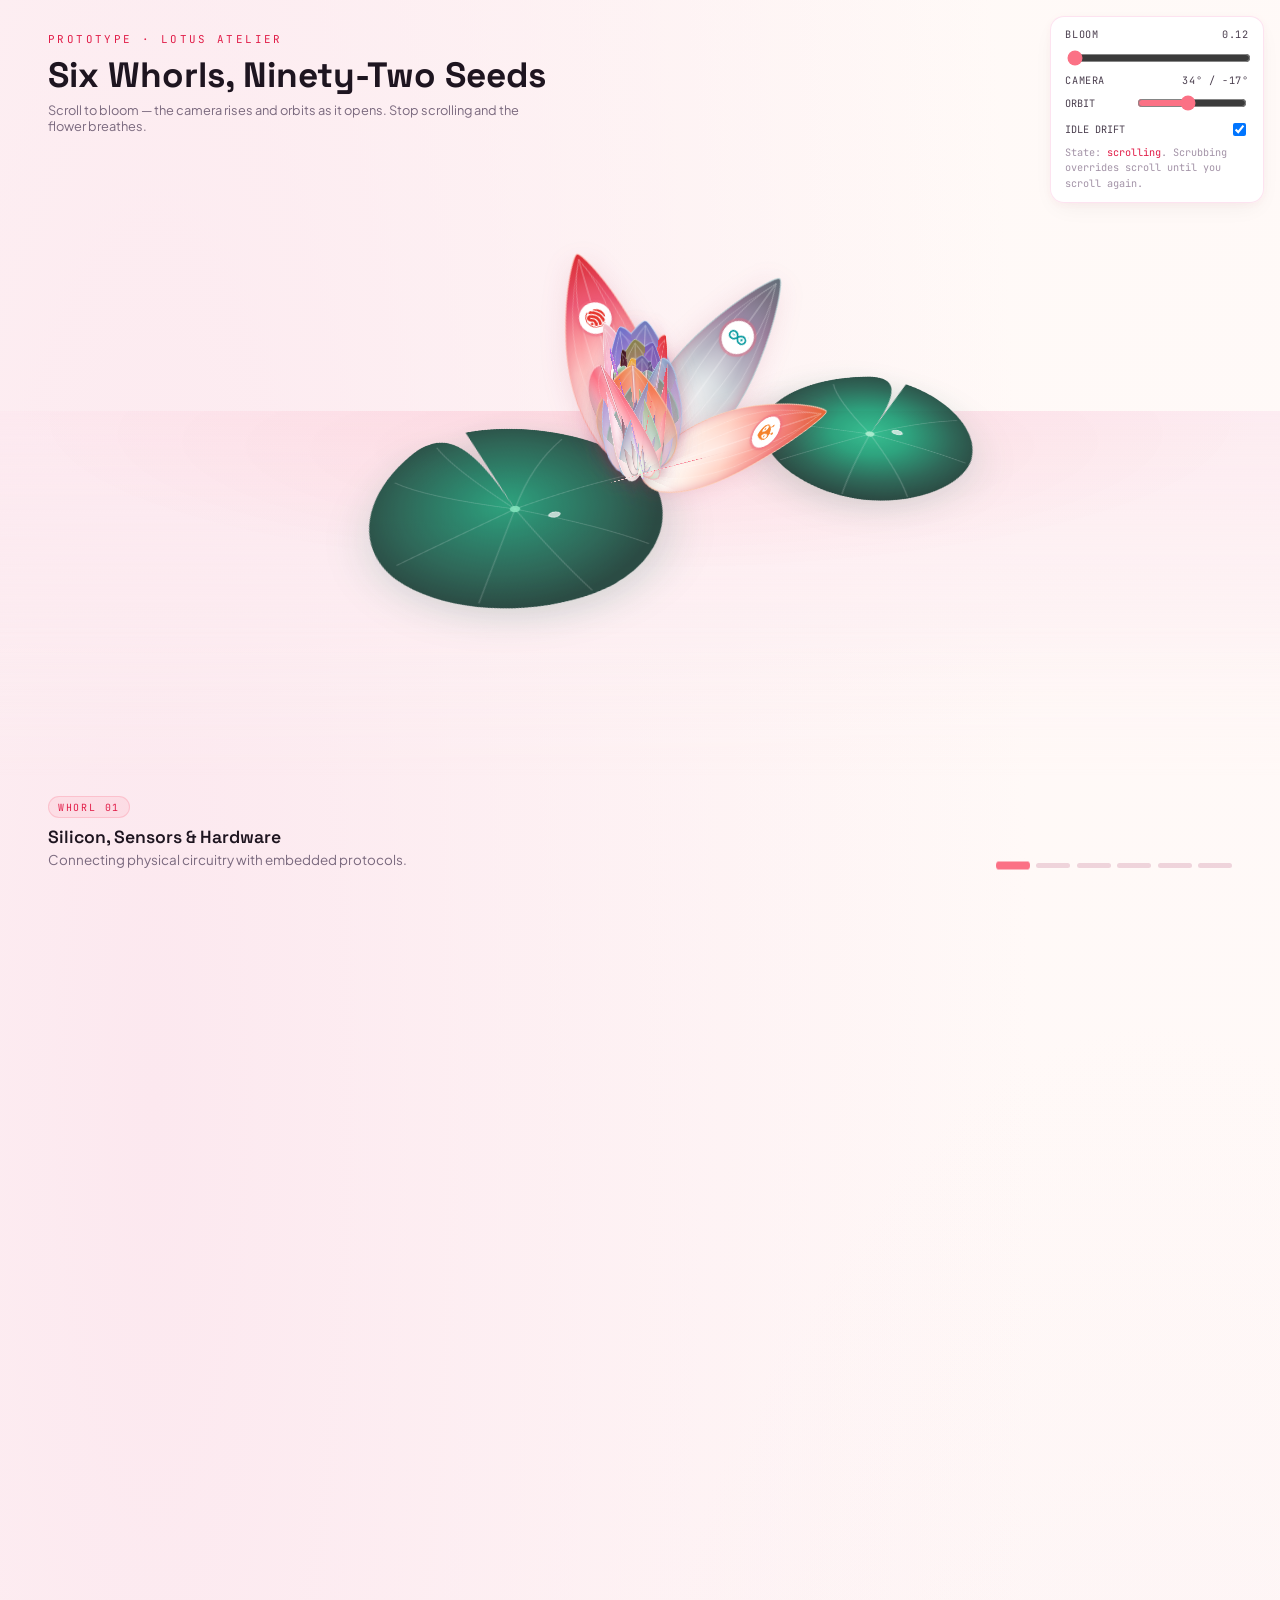
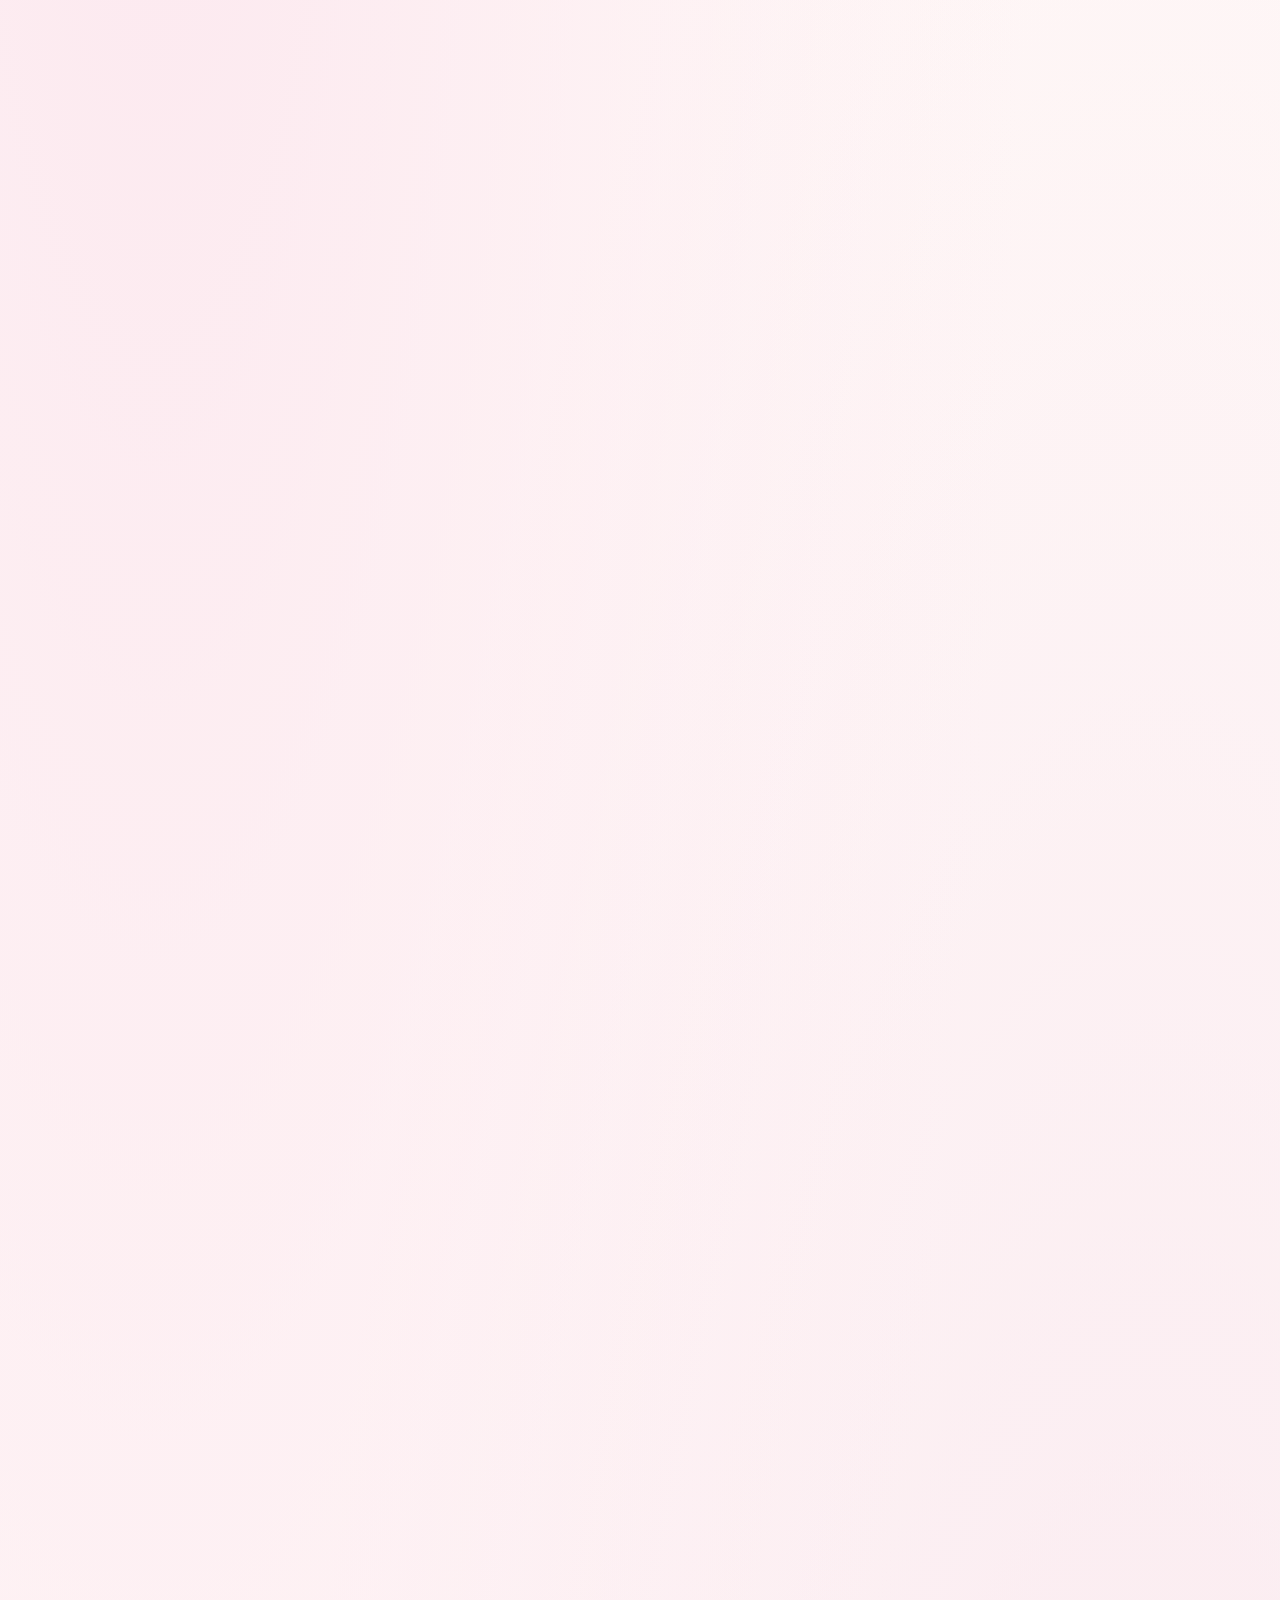
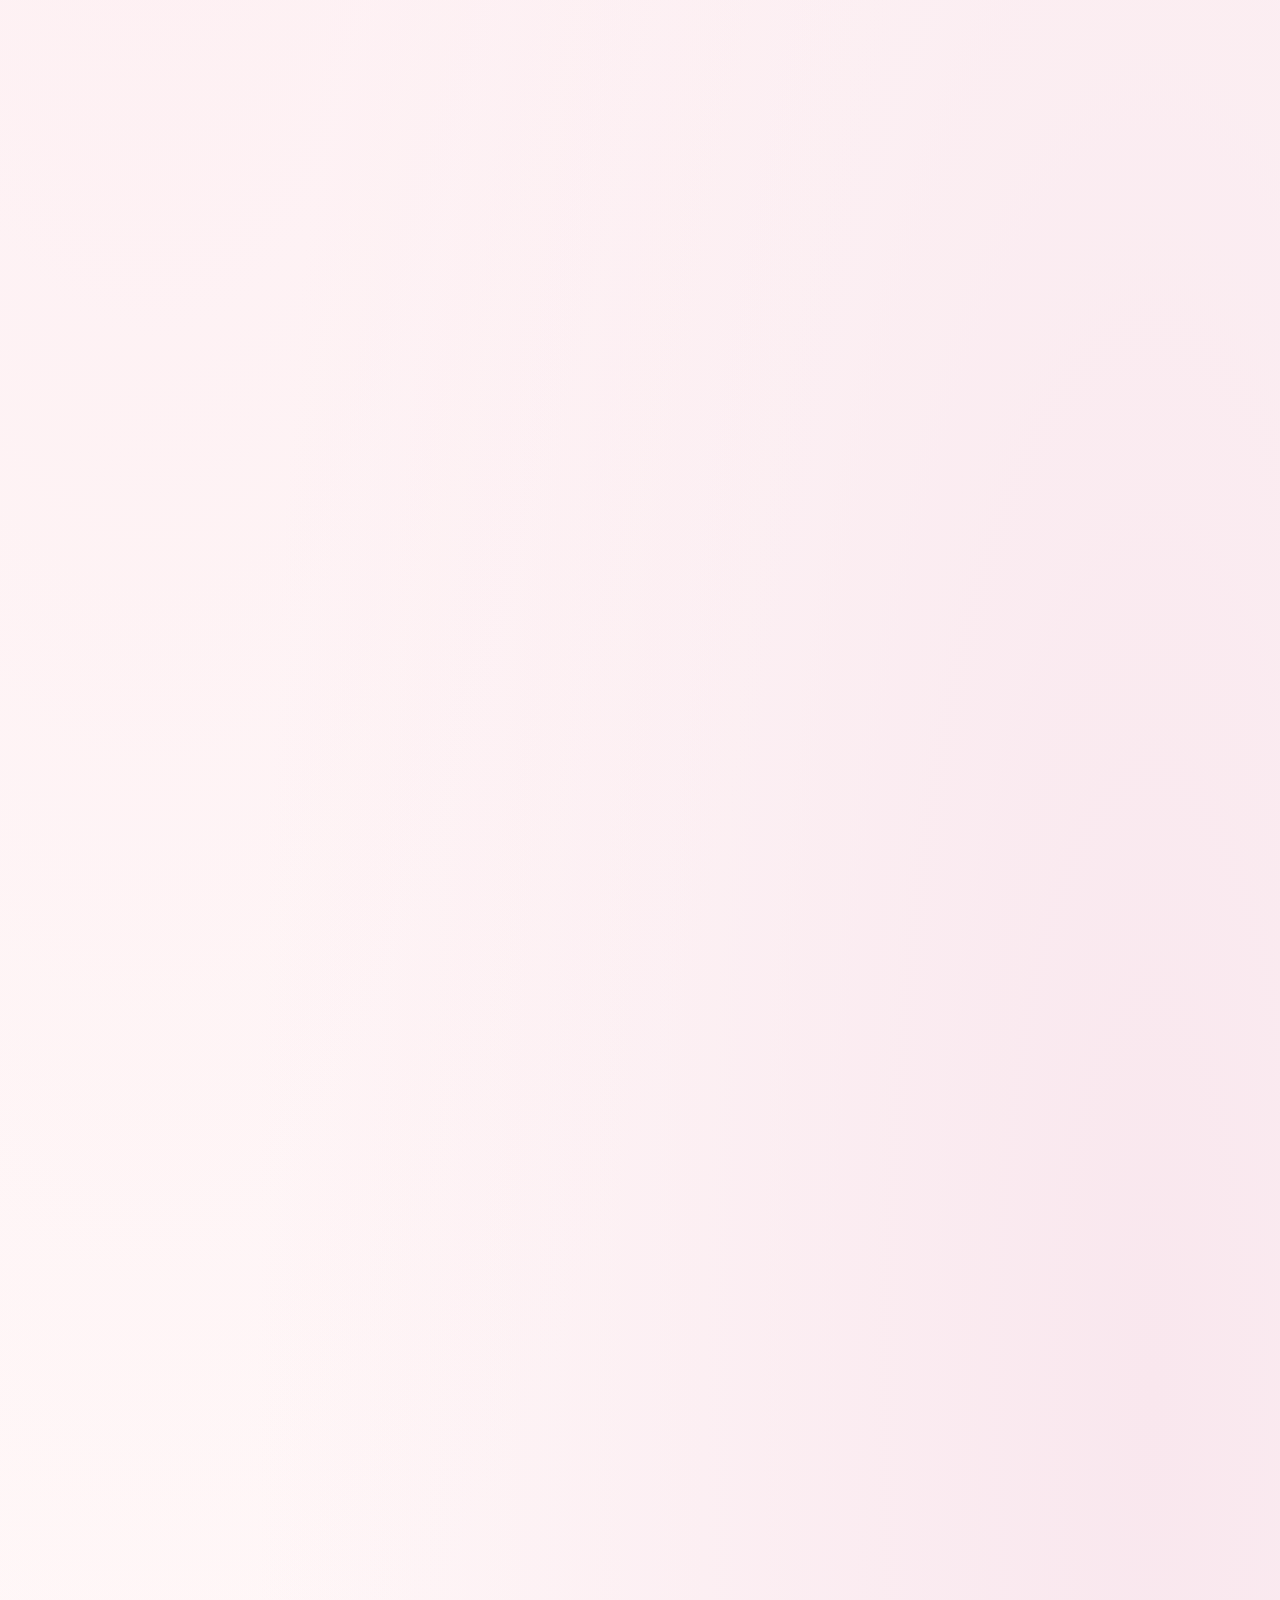
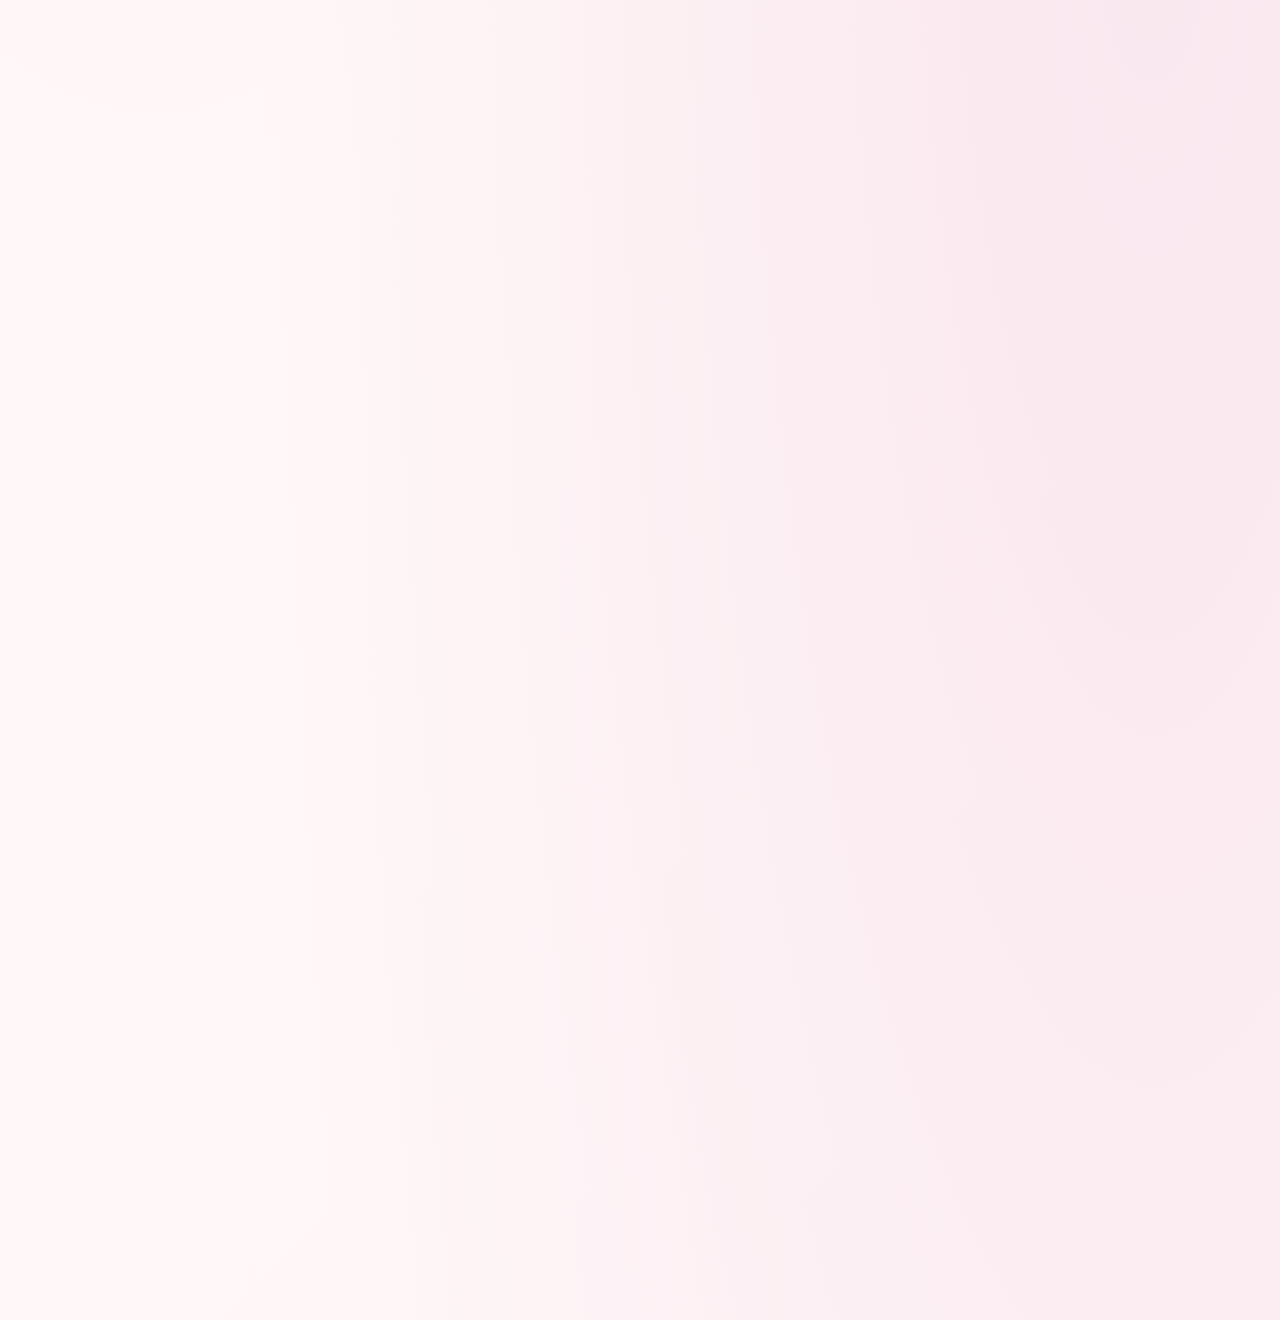
==== prototypes/lotus-atelier.html @ d5cfd7ea "feat(atelier-proto): implement two-sided adaxial/abaxial petals, botanical Nelumbo fidelity, and bac" ====
<!doctype html>
<html lang="en">
<head>
<meta charset="utf-8">
<meta name="viewport" content="width=device-width, initial-scale=1">
<title>Lotus Atelier — bloom mechanic prototype</title>
<link rel="stylesheet" href="../css/tokens.css">
<link rel="preconnect" href="https://fonts.googleapis.com">
<link rel="preconnect" href="https://fonts.gstatic.com" crossorigin>
<link href="https://fonts.googleapis.com/css2?family=Space+Grotesk:wght@400;600;700&family=Plus+Jakarta+Sans:wght@400;500;600&family=JetBrains+Mono:wght@400;500&display=swap" rel="stylesheet">
<style>
  *, *::before, *::after { box-sizing: border-box; }
  body {
    margin: 0;
    background: var(--bg-main);
    background-image: var(--bg-gradient);
    font-family: var(--font-body);
    color: var(--text-body);
  }

  /* ---- scroll track / sticky stage ---- */
  .proto-track { height: 680vh; position: relative; }
  .proto-stage {
    position: sticky; top: 0; height: 100vh;
    display: grid; grid-template-rows: auto 1fr auto;
    overflow: hidden;
  }

  .proto-head { padding: 2rem clamp(1rem, 4vw, 3rem) 0; }
  .proto-eyebrow {
    margin: 0; font-family: var(--font-mono); font-size: 0.68rem;
    letter-spacing: 0.22em; color: var(--rose-ink); text-transform: uppercase;
  }
  .proto-title {
    margin: 0.35rem 0 0; font-family: var(--font-display);
    font-size: clamp(1.5rem, 3.2vw, 2.2rem); color: var(--text-headline); font-weight: 700;
  }
  .proto-note { margin: 0.35rem 0 0; font-size: 0.8rem; color: var(--text-muted); max-width: 54ch; }

  /* ---- the pond ---- */
  .pond {
    position: relative;
    perspective: 1500px;
    perspective-origin: 50% 42%;
    display: grid; place-items: center;
  }
  .water {
    position: absolute; inset: auto 0 0 0; height: 58%;
    background:
      radial-gradient(ellipse 70% 60% at 50% 0%, rgba(251,113,133,0.16), transparent 70%),
      linear-gradient(180deg, rgba(252,232,239,0.8), rgba(255,250,247,0.2));
    -webkit-mask-image: linear-gradient(180deg, #000 0%, #000 55%, transparent 100%);
            mask-image: linear-gradient(180deg, #000 0%, #000 55%, transparent 100%);
    pointer-events: none;
  }
  #ripples { position: absolute; inset: 0; width: 100%; height: 100%; pointer-events: none; }

  /* ---- floating peltate lotus pads (lily pads) ---- */
  .lotus-pads {
    position: absolute; inset: 0; width: 100%; height: 100%;
    pointer-events: none;
    overflow: hidden;
    perspective: 1500px;
    perspective-origin: 50% 42%;
  }
  .lotus-pad {
    position: absolute;
    filter: drop-shadow(0 14px 22px rgba(6, 78, 59, 0.20));
    opacity: 0.84;
    transform-style: preserve-3d;
  }
  .lotus-pad.pad-1 {
    width: min(44vmin, 310px); height: min(44vmin, 310px);
    left: calc(50% - min(38vmin, 280px));
    top: calc(50% - min(15vmin, 110px));
    transform: rotateX(56deg) rotateZ(-22deg);
  }
  .lotus-pad.pad-2 {
    width: min(32vmin, 220px); height: min(32vmin, 220px);
    left: calc(50% + min(16vmin, 120px));
    top: calc(50% - min(20vmin, 140px));
    transform: rotateX(56deg) rotateZ(32deg);
  }

  /* camera rig: dolly + pan live here, rotation lives on .lotus-world */
  .lotus-rig {
    position: relative;
    width: min(70vmin, 560px); height: min(70vmin, 560px);
    transform-style: preserve-3d;
    will-change: transform;
  }
  .lotus-world {
    position: absolute; inset: 0;
    transform-style: preserve-3d;
    will-change: transform;
  }

  .petal {
    position: absolute; left: 50%; top: 50%;
    width: var(--w); height: var(--h);
    margin-left: calc(var(--w) / -2);
    margin-top: calc(var(--h) * -1);
    transform-origin: 50% 100%;
    transform-style: preserve-3d;
    transform: translateZ(var(--lift)) rotateZ(var(--a)) rotateX(var(--unfurl));
    will-change: transform;
    cursor: pointer;
  }
  /* Two-sided 3D petal anatomy: front (inner) and back (outer) faces */
  .petal-face {
    position: absolute;
    inset: 0;
    width: 100%;
    height: 100%;
    backface-visibility: hidden;
    -webkit-backface-visibility: hidden;
    pointer-events: none;
  }
  .petal-face svg {
    width: 100%;
    height: 100%;
    display: block;
    overflow: visible;
  }
  .petal-front {
    transform: translateZ(1px);
  }
  .petal-back {
    transform: rotateY(180deg) translateZ(1px);
  }

  .petal-shape {
    filter: drop-shadow(0 6px 14px rgba(157, 23, 77, 0.12));
    transition: filter 220ms ease;
  }
  .petal.is-hot .petal-shape {
    filter: drop-shadow(0 0 16px rgba(251,113,133,0.65)) drop-shadow(0 6px 14px rgba(157,23,77,0.22));
  }
  .petal-veins {
    pointer-events: none;
  }

  /* Sticker adhered flat to petal FRONT surface: shares petal's 3D orientation, no floating billboard */
  .petal-badge {
    position: absolute; left: 50%; top: var(--badge-t, 26%);
    width: var(--badge-s, 36px); height: var(--badge-s, 36px);
    display: grid; place-items: center;
    border-radius: 999px;
    background: #FFFFFF;
    border: 1px solid rgba(255, 255, 255, 0.85);
    box-shadow: 0 1px 4px rgba(157, 23, 77, 0.12), inset 0 0 0 1px rgba(0, 0, 0, 0.04);
    transform: translate(-50%, -50%);
    backface-visibility: hidden;
    -webkit-backface-visibility: hidden;
    pointer-events: none;
    transition: opacity 320ms ease, box-shadow 320ms ease;
  }
  /* Every mark stays legible and in full colour. The whorl currently opening
     is emphasised by a brighter halo, not by dimming everything else. */
  .petal:not(.is-live):not(.is-hot) .petal-badge { opacity: 0.92; }
  .petal.is-live .petal-badge {
    box-shadow: 0 1px 6px rgba(157, 23, 77, 0.20), 0 0 0 3px rgba(251, 113, 133, 0.40);
  }
  .petal-badge img { width: 62%; height: 62%; object-fit: contain; }
  .petal-badge .initials {
    font-family: var(--font-mono); font-size: 0.58rem; font-weight: 600; color: var(--text-body);
  }

  /* ---- golden stamen crown (androecium) ---- */
  .stamen-crown {
    position: absolute; left: 50%; top: 50%;
    width: 0; height: 0;
    transform-style: preserve-3d;
    transform: translateZ(var(--stamen-lift, 22px));
    pointer-events: none;
  }
  .stamen {
    position: absolute; left: 0; top: 0;
    width: 2px; height: var(--slen, 28px);
    margin-left: -1px; margin-top: calc(-1 * var(--slen, 28px));
    transform-origin: 50% 100%;
    transform-style: preserve-3d;
    transform:
      rotateZ(var(--sa))
      translateY(calc(-1 * var(--srad, 56px)))
      rotateX(var(--stilt, 22deg));
    will-change: transform;
  }
  .stamen-filament {
    display: block; width: 1.6px; height: 100%;
    background: linear-gradient(180deg, #FEF08A 0%, #FACC15 40%, #EAB308 100%);
    border-radius: 1px;
    box-shadow: 0 0 3px rgba(250, 204, 21, 0.35);
  }
  .stamen-anther {
    position: absolute; top: -6px; left: 50%;
    width: 3.6px; height: 7.5px; margin-left: -1.8px;
    background: linear-gradient(180deg, #FFFDF5 0%, #FEF9C3 60%, #FDE047 100%);
    border: 0.5px solid rgba(250, 204, 21, 0.7);
    border-radius: 2px;
    box-shadow: 0 0 4px rgba(254, 240, 138, 0.7), 0 1px 2px rgba(161, 98, 7, 0.2);
  }
  .stamen-anther::after {
    content: ''; position: absolute; top: -2.5px; left: 50%;
    width: 1.4px; height: 3.5px; margin-left: -0.7px;
    background: #FFFFFF; border-radius: 1px;
    transform: rotate(25deg);
    box-shadow: 0 0 2px rgba(255, 255, 255, 0.8);
  }

  /* ---- botanical seed torus (the archive) ---- */
  .pod {
    position: absolute; left: 50%; top: 50%;
    width: 96px; height: 96px; margin: -48px 0 0 -48px;
    border-radius: 50%;
    transform-style: preserve-3d;
    transform: translateZ(var(--pod-lift, 26px)) scale(var(--pod-scale, 1));
    /* Warm golden chartreuse disk with fresh green outer rim */
    background:
      radial-gradient(circle at 46% 40%, #FEF08A 0%, #FACC15 24%, #A3E635 64%, #4D7C0F 92%, #365314 100%);
    box-shadow:
      inset 0 0 0 2px rgba(254, 240, 138, 0.65),
      inset 0 4px 10px rgba(255, 255, 255, 0.45),
      inset 0 -6px 14px rgba(20, 83, 45, 0.5),
      0 10px 24px rgba(20, 83, 45, 0.25),
      0 0 16px rgba(250, 204, 21, 0.3);
    border: 1.5px solid rgba(250, 204, 21, 0.75);
    padding: 0; cursor: pointer;
    will-change: transform;
    transition: filter 260ms ease, box-shadow 260ms ease;
  }
  .pod:hover, .pod:focus-visible {
    filter: brightness(1.12);
    box-shadow:
      inset 0 0 0 2px rgba(254, 240, 138, 0.9),
      inset 0 4px 14px rgba(255, 255, 255, 0.6),
      inset 0 -6px 16px rgba(20, 83, 45, 0.4),
      0 12px 30px rgba(20, 83, 45, 0.35),
      0 0 24px rgba(250, 204, 21, 0.55);
  }
  /* Locules: raised circular rim with sunken dark seed and ivory stigma dot */
  .seed-locule {
    position: absolute;
    width: 7px; height: 7px;
    border-radius: 50%;
    transform: translate(-50%, -50%);
    background: radial-gradient(circle at 35% 35%, #65A30D 0%, #1E3A1E 65%, #0F200F 100%);
    border: 1px solid rgba(254, 240, 138, 0.85);
    box-shadow:
      inset 0 1px 2.5px rgba(0, 0, 0, 0.7),
      0 1px 2px rgba(0, 0, 0, 0.2);
  }
  .seed-locule::after {
    /* central stigma papilla */
    content: ''; position: absolute; left: 50%; top: 50%;
    width: 2.2px; height: 2.2px; margin: -1.1px 0 0 -1.1px;
    border-radius: 50%;
    background: #FEF08A;
    box-shadow: 0 0 2px rgba(254, 240, 138, 0.9);
  }
  .pod-label {
    position: absolute; left: 50%; top: 50%;
    transform:
      translate(-50%, -50%)
      rotateZ(var(--yaw-undo, 0deg))
      rotateX(var(--tilt-undo, -58deg))
      translateZ(40px);
    font-family: var(--font-mono); font-size: 0.64rem; letter-spacing: 0.12em;
    color: var(--rose-ink); background: rgba(255,255,255,0.92);
    padding: 0.28rem 0.6rem; border-radius: 999px; white-space: nowrap;
    border: 1px solid var(--rose-tag-border); pointer-events: none;
    opacity: 0; transition: opacity 200ms ease;
  }
  .pod:hover + .pod-label, .pod:focus-visible + .pod-label { opacity: 1; }

  /* ---- caption on the water ---- */
  .proto-foot {
    padding: 0 clamp(1rem, 4vw, 3rem) 2rem;
    display: flex; flex-wrap: wrap; gap: 1rem 2rem;
    align-items: flex-end; justify-content: space-between;
  }
  .whorl-caption { max-width: 52ch; }
  .whorl-caption .tag {
    display: inline-block; font-family: var(--font-mono); font-size: 0.62rem;
    letter-spacing: 0.18em; text-transform: uppercase; color: var(--rose-ink);
    background: var(--rose-tag-bg); border: 1px solid var(--rose-tag-border);
    padding: 0.2rem 0.55rem; border-radius: 999px;
  }
  .whorl-caption h3 {
    margin: 0.5rem 0 0.2rem; font-family: var(--font-display);
    font-size: 1.1rem; color: var(--text-headline); font-weight: 600;
  }
  .whorl-caption p { margin: 0; font-size: 0.84rem; color: var(--text-muted); }

  .stops { display: flex; gap: 0.4rem; }
  .stop {
    width: 34px; height: 5px; border-radius: 999px; border: none;
    background: rgba(157,23,77,0.16); cursor: pointer; padding: 0;
    transition: background 220ms ease, transform 220ms ease;
  }
  .stop.on { background: var(--rose-primary); transform: scaleY(1.6); }

  /* idle whisper on the water */
  .idle-hint {
    position: absolute; left: 50%; bottom: 10%;
    transform: translateX(-50%);
    font-family: var(--font-mono); font-size: 0.6rem; letter-spacing: 0.2em;
    text-transform: uppercase; color: var(--text-subtle);
    opacity: 0; transition: opacity 700ms ease; pointer-events: none;
  }
  .idle-hint.on { opacity: 1; }

  /* ---- scrub panel (prototype only) ---- */
  .scrub {
    position: fixed; right: 1rem; top: 1rem; z-index: 20;
    background: rgba(255,255,255,0.93); border: 1px solid var(--border-glass);
    border-radius: 14px; padding: 0.7rem 0.9rem; box-shadow: var(--shadow-md);
    font-family: var(--font-mono); font-size: 0.64rem; color: var(--text-body);
    display: grid; gap: 0.4rem; width: 214px;
  }
  .scrub label { display: flex; justify-content: space-between; letter-spacing: 0.06em; }
  .scrub input[type=range] { width: 100%; accent-color: var(--rose-primary); }
  .scrub .row { display: flex; gap: 0.4rem; align-items: center; justify-content: space-between; }
  .scrub .hint { color: var(--text-subtle); line-height: 1.5; margin: 0; }
  .scrub .state { color: var(--rose-ink); }

  @media (prefers-reduced-motion: reduce) {
    .petal, .petal-badge { transition: none !important; }
  }
</style>
</head>
<body>

<div class="proto-track" id="track">
  <div class="proto-stage">

    <header class="proto-head">
      <p class="proto-eyebrow">Prototype · Lotus Atelier</p>
      <h1 class="proto-title">Six Whorls, Ninety-Two Seeds</h1>
      <p class="proto-note">Scroll to bloom — the camera rises and orbits as it opens. Stop scrolling and the flower breathes.</p>
    </header>

    <div class="pond" id="pond">
      <div class="water" aria-hidden="true"></div>
      <div class="lotus-pads" id="lotusPads" aria-hidden="true">
        <!-- Botanical Pad 1 (broad background left) -->
        <svg class="lotus-pad pad-1" viewBox="0 0 240 240">
          <defs>
            <radialGradient id="padGrad1" cx="48%" cy="46%" r="52%">
              <stop offset="0%" stop-color="#059669"/>
              <stop offset="28%" stop-color="#047857"/>
              <stop offset="70%" stop-color="#064E3B"/>
              <stop offset="100%" stop-color="#022C22"/>
            </radialGradient>
          </defs>
          <path d="M 120 120 L 114 6 C 160 8, 215 48, 230 102 C 242 152, 212 214, 158 232 C 102 248, 38 220, 14 168 C -8 118, 18 52, 70 16 C 92 4, 114 6, 120 120 Z" fill="url(#padGrad1)"/>
          <g stroke="rgba(255,255,255,0.18)" stroke-width="1.1" fill="none">
            <path d="M 120 120 Q 150 70 185 45"/>
            <path d="M 120 120 Q 180 110 228 112"/>
            <path d="M 120 120 Q 175 165 200 198"/>
            <path d="M 120 120 Q 130 185 142 232"/>
            <path d="M 120 120 Q 80 185 62 215"/>
            <path d="M 120 120 Q 55 140 18 152"/>
            <path d="M 120 120 Q 60 80 42 52"/>
            <path d="M 120 120 Q 90 50 86 18"/>
          </g>
          <circle cx="120" cy="120" r="4" fill="#6EE7B7" opacity="0.85"/>
          <ellipse cx="146" cy="138" rx="4.5" ry="3.2" fill="rgba(255,255,255,0.7)" stroke="rgba(255,255,255,0.9)" stroke-width="0.7"/>
        </svg>
        <!-- Botanical Pad 2 (background right) -->
        <svg class="lotus-pad pad-2" viewBox="0 0 170 170">
          <defs>
            <radialGradient id="padGrad2" cx="50%" cy="48%" r="52%">
              <stop offset="0%" stop-color="#10B981"/>
              <stop offset="35%" stop-color="#059669"/>
              <stop offset="75%" stop-color="#064E3B"/>
              <stop offset="100%" stop-color="#022C22"/>
            </radialGradient>
          </defs>
          <path d="M 85 85 L 80 5 C 115 6, 155 35, 164 75 C 172 112, 148 155, 110 166 C 70 177, 24 154, 8 116 C -6 80, 12 34, 50 10 C 65 3, 80 5, 85 85 Z" fill="url(#padGrad2)"/>
          <g stroke="rgba(255,255,255,0.2)" stroke-width="1" fill="none">
            <path d="M 85 85 Q 110 50 135 32"/>
            <path d="M 85 85 Q 130 80 162 82"/>
            <path d="M 85 85 Q 125 120 142 144"/>
            <path d="M 85 85 Q 92 135 100 166"/>
            <path d="M 85 85 Q 55 130 42 152"/>
            <path d="M 85 85 Q 40 100 12 110"/>
            <path d="M 85 85 Q 42 55 30 36"/>
          </g>
          <circle cx="85" cy="85" r="3.5" fill="#A7F3D0" opacity="0.85"/>
          <ellipse cx="102" cy="72" rx="4" ry="2.8" fill="rgba(255,255,255,0.7)" stroke="rgba(255,255,255,0.9)" stroke-width="0.8"/>
        </svg>
      </div>
      <canvas id="ripples" aria-hidden="true"></canvas>
      <div class="lotus-rig" id="rig">
        <div class="lotus-world" id="world"></div>
      </div>
      <p class="idle-hint" id="idleHint">keep scrolling to open further</p>
    </div>

    <footer class="proto-foot">
      <div class="whorl-caption" id="caption">
        <span class="tag">Whorl 01</span>
        <h3>—</h3>
        <p>—</p>
      </div>
      <nav class="stops" id="stops" aria-label="Whorls"></nav>
    </footer>

  </div>
</div>

<div class="scrub">
  <label><span>BLOOM</span><span id="bloomOut">0.35</span></label>
  <input type="range" id="bloomRange" min="0" max="1" step="0.001" value="0.35">
  <label><span>CAMERA</span><span id="camOut">—</span></label>
  <div class="row">
    <span>ORBIT</span>
    <input type="range" id="orbitRange" min="0" max="60" step="1" value="28" style="width:110px">
  </div>
  <div class="row">
    <span>IDLE DRIFT</span>
    <input type="checkbox" id="idleToggle" checked>
  </div>
  <p class="hint">State: <span class="state" id="stateOut">idle</span>. Scrubbing overrides scroll until you scroll again.</p>
</div>

<script src="../js/tech-brands.js"></script>
<script>
(function () {
  'use strict';

  // Open order: outermost whorl blooms first (substrate -> refinement).
  var WHORLS = [
    { seq:'01', title:'Silicon, Sensors & Hardware', philosophy:'Connecting physical circuitry with embedded protocols.',
      staples:[['ESP32 (ESP-NOW)','espressif'],['Arduino','arduino'],['PlatformIO','platformio'],['INA219 Power Sensors',null],['RC522 RFID',null],['Unity 3D','unity']] },
    { seq:'02', title:'Craft Environment & Workflow', philosophy:'Frictionless developer ergonomics, containers, and deployment.',
      staples:[['Docker & Compose','docker'],['Git / GitHub','git'],['VS Code','visualstudiocode'],['Cloudflare Workers','cloudflareworkers'],['Vite','vite'],['GitHub Actions','githubactions']] },
    { seq:'03', title:'Resilient Backends & Data', philosophy:'High-throughput APIs, persistent storage, and real-time state.',
      staples:[['Node.js','nodedotjs'],['PostgreSQL','postgresql'],['Redis / Upstash','redis'],['FastAPI','fastapi'],['Supabase','supabase'],['Express.js','express']] },
    { seq:'04', title:'Languages of Thought', philosophy:'Expressive syntax, memory safety, and systems programming.',
      staples:[['TypeScript','typescript'],['C++','cplusplus'],['Python','python'],['Dart','dart'],['C#','csharp'],['JavaScript','javascript']] },
    { seq:'05', title:'Tactile Interfaces & Web', philosophy:'Soft, accessible, and reactive user experiences.',
      staples:[['React 19','react'],['Next.js (15/16)','nextdotjs'],['Tailwind CSS v4','tailwindcss'],['Three.js','threedotjs'],['GSAP','greensock'],['Radix UI','radixui']] },
    { seq:'06', title:'Intelligent Agents & Vision', philosophy:'Applied agent architectures and computer vision pipelines.',
      staples:[['Google Gemini','googlegemini'],['Claude Code CLI','claude'],['MCP Protocol','modelcontextprotocol'],['OpenCV','opencv'],['YOLOv8','ultralytics'],['Google Antigravity',null]] }
  ];

  var N = WHORLS.length;
  var brands = window.TECH_BRANDS || {};
  var rig = document.getElementById('rig');
  var world = document.getElementById('world');
  var stops = document.getElementById('stops');
  var cap = document.getElementById('caption');
  var track = document.getElementById('track');
  var pond = document.getElementById('pond');
  var idleHint = document.getElementById('idleHint');
  var reduced = window.matchMedia('(prefers-reduced-motion: reduce)').matches;

  var PETAL_PATH = 'M 50 8 C 46 8, 28 42, 16 92 C 5 136, 4 182, 18 222 C 28 245, 42 258, 50 262 C 58 258, 72 245, 82 222 C 96 182, 95 136, 84 92 C 72 42, 54 8, 50 8 Z';

  function clamp(v, a, b) { return Math.min(b, Math.max(a, v)); }
  function lerp(a, b, t) { return a + (b - a) * t; }
  function smoothstep(t) { return t * t * (3 - 2 * t); }
  // gentle overshoot so a petal settles instead of stopping dead
  function easeOutBack(t) {
    var c1 = 0.9, c3 = c1 + 1;
    return 1 + c3 * Math.pow(t - 1, 3) + c1 * Math.pow(t - 1, 2);
  }

  // ------------------------------------------------------------------
  // CAMERA RIG — keyframed against bloom, interpolated with smoothstep
  //   tilt: how far we look down into the flower
  //   yaw:  orbit around the vertical axis
  //   dist: dolly (scale)
  //   lift: vertical pan, as a share of the rig height
  // ------------------------------------------------------------------
  var CAM = [
    { at: 0.00, tilt: 26, yaw: -26, dist: 0.88, lift:  4 },
    { at: 0.18, tilt: 37, yaw: -14, dist: 0.95, lift:  1 },
    { at: 0.42, tilt: 50, yaw:  -2, dist: 1.02, lift: -2 },
    { at: 0.68, tilt: 60, yaw:  12, dist: 1.00, lift: -5 },
    { at: 0.88, tilt: 63, yaw:  22, dist: 0.94, lift: -5 },
    { at: 1.00, tilt: 58, yaw:  30, dist: 0.90, lift: -4 }
  ];

  function camAt(b) {
    var i = 0;
    while (i < CAM.length - 2 && b > CAM[i + 1].at) i++;
    var a = CAM[i], c = CAM[i + 1];
    var t = smoothstep(clamp((b - a.at) / (c.at - a.at), 0, 1));
    return {
      tilt: lerp(a.tilt, c.tilt, t),
      yaw:  lerp(a.yaw,  c.yaw,  t),
      dist: lerp(a.dist, c.dist, t),
      lift: lerp(a.lift, c.lift, t)
    };
  }

  // geometry per whorl (0 = outermost calyx/corolla)
  function geom(i) {
    var t = i / (N - 1);
    return {
      w: lerp(106, 62, t),
      h: lerp(264, 142, t),
      open: lerp(-2, -34, t),   // outer lays flat (-2deg), inner stays cupped (-34deg)
      closed: lerp(-82, -89, t), // elegant tapered bud silhouette with concentric nesting
      lift: lerp(0, 26, t),
      badgeT: lerp(32, 18, t) + '%',
      badgeS: lerp(36, 26, t) + 'px',
      offset: (i % 2) * 30      // half-slot stagger for packing
    };
  }

  function brandOf(name, mark) {
    return brands[name] || (mark ? brands[mark] : null) || null;
  }
  function initials(name) {
    return name.replace(/[^A-Za-z0-9 ]/g, ' ').trim().split(/\s+/).slice(0, 2)
      .map(function (s) { return s[0]; }).join('').toUpperCase();
  }

  var petals = [];

  WHORLS.forEach(function (whorl, wi) {
    var g = geom(wi);
    whorl.staples.forEach(function (pair, pi) {
      var name = pair[0], mark = pair[1];
      var brand = brandOf(name, mark);
      var color = (brand && brand.color) || '#FB7185';
      var angle = g.offset + pi * (360 / whorl.staples.length);

      var petal = document.createElement('div');
      petal.className = 'petal';
      petal.title = name + ' — ' + whorl.title;
      petal.style.setProperty('--w', g.w + 'px');
      petal.style.setProperty('--h', g.h + 'px');
      petal.style.setProperty('--a', angle + 'deg');
      petal.style.setProperty('--lift', g.lift + 'px');
      petal.style.setProperty('--unfurl', g.closed + 'deg');
      petal.style.setProperty('--badge-t', g.badgeT);
      petal.style.setProperty('--badge-s', g.badgeS);

      var gid = 'pg-' + wi + '-' + pi;
      var shid = 'psh-' + wi + '-' + pi;
      var bgid = 'pbg-' + wi + '-' + pi;
      var bsh = 'pbsh-' + wi + '-' + pi;

      var isOuter = wi <= 1;
      var calyxColor = isOuter ? '#EAF6E8' : '#F7FDF4';
      var outerCalyxBase = isOuter ? '#C2E8C0' : '#E8F5E4';
      var outerMid = isOuter ? 'color-mix(in oklab, ' + color + ' 28%, #FED7E2)' : 'color-mix(in oklab, ' + color + ' 35%, #FCE7F3)';

      // 1. FRONT FACE (Inner velvety surface, fine veins, delicate blush, and sticker)
      var front = document.createElement('div');
      front.className = 'petal-face petal-front';
      front.innerHTML =
        '<svg viewBox="0 0 100 264" preserveAspectRatio="none" aria-hidden="true">' +
          '<defs>' +
            '<linearGradient id="' + gid + '" x1="0" y1="1" x2="0" y2="0">' +
              '<stop offset="0%" stop-color="' + calyxColor + '"/>' +
              '<stop offset="18%" stop-color="#FFFDF7"/>' +
              '<stop offset="48%" stop-color="color-mix(in oklab, ' + color + ' 24%, #FFEBF0)"/>' +
              '<stop offset="78%" stop-color="color-mix(in oklab, ' + color + ' 55%, #F472B6)"/>' +
              '<stop offset="100%" stop-color="color-mix(in oklab, ' + color + ' 82%, #BE123C)"/>' +
            '</linearGradient>' +
            '<radialGradient id="' + shid + '" cx="50%" cy="58%" r="48%">' +
              '<stop offset="0%" stop-color="rgba(255,255,255,0.42)"/>' +
              '<stop offset="65%" stop-color="rgba(255,255,255,0.0)"/>' +
              '<stop offset="100%" stop-color="rgba(190,18,60,0.12)"/>' +
            '</radialGradient>' +
          '</defs>' +
          '<path class="petal-shape" d="' + PETAL_PATH + '" fill="url(#' + gid + ')" ' +
            'stroke="color-mix(in oklab, ' + color + ' 35%, rgba(255,255,255,0.92))" stroke-width="1.1"/>' +
          '<path d="' + PETAL_PATH + '" fill="url(#' + shid + ')"/>' +
          '<g class="petal-veins" opacity="0.36">' +
            '<path d="M 50 14 Q 50 135 50 258" stroke="#FFFFFF" stroke-width="1.1" fill="none"/>' +
            '<path d="M 50 258 Q 32 180 34 85 Q 36 45 50 14" stroke="#FFFFFF" stroke-width="0.75" fill="none"/>' +
            '<path d="M 50 258 Q 68 180 66 85 Q 64 45 50 14" stroke="#FFFFFF" stroke-width="0.75" fill="none"/>' +
            '<path d="M 50 258 Q 18 200 20 120 Q 24 70 48 20" stroke="#FFFFFF" stroke-width="0.55" fill="none"/>' +
            '<path d="M 50 258 Q 82 200 80 120 Q 76 70 52 20" stroke="#FFFFFF" stroke-width="0.55" fill="none"/>' +
          '</g>' +
        '</svg>';

      var badge = document.createElement('span');
      badge.className = 'petal-badge';
      if (brand && brand.asset) {
        var img = document.createElement('img');
        img.src = '../' + brand.asset;
        img.alt = '';
        img.onerror = function () {
          badge.innerHTML = '<span class="initials">' + initials(name) + '</span>';
        };
        badge.appendChild(img);
      } else {
        badge.innerHTML = '<span class="initials">' + initials(name) + '</span>';
      }
      front.appendChild(badge);

      // 2. BACK FACE (Outer convex surface with central keel spine, cylindrical lighting, NO sticker)
      var back = document.createElement('div');
      back.className = 'petal-face petal-back';
      back.innerHTML =
        '<svg viewBox="0 0 100 264" preserveAspectRatio="none" aria-hidden="true">' +
          '<defs>' +
            '<linearGradient id="' + bgid + '" x1="0" y1="1" x2="0" y2="0">' +
              '<stop offset="0%" stop-color="' + outerCalyxBase + '"/>' +
              '<stop offset="22%" stop-color="#F2FBF0"/>' +
              '<stop offset="52%" stop-color="' + outerMid + '"/>' +
              '<stop offset="82%" stop-color="color-mix(in oklab, ' + color + ' 60%, #FB7185)"/>' +
              '<stop offset="100%" stop-color="color-mix(in oklab, ' + color + ' 85%, #9F1239)"/>' +
            '</linearGradient>' +
            '<linearGradient id="' + bsh + '" x1="0" y1="0" x2="1" y2="0">' +
              '<stop offset="0%" stop-color="rgba(0,0,0,0.14)"/>' +
              '<stop offset="30%" stop-color="rgba(255,255,255,0.0)"/>' +
              '<stop offset="50%" stop-color="rgba(255,255,255,0.36)"/>' +
              '<stop offset="70%" stop-color="rgba(255,255,255,0.0)"/>' +
              '<stop offset="100%" stop-color="rgba(0,0,0,0.14)"/>' +
            '</linearGradient>' +
          '</defs>' +
          '<path class="petal-shape" d="' + PETAL_PATH + '" fill="url(#' + bgid + ')" ' +
            'stroke="color-mix(in oklab, ' + color + ' 45%, #FFFFFF)" stroke-width="1.2"/>' +
          '<path d="' + PETAL_PATH + '" fill="url(#' + bsh + ')"/>' +
          '<path d="M 50 8 Q 50 135 50 260" stroke="rgba(159,18,57,0.32)" stroke-width="3.2" stroke-linecap="round" fill="none"/>' +
          '<path d="M 50 8 Q 50 135 50 260" stroke="#FFFFFF" stroke-width="1.8" stroke-linecap="round" fill="none" opacity="0.75"/>' +
          '<g opacity="0.25">' +
            '<path d="M 50 258 Q 30 185 30 95 Q 35 48 50 14" stroke="#FFFFFF" stroke-width="0.8" fill="none"/>' +
            '<path d="M 50 258 Q 70 185 70 95 Q 65 48 50 14" stroke="#FFFFFF" stroke-width="0.8" fill="none"/>' +
          '</g>' +
        '</svg>';

      petal.appendChild(front);
      petal.appendChild(back);

      petal.addEventListener('pointerenter', function () {
        petal.classList.add('is-hot');
        splash(petal);
      });
      petal.addEventListener('pointerleave', function () {
        petal.classList.remove('is-hot');
      });

      world.appendChild(petal);
      petals.push({
        el: petal,
        wi: wi,
        g: g,
        baseAngle: angle,
        delay: pi * 0.028,                    // petals in a whorl open in sequence
        phase: (wi * 1.7 + pi * 0.9) % 6.283  // per-petal idle flutter offset
      });
    });
  });

  // golden stamen crown: 54 filaments with pale anthers and hooked tips
  var stamenCrown = document.createElement('div');
  stamenCrown.className = 'stamen-crown';
  var stamens = [];
  var STAMEN_COUNT = 56;
  for (var si = 0; si < STAMEN_COUNT; si++) {
    var sa = si * (360 / STAMEN_COUNT);
    var slen = 28 + (si % 3) * 3;
    var srad = 48 + (si % 2) * 3;

    var stamenEl = document.createElement('div');
    stamenEl.className = 'stamen';
    stamenEl.style.setProperty('--sa', sa.toFixed(1) + 'deg');
    stamenEl.style.setProperty('--slen', slen + 'px');
    stamenEl.style.setProperty('--srad', srad + 'px');
    stamenEl.style.setProperty('--stilt', '16deg');

    var fil = document.createElement('span');
    fil.className = 'stamen-filament';
    var ant = document.createElement('span');
    ant.className = 'stamen-anther';

    stamenEl.appendChild(fil);
    stamenEl.appendChild(ant);
    stamenCrown.appendChild(stamenEl);

    stamens.push({
      el: stamenEl,
      baseAngle: sa,
      phase: (si * 1.3) % 6.28
    });
  }
  world.appendChild(stamenCrown);

  // botanical seed torus (receptacle): 35 locules with golden apertures & stigma papillae
  var pod = document.createElement('button');
  pod.className = 'pod';
  pod.type = 'button';
  pod.setAttribute('aria-label', 'Open the full archive — 92 instruments');

  var LOCULE_RINGS = [
    { count: 1, radius: 0 },
    { count: 6, radius: 11 },
    { count: 12, radius: 23 },
    { count: 16, radius: 35 }
  ];

  LOCULE_RINGS.forEach(function (ring, ringIdx) {
    for (var li = 0; li < ring.count; li++) {
      var la = (li / ring.count) * Math.PI * 2 + (ringIdx * 0.4);
      var lx = 48 + ring.radius * Math.cos(la);
      var ly = 48 + ring.radius * Math.sin(la);

      var locule = document.createElement('span');
      locule.className = 'seed-locule';
      locule.style.left = lx.toFixed(1) + 'px';
      locule.style.top = ly.toFixed(1) + 'px';
      pod.appendChild(locule);
    }
  });

  pod.addEventListener('click', function () {
    pod.animate([{ filter: 'brightness(1)' }, { filter: 'brightness(1.35) drop-shadow(0 0 16px rgba(250,204,21,0.6))' }, { filter: 'brightness(1)' }], 420);
  });
  var podLabel = document.createElement('span');
  podLabel.className = 'pod-label';
  podLabel.textContent = '92 INSTRUMENTS · OPEN ARCHIVE';
  world.appendChild(pod);
  world.appendChild(podLabel);

  // stops
  WHORLS.forEach(function (w, i) {
    var b = document.createElement('button');
    b.className = 'stop';
    b.type = 'button';
    b.title = w.title;
    b.addEventListener('click', function () {
      window.scrollTo({ top: clamp(i * 0.13 + 0.2, 0, 1) * maxScroll(), behavior: 'smooth' });
    });
    stops.appendChild(b);
  });

  // ------------------------------------------------------------------
  // STATE
  // ------------------------------------------------------------------
  var urlParams = new URLSearchParams(window.location.search);
  var initialBloom = urlParams.has('bloom') ? clamp(parseFloat(urlParams.get('bloom')), 0, 1) : 0.35;
  var bloomTarget = initialBloom;   // where scroll (or the scrubber) wants us
  var bloom = initialBloom;         // where we actually are — eased, never snapped
  var idle = 0;             // 0 = actively scrolling, 1 = fully settled
  var lastInput = performance.now();
  var orbitAmount = 28;     // scales the yaw keyframes
  var idleEnabled = true;
  var pointerYaw = 0, pointerTilt = 0;   // mouse parallax targets
  var pYaw = 0, pTilt = 0;               // ...eased
  var activeWhorl = -1;

  var camOut = document.getElementById('camOut');
  var stateOut = document.getElementById('stateOut');
  var bloomOut = document.getElementById('bloomOut');
  var bloomRange = document.getElementById('bloomRange');
  if (bloomRange) bloomRange.value = String(initialBloom);
  if (bloomOut) bloomOut.textContent = initialBloom.toFixed(2);

  function maxScroll() {
    return Math.max(1, track.offsetHeight - window.innerHeight);
  }

  function whorlProgress(p, b) {
    return clamp((b - (p.wi * 0.13 + p.delay)) / 0.42, 0, 1);
  }

  window.addEventListener('scroll', function () {
    bloomTarget = clamp(window.scrollY / maxScroll(), 0, 1);
    bloomRange.value = String(bloomTarget);
    lastInput = performance.now();
  }, { passive: true });

  bloomRange.addEventListener('input', function (e) {
    bloomTarget = parseFloat(e.target.value);
    lastInput = performance.now();
  });
  document.getElementById('orbitRange').addEventListener('input', function (e) {
    orbitAmount = parseInt(e.target.value, 10);
  });
  document.getElementById('idleToggle').addEventListener('change', function (e) {
    idleEnabled = e.target.checked;
  });

  pond.addEventListener('pointermove', function (e) {
    var r = pond.getBoundingClientRect();
    pointerYaw = ((e.clientX - r.left) / r.width - 0.5) * 7;    // +/- 3.5deg
    pointerTilt = ((e.clientY - r.top) / r.height - 0.5) * -5;  // +/- 2.5deg
    lastInput = performance.now();
    if (Math.random() < 0.08) {
      rings.push({ x: e.clientX - r.left, y: e.clientY - r.top, r: 4, life: 1 });
      if (rings.length > 16) rings.shift();
    }
  });
  pond.addEventListener('pointerleave', function () {
    pointerYaw = 0; pointerTilt = 0;
  });

  // ------------------------------------------------------------------
  // RENDER LOOP — one rAF drives easing, camera, bloom and idle drift
  // ------------------------------------------------------------------
  var prevNow = performance.now();

  // Per-frame lerp factors are written for 60fps, then corrected for the real
  // frame time -- otherwise the whole piece runs at a different speed on a
  // 120Hz display than it does on a throttled tab.
  function damp(rate, dt) { return 1 - Math.pow(1 - rate, dt * 60); }

  function frame(now) {
    var t = now / 1000;
    var dt = Math.min((now - prevNow) / 1000, 0.1);   // clamp after a tab-switch stall
    prevNow = now;

    // scroll -> bloom is eased, so flicks and trackpad jitter never show
    bloom += (bloomTarget - bloom) * (reduced ? 1 : damp(0.085, dt));

    // idle ramps in over ~1.5s after the last input, and out fast when it resumes
    var wantIdle = (idleEnabled && !reduced && now - lastInput > 700) ? 1 : 0;
    idle += (wantIdle - idle) * damp(wantIdle ? 0.018 : 0.12, dt);

    // idle breathing nudges the bloom itself, so the petals keep living
    var b = clamp(bloom + Math.sin(t * 0.55) * 0.014 * idle, 0, 1);

    // ---- camera ----
    var cam = camAt(b);
    pYaw  += (pointerYaw  - pYaw)  * damp(0.05, dt);
    pTilt += (pointerTilt - pTilt) * damp(0.05, dt);

    var tilt = cam.tilt + Math.sin(t * 0.23 + 1.1) * 1.4 * idle + pTilt;
    var yaw  = cam.yaw * (orbitAmount / 28) + Math.sin(t * 0.31) * 3.4 * idle + pYaw;
    var dist = cam.dist * (1 + 0.006 * Math.sin(t * 0.27) * idle);
    var lift = cam.lift + Math.sin(t * 0.19 + 2.2) * 0.9 * idle;

    rig.style.transform = 'translateY(' + lift.toFixed(2) + '%) scale(' + dist.toFixed(4) + ')';
    world.style.transform = 'rotateX(' + tilt.toFixed(2) + 'deg) rotateZ(' + yaw.toFixed(2) + 'deg)';
    world.style.setProperty('--tilt-undo', (-tilt).toFixed(2) + 'deg');
    world.style.setProperty('--yaw-undo', (-yaw).toFixed(2) + 'deg');

    // ---- petals ----
    var active = 0;
    for (var i = 0; i < petals.length; i++) {
      var p = petals[i];
      var raw = whorlProgress(p, b);
      var prog = easeOutBack(raw);

      // idle flutter: a petal that has opened sways a little on its own
      var flut = Math.sin(t * 0.85 + p.phase) * 1.7 * idle * raw;
      var twist = Math.sin(t * 0.61 + p.phase * 1.3) * 1.2 * idle * raw;

      p.el.style.setProperty('--unfurl', (lerp(p.g.closed, p.g.open, prog) + flut).toFixed(2) + 'deg');
      p.el.style.setProperty('--a', (p.baseAngle + twist).toFixed(2) + 'deg');
      if (raw > 0.25) active = p.wi;
    }

    if (active !== activeWhorl) {
      activeWhorl = active;
      for (var j = 0; j < petals.length; j++) {
        petals[j].el.classList.toggle('is-live', petals[j].wi === active);
      }
      var w = WHORLS[active];
      cap.querySelector('.tag').textContent = 'Whorl ' + w.seq;
      cap.querySelector('h3').textContent = w.title;
      cap.querySelector('p').textContent = w.philosophy;
      Array.prototype.forEach.call(stops.children, function (btn, k) {
        btn.classList.toggle('on', k === active);
      });
    }

    // ---- stamens & seed torus ----
    var lastProg = whorlProgress(petals[petals.length - 1], b);
    var podReveal = clamp((b - 0.24) / 0.32, 0, 1);
    var stamenProg = clamp((b - 0.18) / 0.44, 0, 1);

    var sTilt = lerp(12, 52, easeOutBack(stamenProg));
    var sLift = lerp(12, 24 + 42 * lastProg, stamenProg);
    stamenCrown.style.setProperty('--stamen-lift', sLift.toFixed(1) + 'px');
    stamenCrown.style.opacity = clamp((b - 0.12) / 0.22, 0, 1).toFixed(3);

    for (var si = 0; si < stamens.length; si++) {
      var s = stamens[si];
      var sWave = Math.sin(t * 1.3 + s.phase) * 2.4 * idle * stamenProg;
      s.el.style.setProperty('--stilt', (sTilt + sWave).toFixed(1) + 'deg');
    }

    pod.style.setProperty('--pod-lift', (16 + 46 * lastProg).toFixed(1) + 'px');
    pod.style.setProperty('--pod-scale',
      ((0.45 + 0.55 * podReveal) * (1 + 0.035 * Math.sin(t * 1.1) * idle)).toFixed(4));
    pod.style.opacity = podReveal.toFixed(3);
    pod.style.pointerEvents = podReveal > 0.5 ? 'auto' : 'none';

    // idle whisper, only mid-bloom where there's still something to open
    idleHint.classList.toggle('on', idle > 0.6 && b > 0.08 && b < 0.92);

    bloomOut.textContent = b.toFixed(2);
    camOut.textContent = Math.round(tilt) + '° / ' + Math.round(yaw) + '°';
    stateOut.textContent = idle > 0.5 ? 'idle drift' : 'scrolling';

    drawRipples(t);
    requestAnimationFrame(frame);
  }

  // ------------------------------------------------------------------
  // WATER
  // ------------------------------------------------------------------
  var canvas = document.getElementById('ripples');
  var ctx = canvas.getContext('2d');
  var rings = [];
  var nextAmbient = 0;

  function fitCanvas() {
    var r = canvas.getBoundingClientRect();
    var dpr = Math.min(window.devicePixelRatio || 1, 2);
    canvas.width = Math.max(1, r.width * dpr);
    canvas.height = Math.max(1, r.height * dpr);
    ctx.setTransform(dpr, 0, 0, dpr, 0, 0);
  }
  function splash(el) {
    var pr = pond.getBoundingClientRect();
    var br = el.getBoundingClientRect();
    rings.push({ x: br.left + br.width / 2 - pr.left, y: br.top + br.height / 2 - pr.top, r: 6, life: 1 });
    if (rings.length > 16) rings.shift();
  }
  function drawRipples(t) {
    // while idle, the pond rings on its own every few seconds
    if (idle > 0.5 && t > nextAmbient) {
      var pr = pond.getBoundingClientRect();
      rings.push({
        x: pr.width * (0.3 + Math.random() * 0.4),
        y: pr.height * (0.55 + Math.random() * 0.3),
        r: 3, life: 1
      });
      nextAmbient = t + 2.2 + Math.random() * 2.4;
    }
    ctx.clearRect(0, 0, canvas.width, canvas.height);
    rings = rings.filter(function (r) { return r.life > 0; });
    for (var i = 0; i < rings.length; i++) {
      var r = rings[i];
      r.r += 1.7;
      r.life -= 0.012;
      ctx.beginPath();
      ctx.ellipse(r.x, r.y, r.r, r.r * 0.34, 0, 0, Math.PI * 2);
      ctx.strokeStyle = 'rgba(251,113,133,' + (r.life * 0.32).toFixed(3) + ')';
      ctx.lineWidth = 1.4;
      ctx.stroke();
    }
  }

  window.addEventListener('resize', fitCanvas);
  fitCanvas();
  requestAnimationFrame(frame);
})();
</script>
</body>
</html>
---- css/tokens.css ----
/* ==========================================================================
   DESIGN TOKENS — ADRIAN SETH TABOTABO
   Aesthetic: Satin Minimalist & Petal Rose
   Palette: Soft pinks, frosted white surfaces, deep velvet slate typography
   ========================================================================== */

:root {
  /* ------------------------------------------------------------------------
     1. COLOR SYSTEM
     ------------------------------------------------------------------------ */
  /* Background Canvas */
  --bg-main: #FFFAF7;
  --bg-gradient: radial-gradient(ellipse at 12% 18%, #FCE8EF 0%, transparent 55%), radial-gradient(ellipse at 90% 75%, #F9E7EE 0%, transparent 55%), linear-gradient(135deg, #FFFAF7, #FFF6F8);
  --bg-ambient-1: rgba(251, 113, 133, 0.12); /* Soft rose glow */
  --bg-ambient-2: rgba(244, 114, 182, 0.08); /* Gentle orchid glow */
  --bg-ambient-3: rgba(253, 164, 175, 0.15); /* Warm peach blush */

  /* Frosted Glass & Satin Surfaces */
  --surface-glass: rgba(255, 255, 255, 0.72);
  --surface-glass-hover: rgba(255, 255, 255, 0.88);
  --surface-glass-solid: rgba(255, 255, 255, 0.95);
  --surface-elevated: rgba(255, 255, 255, 0.82);
  --surface-subtle: rgba(253, 242, 248, 0.6);
  --surface-dark-accent: #1E1520;

  /* Rose & Pink Accents */
  --rose-primary: #FB7185;       /* Warm petal rose */
  --rose-primary-hover: #F43F5E; /* Vibrant rose */
  --rose-secondary: #F472B6;     /* Blush pink */
  /* The rose deepened until it carries text. #FB7185 sits at 2.6:1 on the
     canvas and #F43F5E at 3.9:1 — neither clears AA — so anything rose that
     has to be *read* rather than merely seen uses this instead. */
  --rose-ink: #E11D48;           /* 4.8:1 on --bg-main */
  --rose-soft: #FCE7F3;          /* Delicate highlight pill */
  --rose-tag-bg: rgba(251, 113, 133, 0.1);
  --rose-tag-border: rgba(251, 113, 133, 0.25);
  --rose-glow: 0 8px 32px -4px rgba(251, 113, 133, 0.25);
  --rose-focus-ring: rgba(251, 113, 133, 0.4);

  /* Typography & High-Contrast Slates (Never harsh black) */
  --text-headline: #1E1520;      /* Deep velvet slate/black cherry */
  --text-body: #4A3E4E;          /* Rich readable charcoal plum */
  --text-muted: #7A697E;         /* Warm dusty slate for captions/dates */
  --text-subtle: #A393A7;        /* Gentle hint text */
  --text-on-accent: #FFFFFF;

  /* Borders & Glass Dividers */
  --border-glass: rgba(244, 114, 182, 0.2);
  --border-glass-light: rgba(255, 255, 255, 0.8);
  --border-glass-hover: rgba(251, 113, 133, 0.45);
  --border-subtle: rgba(226, 208, 220, 0.45);

  /* Shadows (Satin & Soft) */
  --shadow-sm: 0 2px 8px rgba(30, 21, 32, 0.04);
  --shadow-md: 0 8px 24px -6px rgba(30, 21, 32, 0.06), 0 2px 8px rgba(251, 113, 133, 0.05);
  --shadow-lg: 0 16px 40px -10px rgba(30, 21, 32, 0.08), 0 4px 16px rgba(251, 113, 133, 0.08);
  --shadow-card-hover: 0 20px 48px -12px rgba(251, 113, 133, 0.16), 0 4px 16px rgba(30, 21, 32, 0.05);
  --shadow-modal: 0 24px 64px -12px rgba(30, 21, 32, 0.2), 0 8px 24px rgba(251, 113, 133, 0.12);

  /* ------------------------------------------------------------------------
     2. TYPOGRAPHY SCALES
     ------------------------------------------------------------------------ */
  --font-display: 'Space Grotesk', -apple-system, BlinkMacSystemFont, "Segoe UI", Roboto, sans-serif;
  --font-body: 'Plus Jakarta Sans', -apple-system, BlinkMacSystemFont, "Segoe UI", Roboto, sans-serif;
  --font-mono: 'JetBrains Mono', ui-monospace, SFMono-Regular, Menlo, Monaco, Consolas, monospace;

  /* Font Sizes */
  --text-xs: 0.75rem;    /* 12px */
  --text-sm: 0.875rem;   /* 14px */
  --text-base: 1rem;     /* 16px */
  --text-lg: 1.125rem;   /* 18px */
  --text-xl: 1.25rem;    /* 20px */
  --text-2xl: 1.5rem;    /* 24px */
  --text-3xl: 1.875rem;  /* 30px */
  --text-4xl: 2.25rem;   /* 36px */
  --text-5xl: 3rem;      /* 48px */
  --text-6xl: 3.75rem;   /* 60px */
  --text-hero: clamp(2.75rem, 6vw, 4.75rem);

  /* Line Heights */
  --leading-tight: 1.15;
  --leading-snug: 1.35;
  --leading-relaxed: 1.65;

  /* ------------------------------------------------------------------------
     3. SPACING & LAYOUT
     ------------------------------------------------------------------------ */
  --space-1: 0.25rem;  /* 4px */
  --space-2: 0.5rem;   /* 8px */
  --space-3: 0.75rem;  /* 12px */
  --space-4: 1rem;     /* 16px */
  --space-5: 1.25rem;  /* 20px */
  --space-6: 1.5rem;   /* 24px */
  --space-8: 2rem;     /* 32px */
  --space-10: 2.5rem;  /* 40px */
  --space-12: 3rem;    /* 48px */
  --space-16: 4rem;    /* 64px */
  --space-20: 5rem;    /* 80px */
  --space-24: 6rem;    /* 96px */
  --space-32: 8rem;    /* 128px */

  --container-max: 1200px;
  --container-reading: 720px;
  --container-pad: clamp(1rem, 4vw, 2.5rem);

  /* Radius */
  --radius-sm: 8px;
  --radius-md: 14px;
  --radius-lg: 20px;
  --radius-xl: 28px;
  --radius-full: 9999px;

  /* ------------------------------------------------------------------------
     4. MOTION & SPRINGS
     ------------------------------------------------------------------------ */
  --transition-fast: 160ms cubic-bezier(0.16, 1, 0.3, 1);
  --transition-smooth: 280ms cubic-bezier(0.16, 1, 0.3, 1);
  --transition-spring: 420ms cubic-bezier(0.34, 1.56, 0.64, 1);
  --transition-slow: 600ms cubic-bezier(0.16, 1, 0.3, 1);
}
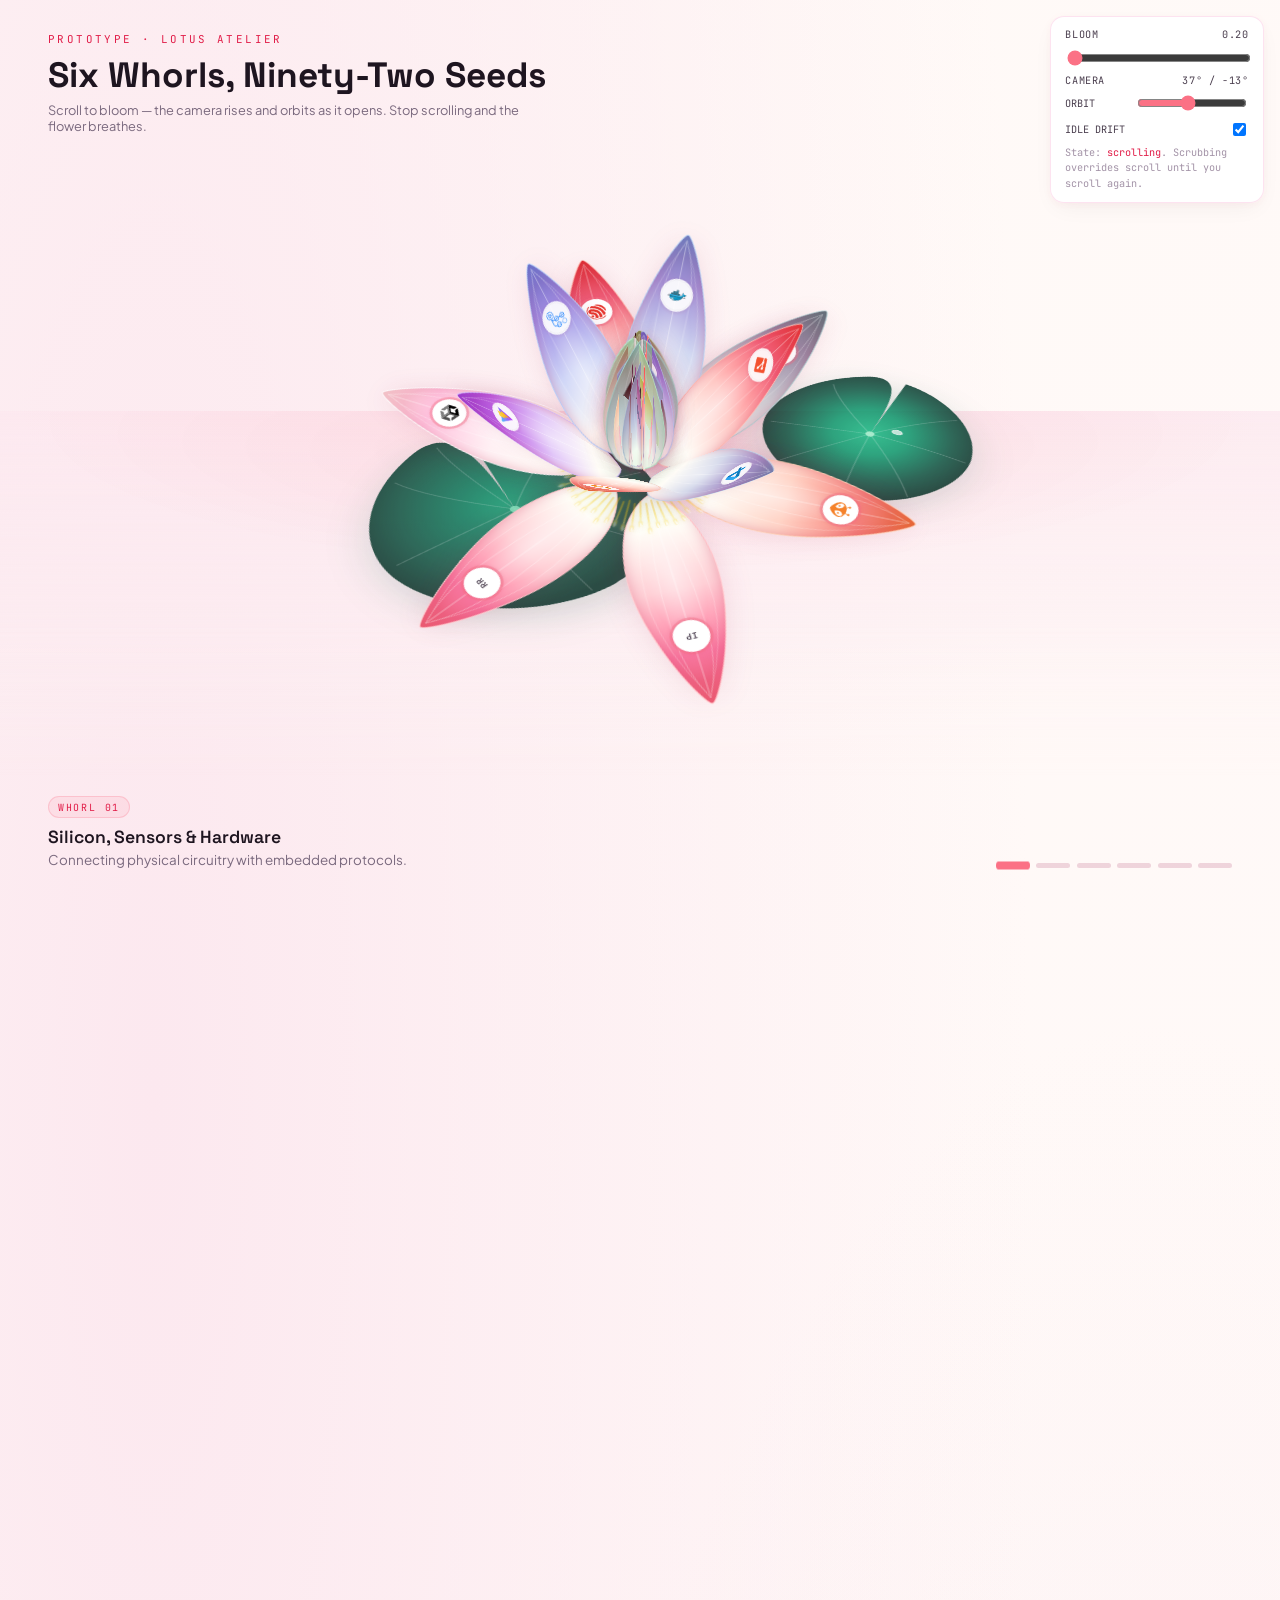
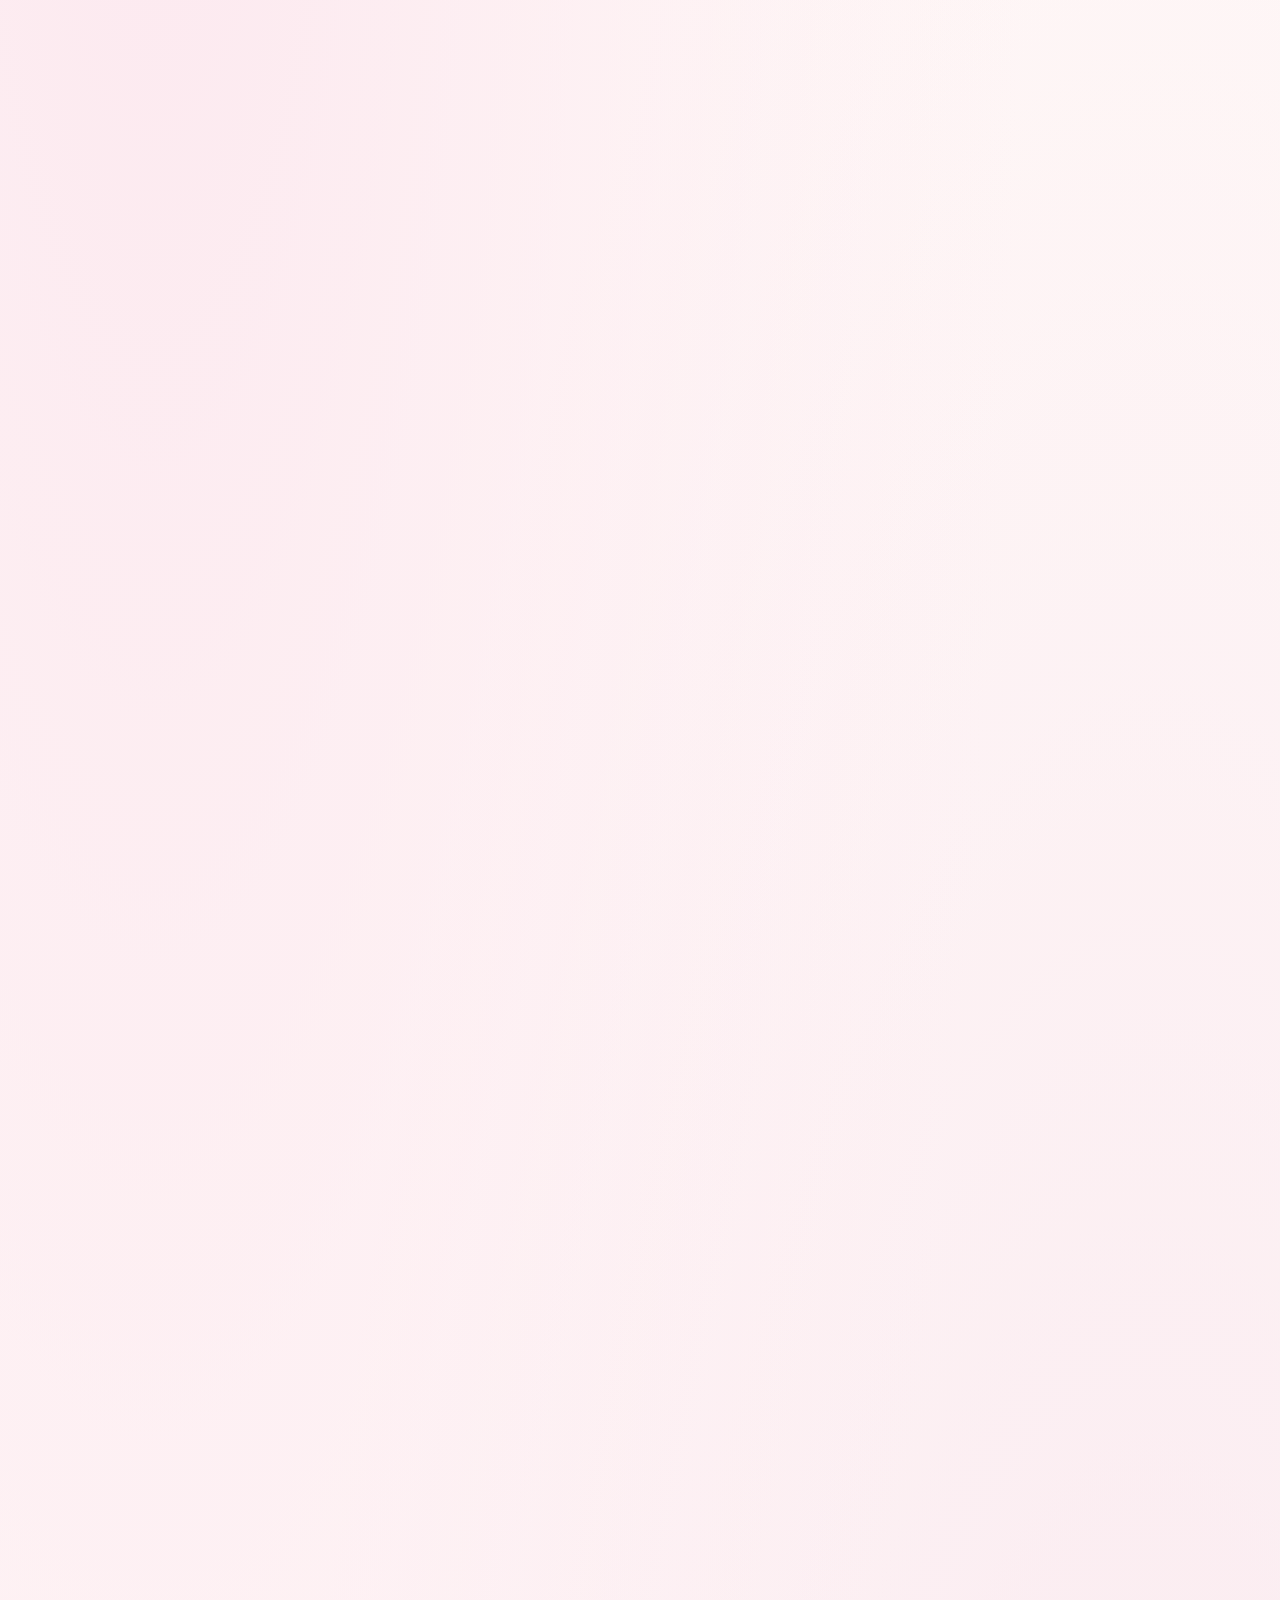
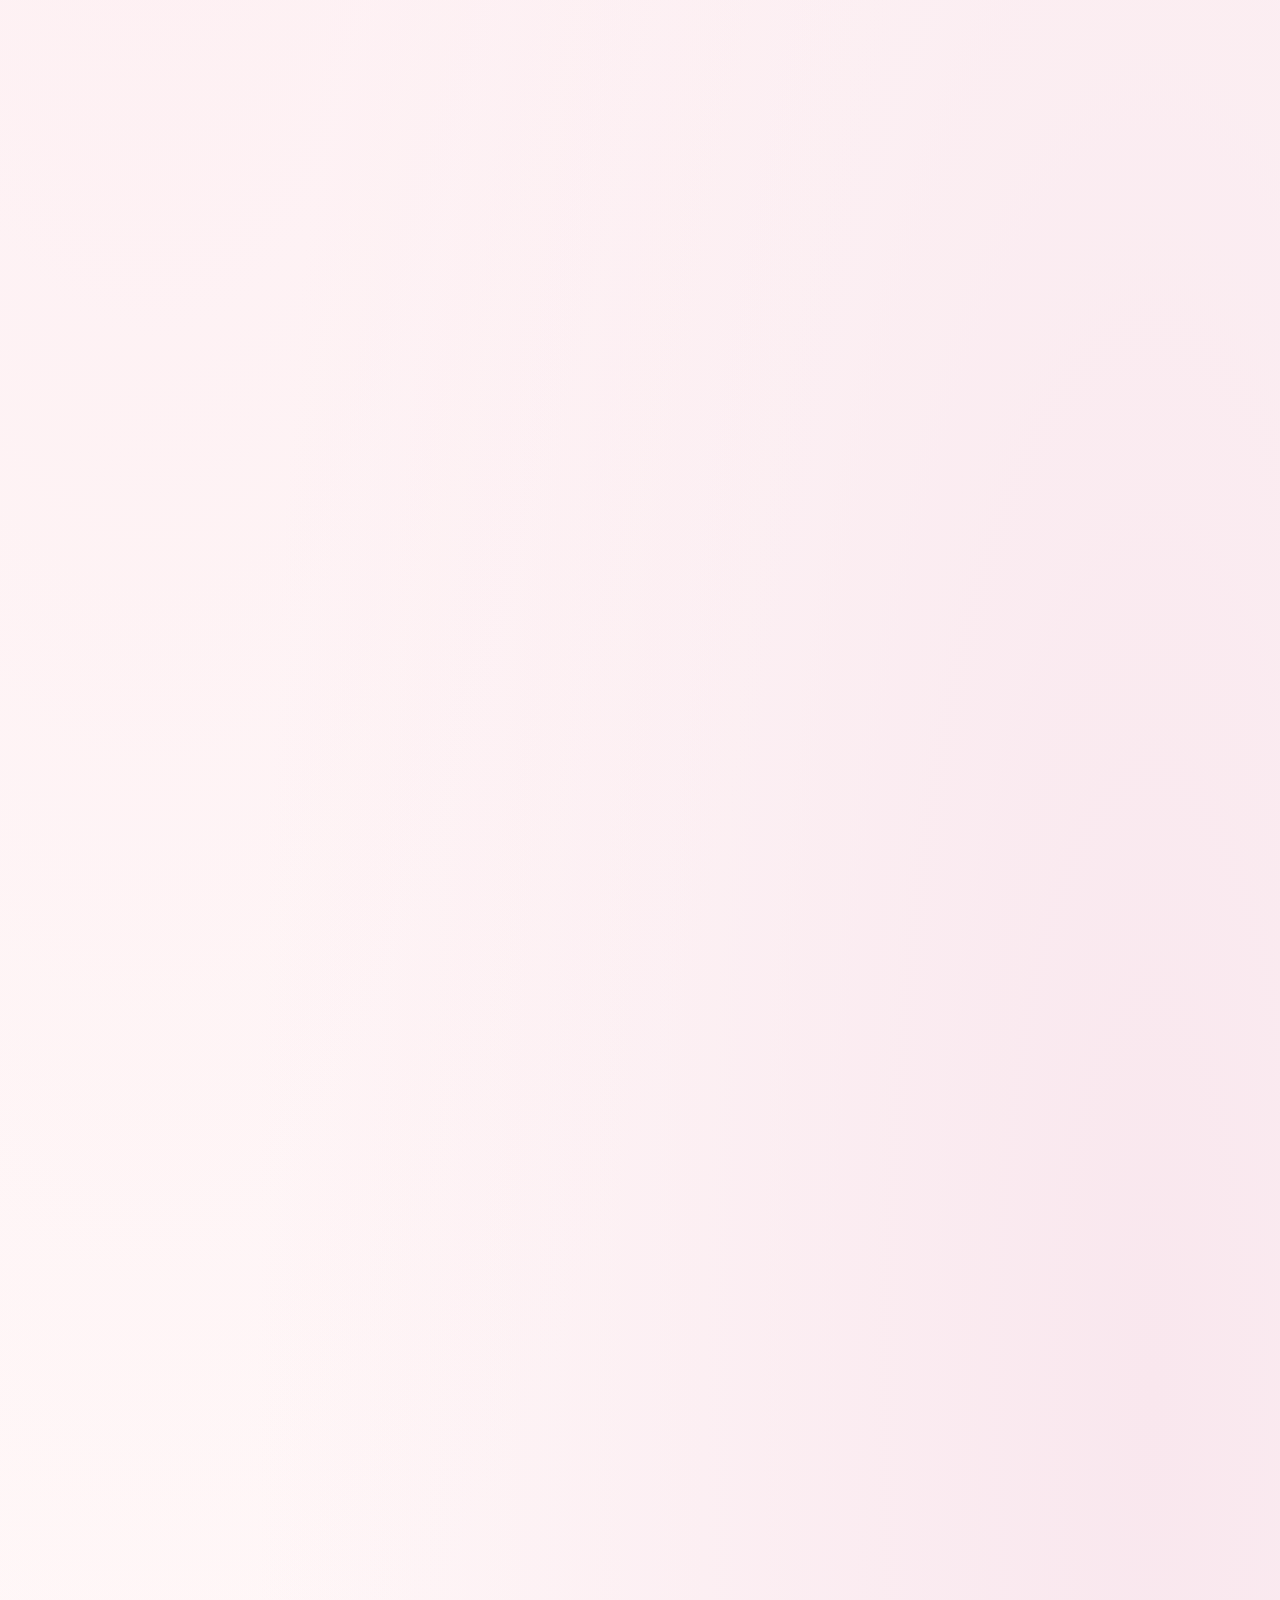
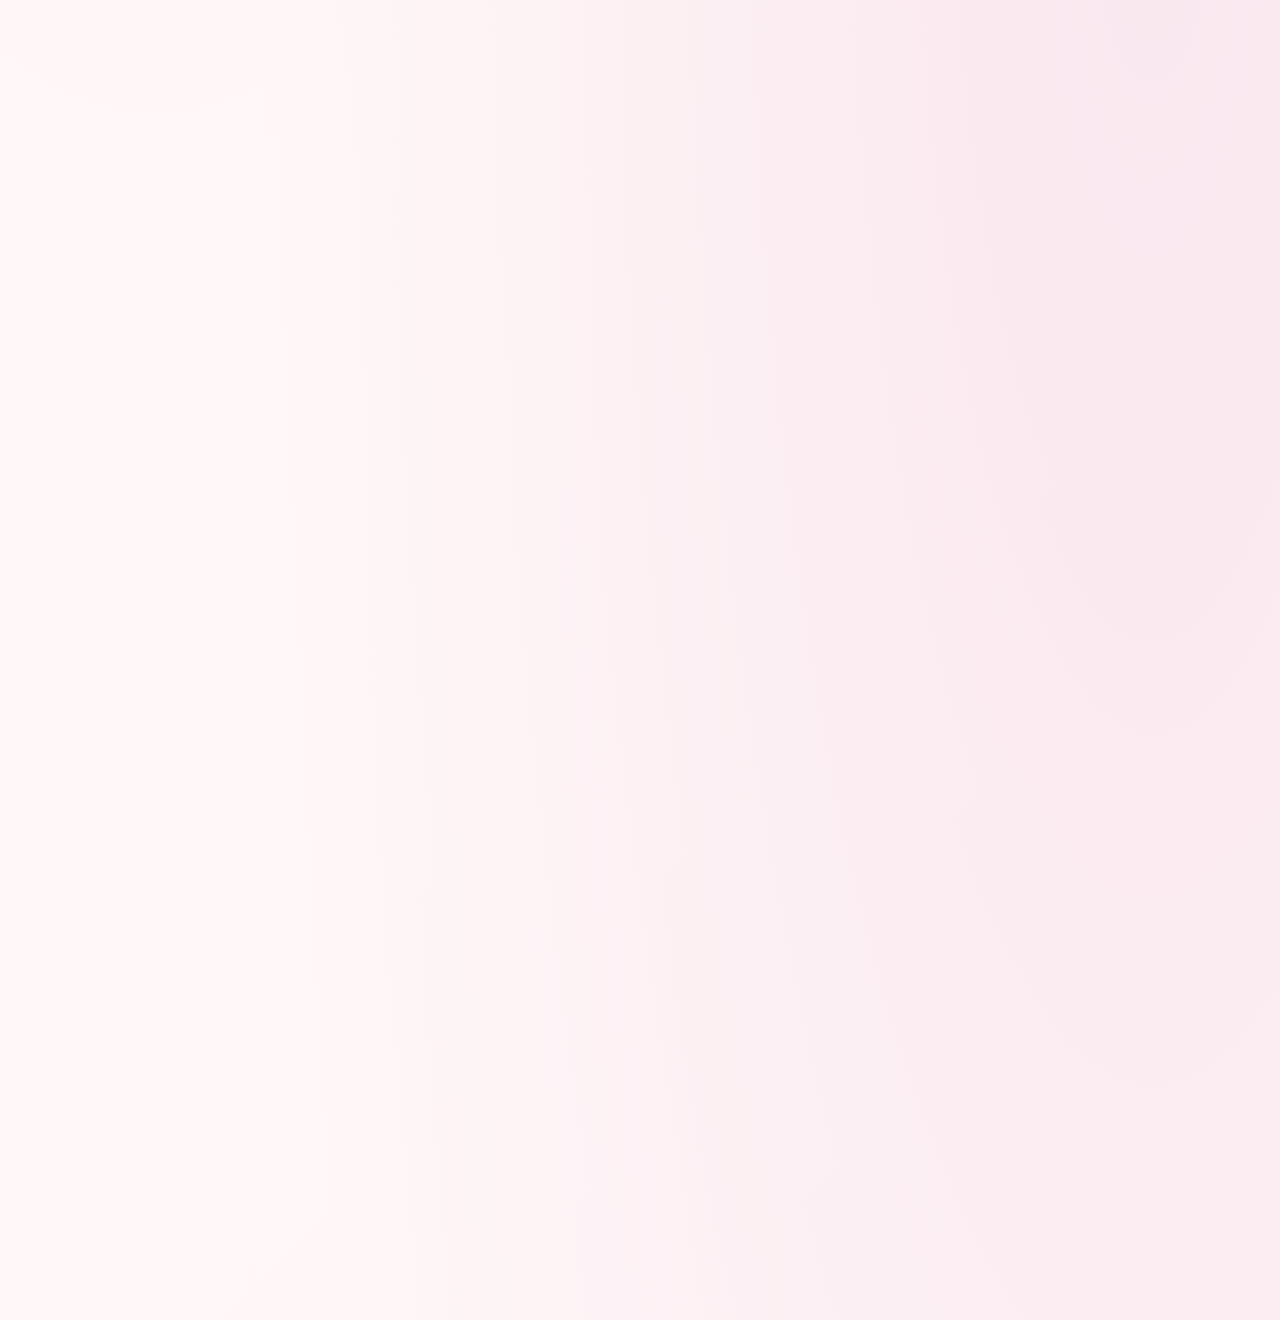
==== commit 9b21b364: "fix(atelier-proto): resolve petal intersection on closing via dynamic receptacle radius and spiral s" ====
--- a/prototypes/lotus-atelier.html
+++ b/prototypes/lotus-atelier.html
@@ -102,7 +102,12 @@
     margin-top: calc(var(--h) * -1);
     transform-origin: 50% 100%;
     transform-style: preserve-3d;
-    transform: translateZ(var(--lift)) rotateZ(var(--a)) rotateX(var(--unfurl));
+    transform:
+      translateZ(var(--lift))
+      rotateZ(var(--a))
+      translateY(calc(-1 * var(--rad, 0px)))
+      rotateX(var(--unfurl))
+      rotateY(var(--shingle, 0deg));
     will-change: transform;
     cursor: pointer;
   }
@@ -503,12 +508,15 @@
     return {
       w: lerp(106, 62, t),
       h: lerp(264, 142, t),
-      open: lerp(-2, -34, t),   // outer lays flat (-2deg), inner stays cupped (-34deg)
-      closed: lerp(-82, -89, t), // elegant tapered bud silhouette with concentric nesting
-      lift: lerp(0, 26, t),
+      open: lerp(-2, -34, t),        // outer lays flat (-2deg), inner stays cupped (-34deg)
+      closed: lerp(-91.5, -88.5, t), // converges inward to closed apex tip
+      radOpen: lerp(34, 12, t),      // expanded base when in full bloom
+      radClosed: lerp(9, 3.5, t),    // compact base when in closed bud
+      lift: lerp(0, 24, t),
+      shingle: lerp(9, 4, t),        // spiral imbrication cant: shingle wrap prevents edge collisions
       badgeT: lerp(32, 18, t) + '%',
       badgeS: lerp(36, 26, t) + 'px',
-      offset: (i % 2) * 30      // half-slot stagger for packing
+      offset: (i % 2) * 30          // half-slot stagger for packing
     };
   }
 
@@ -537,6 +545,8 @@
       petal.style.setProperty('--h', g.h + 'px');
       petal.style.setProperty('--a', angle + 'deg');
       petal.style.setProperty('--lift', g.lift + 'px');
+      petal.style.setProperty('--rad', g.radClosed + 'px');
+      petal.style.setProperty('--shingle', g.shingle + 'deg');
       petal.style.setProperty('--unfurl', g.closed + 'deg');
       petal.style.setProperty('--badge-t', g.badgeT);
       petal.style.setProperty('--badge-s', g.badgeS);
@@ -646,7 +656,7 @@
         wi: wi,
         g: g,
         baseAngle: angle,
-        delay: pi * 0.028,                    // petals in a whorl open in sequence
+        delay: (pi % 2) * 0.008,              // alternating breathing micro-offset without scissoring
         phase: (wi * 1.7 + pi * 0.9) % 6.283  // per-petal idle flutter offset
       });
     });
@@ -846,7 +856,11 @@
       var flut = Math.sin(t * 0.85 + p.phase) * 1.7 * idle * raw;
       var twist = Math.sin(t * 0.61 + p.phase * 1.3) * 1.2 * idle * raw;
 
+      var rad = lerp(p.g.radClosed, p.g.radOpen, prog);
+      var shingle = lerp(p.g.shingle, 0, prog);
       p.el.style.setProperty('--unfurl', (lerp(p.g.closed, p.g.open, prog) + flut).toFixed(2) + 'deg');
+      p.el.style.setProperty('--rad', rad.toFixed(2) + 'px');
+      p.el.style.setProperty('--shingle', shingle.toFixed(2) + 'deg');
       p.el.style.setProperty('--a', (p.baseAngle + twist).toFixed(2) + 'deg');
       if (raw > 0.25) active = p.wi;
     }
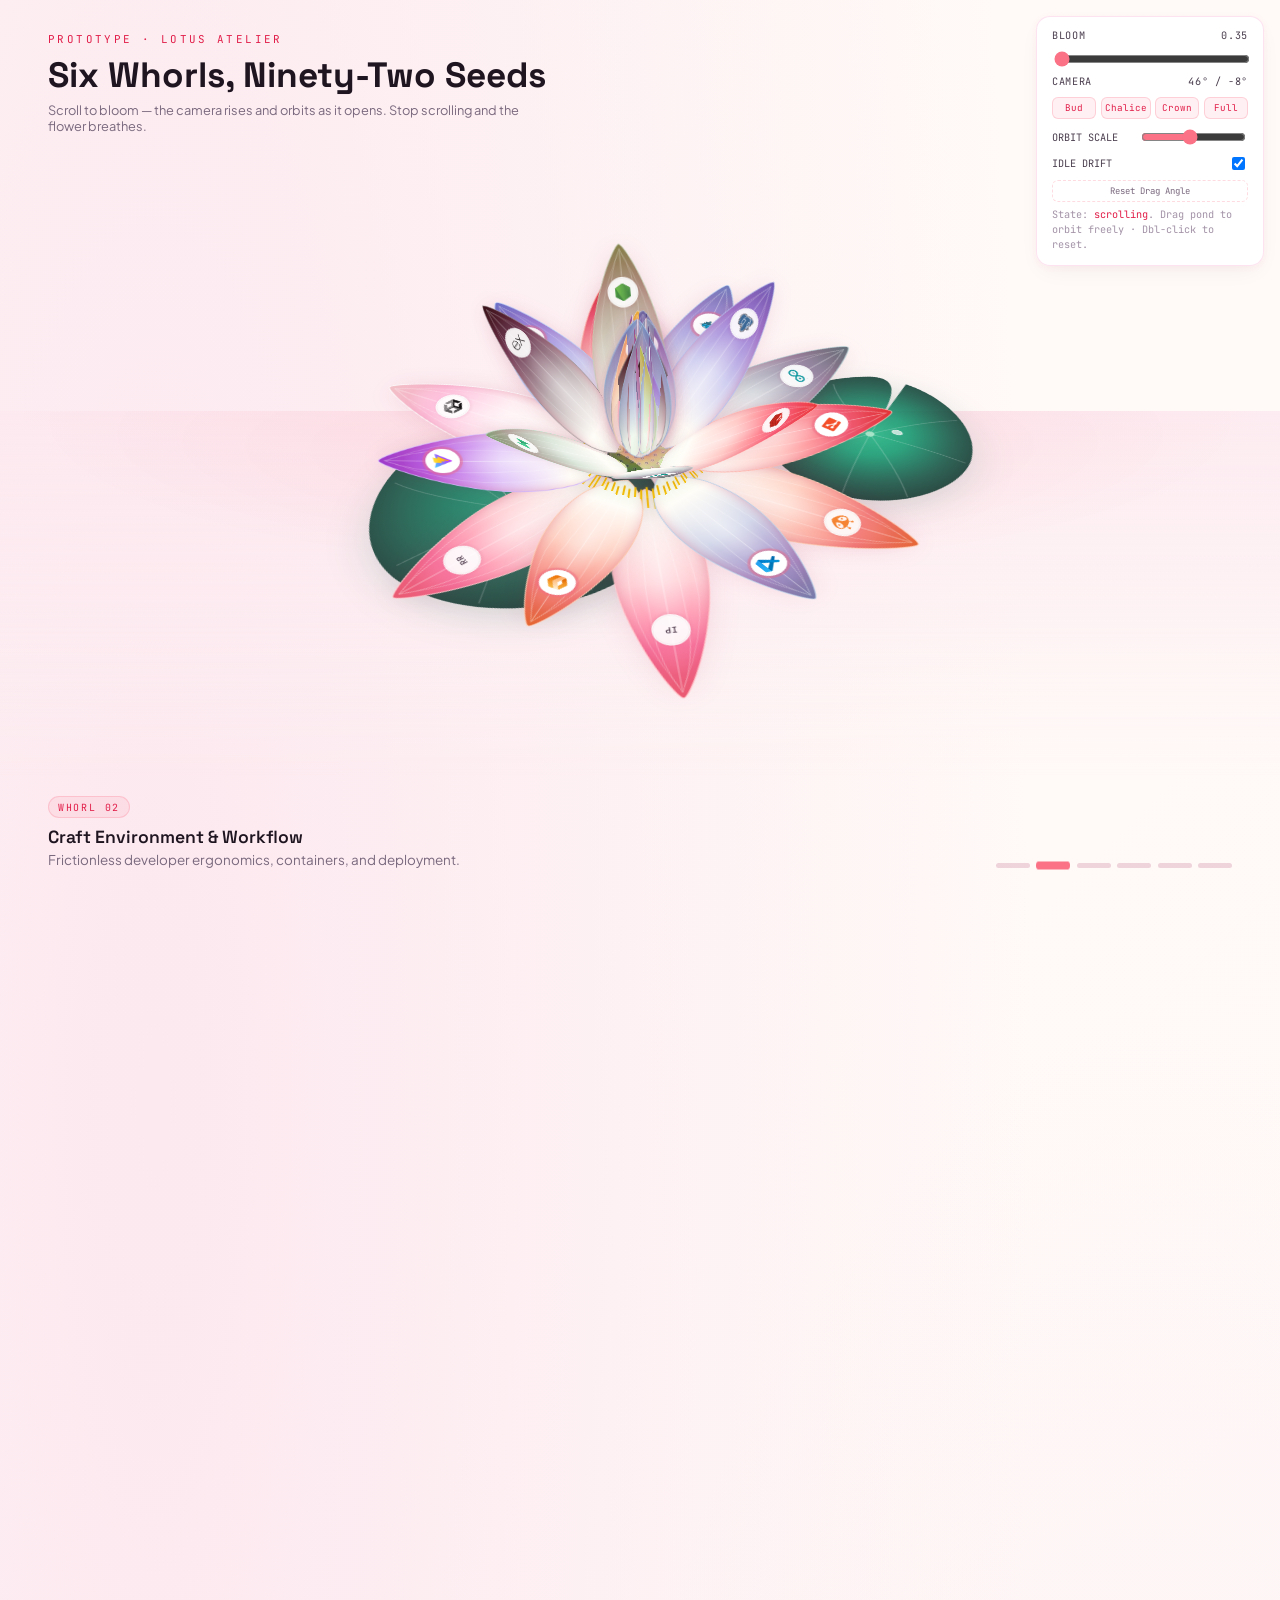
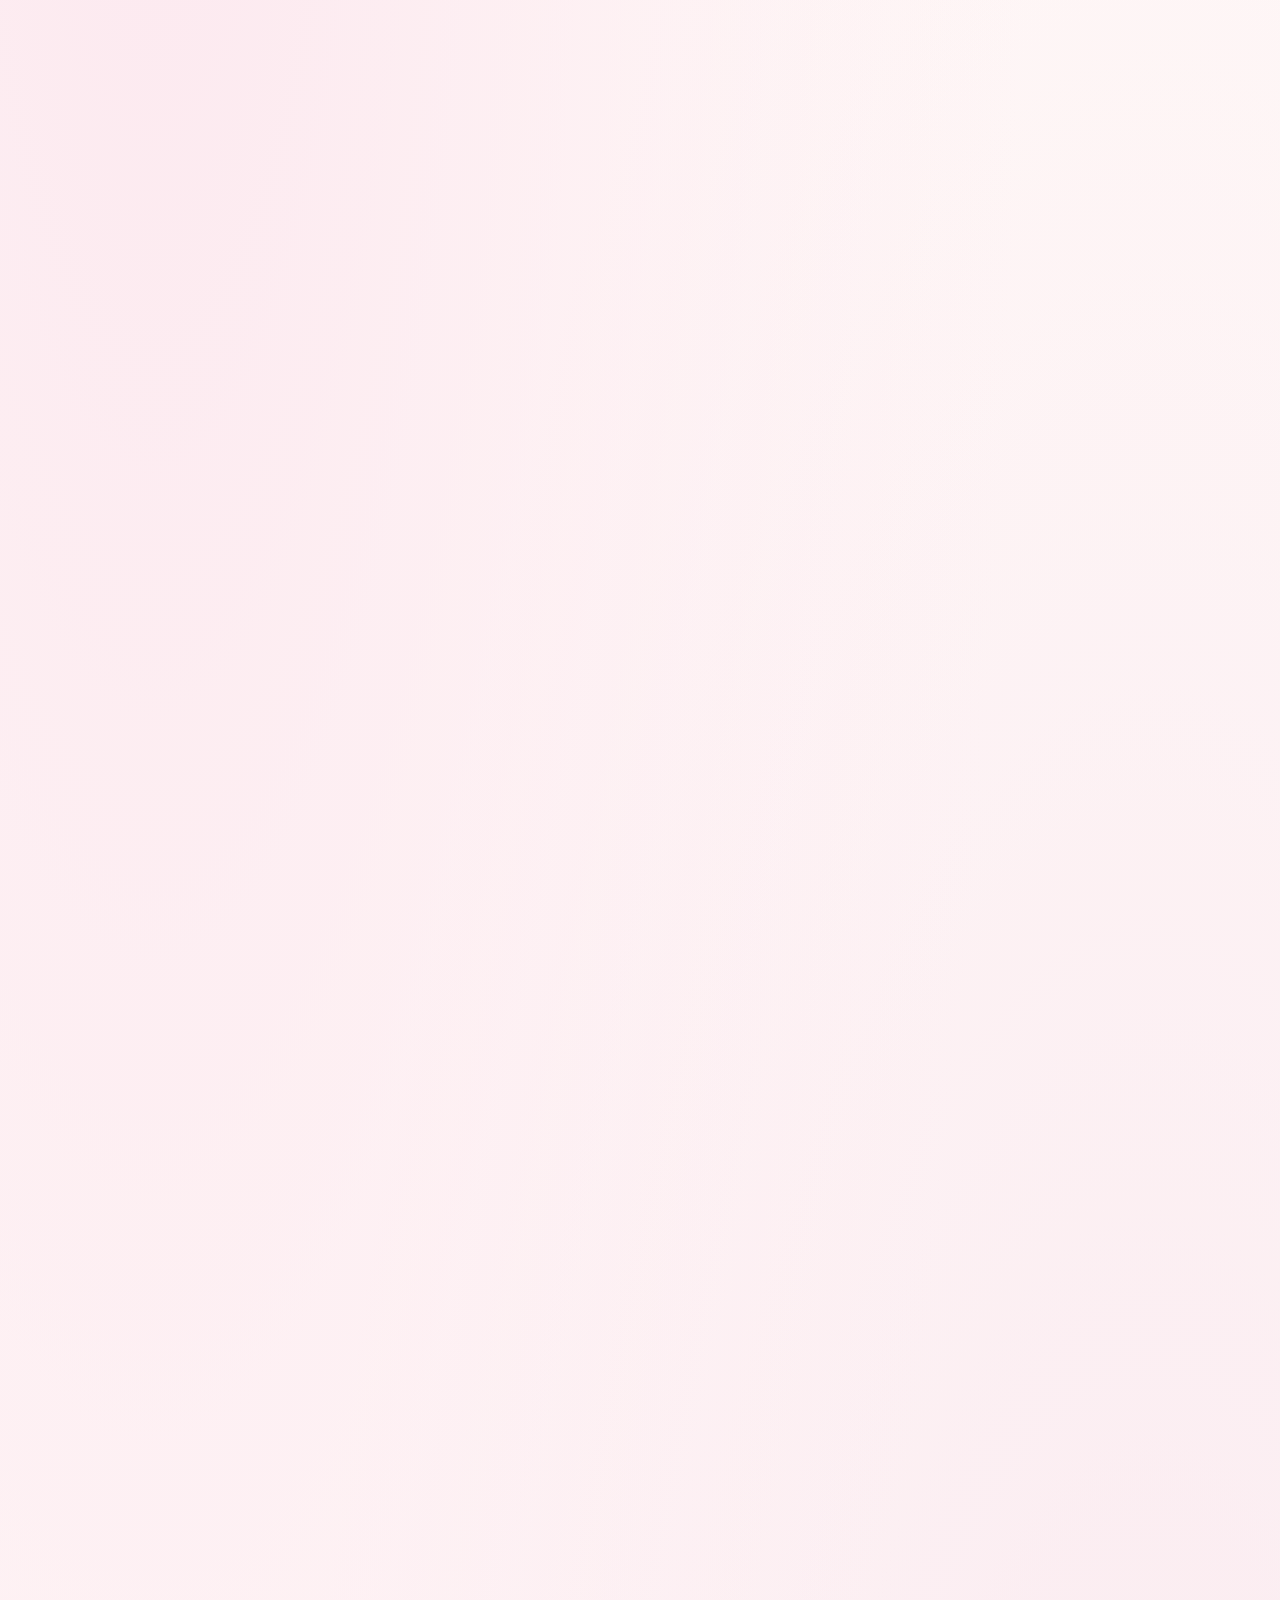
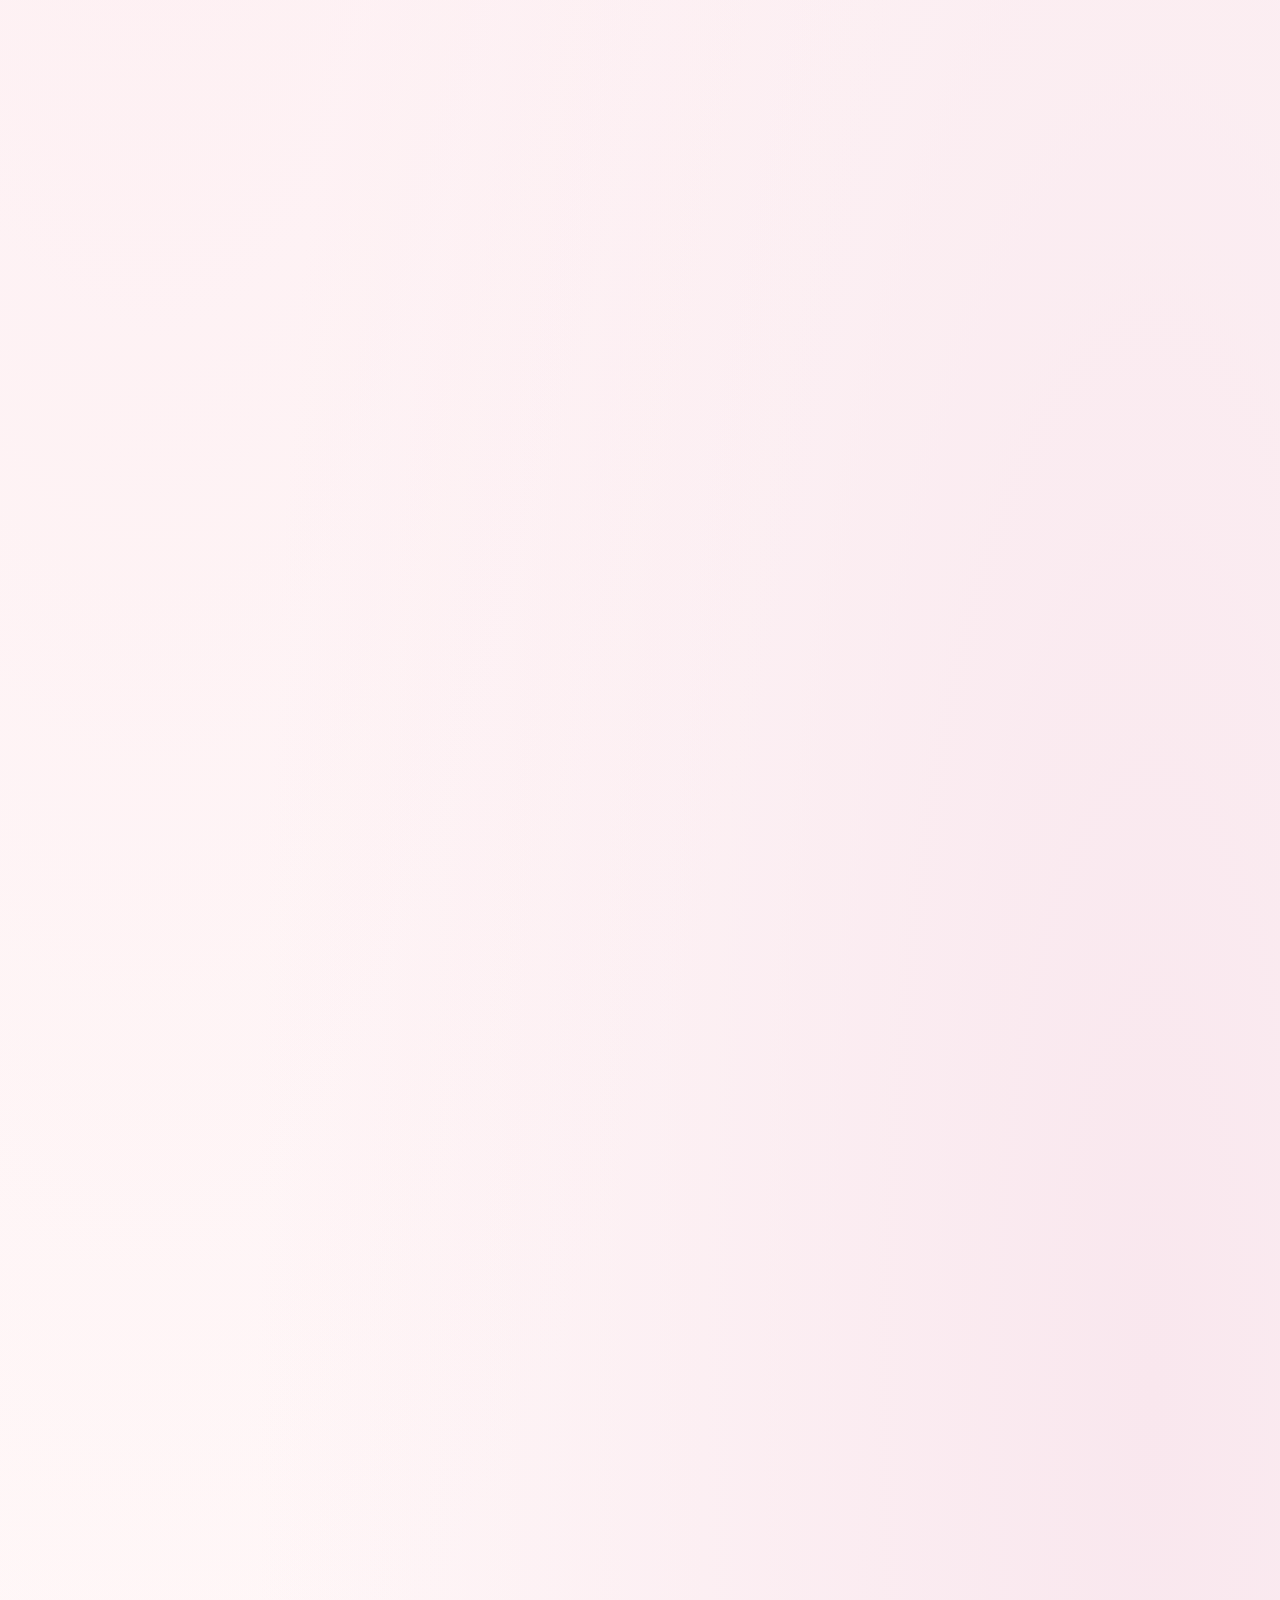
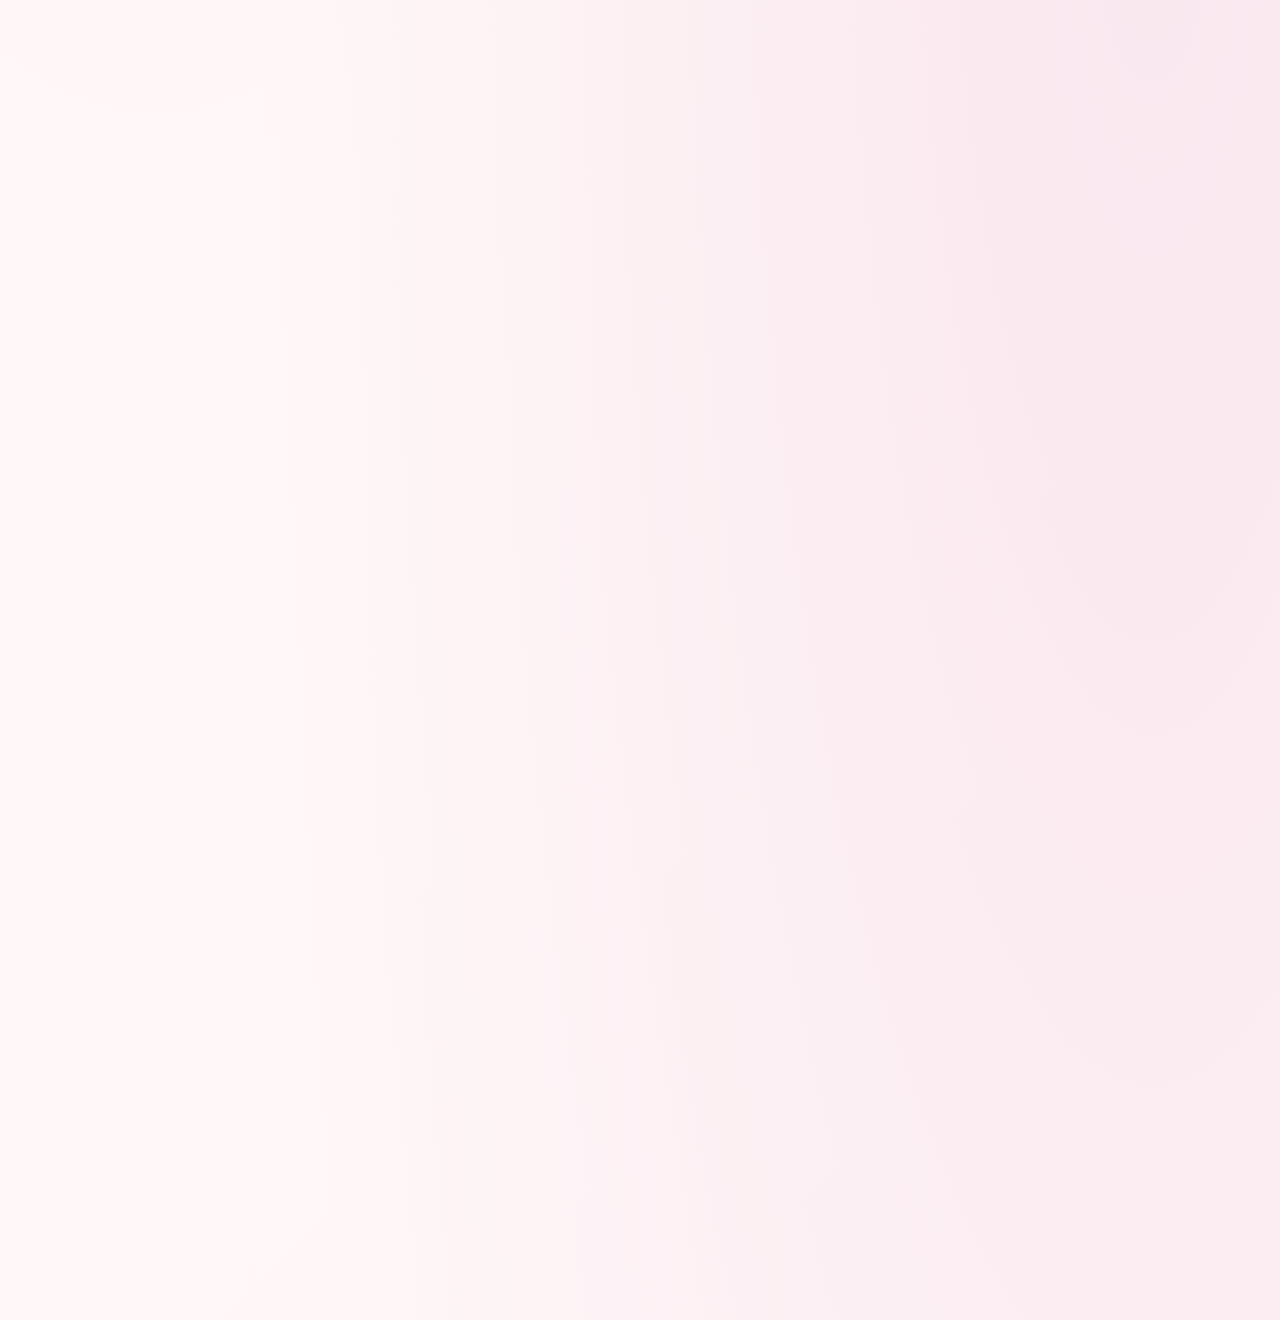
==== commit 575d484d: "feat(atelier-proto): add cinematic camera flight arc, drag orbit, and roll banking - Expand keyframe" ====
--- a/prototypes/lotus-atelier.html
+++ b/prototypes/lotus-atelier.html
@@ -43,6 +43,13 @@
     perspective: 1500px;
     perspective-origin: 50% 42%;
     display: grid; place-items: center;
+    cursor: grab;
+    user-select: none;
+    -webkit-user-select: none;
+    touch-action: none;
+  }
+  .pond.is-grabbing {
+    cursor: grabbing;
   }
   .water {
     position: absolute; inset: auto 0 0 0; height: 58%;
@@ -62,6 +69,8 @@
     overflow: hidden;
     perspective: 1500px;
     perspective-origin: 50% 42%;
+    will-change: transform;
+    transition: transform 70ms ease-out;
   }
   .lotus-pad {
     position: absolute;
@@ -319,15 +328,30 @@
   .scrub {
     position: fixed; right: 1rem; top: 1rem; z-index: 20;
     background: rgba(255,255,255,0.93); border: 1px solid var(--border-glass);
-    border-radius: 14px; padding: 0.7rem 0.9rem; box-shadow: var(--shadow-md);
+    border-radius: 14px; padding: 0.75rem 0.95rem; box-shadow: var(--shadow-md);
     font-family: var(--font-mono); font-size: 0.64rem; color: var(--text-body);
-    display: grid; gap: 0.4rem; width: 214px;
+    display: grid; gap: 0.42rem; width: 228px;
   }
   .scrub label { display: flex; justify-content: space-between; letter-spacing: 0.06em; }
   .scrub input[type=range] { width: 100%; accent-color: var(--rose-primary); }
   .scrub .row { display: flex; gap: 0.4rem; align-items: center; justify-content: space-between; }
-  .scrub .hint { color: var(--text-subtle); line-height: 1.5; margin: 0; }
+  .scrub .hint { color: var(--text-subtle); line-height: 1.45; margin: 0; }
   .scrub .state { color: var(--rose-ink); }
+  .cam-presets { display: grid; grid-template-columns: repeat(4, 1fr); gap: 0.28rem; margin: 0.1rem 0; }
+  .cam-btn {
+    background: var(--rose-tag-bg); border: 1px solid var(--rose-tag-border);
+    border-radius: 6px; font-family: var(--font-mono); font-size: 0.58rem;
+    color: var(--rose-ink); padding: 0.25rem 0.2rem; cursor: pointer; text-align: center;
+    transition: all 150ms ease;
+  }
+  .cam-btn:hover { background: rgba(251,113,133,0.18); border-color: var(--rose-primary); }
+  .cam-reset-btn {
+    background: none; border: 1px dashed var(--rose-tag-border); border-radius: 6px;
+    font-family: var(--font-mono); font-size: 0.56rem; color: var(--text-muted);
+    padding: 0.25rem 0.4rem; cursor: pointer; width: 100%; text-align: center;
+    transition: all 150ms ease;
+  }
+  .cam-reset-btn:hover { color: var(--rose-ink); border-color: var(--rose-primary); background: rgba(251,113,133,0.06); }
 
   @media (prefers-reduced-motion: reduce) {
     .petal, .petal-badge { transition: none !important; }
@@ -419,15 +443,22 @@
   <label><span>BLOOM</span><span id="bloomOut">0.35</span></label>
   <input type="range" id="bloomRange" min="0" max="1" step="0.001" value="0.35">
   <label><span>CAMERA</span><span id="camOut">—</span></label>
+  <div class="cam-presets">
+    <button type="button" class="cam-btn" data-bloom="0.00" title="Low bud macro view">Bud</button>
+    <button type="button" class="cam-btn" data-bloom="0.35" title="Opening chalice view">Chalice</button>
+    <button type="button" class="cam-btn" data-bloom="0.72" title="Stamen crown view">Crown</button>
+    <button type="button" class="cam-btn" data-bloom="1.00" title="Full botanical overview">Full</button>
+  </div>
   <div class="row">
-    <span>ORBIT</span>
-    <input type="range" id="orbitRange" min="0" max="60" step="1" value="28" style="width:110px">
+    <span>ORBIT SCALE</span>
+    <input type="range" id="orbitRange" min="0" max="60" step="1" value="28" style="width:105px">
   </div>
   <div class="row">
     <span>IDLE DRIFT</span>
     <input type="checkbox" id="idleToggle" checked>
   </div>
-  <p class="hint">State: <span class="state" id="stateOut">idle</span>. Scrubbing overrides scroll until you scroll again.</p>
+  <button type="button" class="cam-reset-btn" id="resetCamBtn" title="Reset interactive drag orbit">Reset Drag Angle</button>
+  <p class="hint">State: <span class="state" id="stateOut">idle</span>. Drag pond to orbit freely · Dbl-click to reset.</p>
 </div>
 
 <script src="../js/tech-brands.js"></script>
@@ -476,17 +507,19 @@
   // ------------------------------------------------------------------
   // CAMERA RIG — keyframed against bloom, interpolated with smoothstep
   //   tilt: how far we look down into the flower
-  //   yaw:  orbit around the vertical axis
-  //   dist: dolly (scale)
+  //   yaw:  orbit around the vertical axis (sweeps 124deg across bloom)
+  //   dist: dolly push-in and pull-back (scale)
   //   lift: vertical pan, as a share of the rig height
+  //   roll: banking along the flight trajectory curve
   // ------------------------------------------------------------------
   var CAM = [
-    { at: 0.00, tilt: 26, yaw: -26, dist: 0.88, lift:  4 },
-    { at: 0.18, tilt: 37, yaw: -14, dist: 0.95, lift:  1 },
-    { at: 0.42, tilt: 50, yaw:  -2, dist: 1.02, lift: -2 },
-    { at: 0.68, tilt: 60, yaw:  12, dist: 1.00, lift: -5 },
-    { at: 0.88, tilt: 63, yaw:  22, dist: 0.94, lift: -5 },
-    { at: 1.00, tilt: 58, yaw:  30, dist: 0.90, lift: -4 }
+    { at: 0.00, tilt: 20, yaw: -48, dist: 1.06, lift:  6, roll: -2.5 },
+    { at: 0.16, tilt: 32, yaw: -30, dist: 1.02, lift:  3, roll: -1.4 },
+    { at: 0.35, tilt: 46, yaw:  -8, dist: 0.98, lift:  0, roll:  0.4 },
+    { at: 0.55, tilt: 56, yaw:  18, dist: 1.05, lift: -3, roll:  2.2 },
+    { at: 0.72, tilt: 63, yaw:  44, dist: 1.01, lift: -5, roll:  1.6 },
+    { at: 0.88, tilt: 67, yaw:  62, dist: 0.96, lift: -6, roll:  0.8 },
+    { at: 1.00, tilt: 62, yaw:  76, dist: 0.92, lift: -4, roll:  0.0 }
   ];
 
   function camAt(b) {
@@ -498,7 +531,8 @@
       tilt: lerp(a.tilt, c.tilt, t),
       yaw:  lerp(a.yaw,  c.yaw,  t),
       dist: lerp(a.dist, c.dist, t),
-      lift: lerp(a.lift, c.lift, t)
+      lift: lerp(a.lift, c.lift, t),
+      roll: lerp(a.roll, c.roll, t)
     };
   }
 
@@ -755,9 +789,21 @@
   var lastInput = performance.now();
   var orbitAmount = 28;     // scales the yaw keyframes
   var idleEnabled = true;
-  var pointerYaw = 0, pointerTilt = 0;   // mouse parallax targets
-  var pYaw = 0, pTilt = 0;               // ...eased
+
+  // Enhanced mouse parallax & 3D drag-to-orbit
+  var pointerYaw = 0, pointerTilt = 0;         // cursor tilt targets
+  var pointerShiftX = 0, pointerShiftY = 0;     // cursor translation targets
+  var pYaw = 0, pTilt = 0;                     // ...eased
+  var pShiftX = 0, pShiftY = 0;                 // ...eased
+  var isDragging = false;
+  var dragStartX = 0, dragStartY = 0;
+  var startDragYaw = 0, startDragTilt = 0;
+  var targetDragYaw = 0, targetDragTilt = 0;
+  var curDragYaw = 0, curDragTilt = 0;
+
   var activeWhorl = -1;
+  var lotusPads = document.getElementById('lotusPads');
+  var resetCamBtn = document.getElementById('resetCamBtn');
 
   var camOut = document.getElementById('camOut');
   var stateOut = document.getElementById('stateOut');
@@ -791,18 +837,78 @@
     idleEnabled = e.target.checked;
   });
 
+  // Camera preset buttons
+  Array.prototype.forEach.call(document.querySelectorAll('.cam-btn'), function (btn) {
+    btn.addEventListener('click', function () {
+      var val = parseFloat(btn.getAttribute('data-bloom'));
+      bloomTarget = val;
+      if (bloomRange) bloomRange.value = String(val);
+      window.scrollTo({ top: val * maxScroll(), behavior: 'smooth' });
+      lastInput = performance.now();
+    });
+  });
+
+  if (resetCamBtn) {
+    resetCamBtn.addEventListener('click', function () {
+      targetDragYaw = 0;
+      targetDragTilt = 0;
+      lastInput = performance.now();
+    });
+  }
+
+  // Pointer drag to freely orbit and pitch the camera around the flower
+  pond.addEventListener('pointerdown', function (e) {
+    if (e.target.closest('.petal') || e.target.closest('.pod')) return;
+    isDragging = true;
+    dragStartX = e.clientX;
+    dragStartY = e.clientY;
+    startDragYaw = targetDragYaw;
+    startDragTilt = targetDragTilt;
+    pond.classList.add('is-grabbing');
+    try { pond.setPointerCapture(e.pointerId); } catch (err) {}
+    lastInput = performance.now();
+  });
+
   pond.addEventListener('pointermove', function (e) {
     var r = pond.getBoundingClientRect();
-    pointerYaw = ((e.clientX - r.left) / r.width - 0.5) * 7;    // +/- 3.5deg
-    pointerTilt = ((e.clientY - r.top) / r.height - 0.5) * -5;  // +/- 2.5deg
+    if (isDragging) {
+      var dx = e.clientX - dragStartX;
+      var dy = e.clientY - dragStartY;
+      targetDragYaw = startDragYaw + dx * 0.45;
+      targetDragTilt = clamp(startDragTilt - dy * 0.35, -35, 35);
+    } else {
+      pointerYaw = ((e.clientX - r.left) / r.width - 0.5) * 10;      // +/- 5deg
+      pointerTilt = ((e.clientY - r.top) / r.height - 0.5) * -7;    // +/- 3.5deg
+      pointerShiftX = ((e.clientX - r.left) / r.width - 0.5) * 16;  // +/- 8px
+      pointerShiftY = ((e.clientY - r.top) / r.height - 0.5) * 10;  // +/- 5px
+    }
     lastInput = performance.now();
     if (Math.random() < 0.08) {
       rings.push({ x: e.clientX - r.left, y: e.clientY - r.top, r: 4, life: 1 });
       if (rings.length > 16) rings.shift();
     }
   });
+
+  function stopDrag(e) {
+    if (!isDragging) return;
+    isDragging = false;
+    pond.classList.remove('is-grabbing');
+    try { if (e && e.pointerId) pond.releasePointerCapture(e.pointerId); } catch (err) {}
+  }
+  pond.addEventListener('pointerup', stopDrag);
+  pond.addEventListener('pointercancel', stopDrag);
   pond.addEventListener('pointerleave', function () {
-    pointerYaw = 0; pointerTilt = 0;
+    if (!isDragging) {
+      pointerYaw = 0; pointerTilt = 0;
+      pointerShiftX = 0; pointerShiftY = 0;
+    }
+  });
+
+  pond.addEventListener('dblclick', function (e) {
+    if (e.target.closest('.petal') || e.target.closest('.pod')) return;
+    targetDragYaw = 0;
+    targetDragTilt = 0;
+    lastInput = performance.now();
   });
 
   // ------------------------------------------------------------------
@@ -832,18 +938,43 @@
 
     // ---- camera ----
     var cam = camAt(b);
-    pYaw  += (pointerYaw  - pYaw)  * damp(0.05, dt);
-    pTilt += (pointerTilt - pTilt) * damp(0.05, dt);
-
-    var tilt = cam.tilt + Math.sin(t * 0.23 + 1.1) * 1.4 * idle + pTilt;
-    var yaw  = cam.yaw * (orbitAmount / 28) + Math.sin(t * 0.31) * 3.4 * idle + pYaw;
-    var dist = cam.dist * (1 + 0.006 * Math.sin(t * 0.27) * idle);
-    var lift = cam.lift + Math.sin(t * 0.19 + 2.2) * 0.9 * idle;
-
-    rig.style.transform = 'translateY(' + lift.toFixed(2) + '%) scale(' + dist.toFixed(4) + ')';
-    world.style.transform = 'rotateX(' + tilt.toFixed(2) + 'deg) rotateZ(' + yaw.toFixed(2) + 'deg)';
-    world.style.setProperty('--tilt-undo', (-tilt).toFixed(2) + 'deg');
-    world.style.setProperty('--yaw-undo', (-yaw).toFixed(2) + 'deg');
+    curDragYaw  += (targetDragYaw  - curDragYaw)  * damp(0.12, dt);
+    curDragTilt += (targetDragTilt - curDragTilt) * damp(0.12, dt);
+    pYaw    += (pointerYaw    - pYaw)    * damp(0.06, dt);
+    pTilt   += (pointerTilt   - pTilt)   * damp(0.06, dt);
+    pShiftX += (pointerShiftX - pShiftX) * damp(0.06, dt);
+    pShiftY += (pointerShiftY - pShiftY) * damp(0.06, dt);
+
+    // Compound aquatic wave kinematics (buoyancy heave, pitch, roll, and slow yaw drift)
+    var waveHeave = Math.sin(t * 0.72) * 1.8 * idle;
+    var wavePitch = Math.sin(t * 0.58 + 0.9) * 1.4 * idle;
+    var waveRoll  = Math.cos(t * 0.44 + 1.7) * 1.2 * idle;
+    var waveYaw   = Math.sin(t * 0.31) * 3.4 * idle;
+
+    // Flight trajectory roll banking + cursor parallax roll
+    var totalRoll = cam.roll + waveRoll + (pYaw * 0.12);
+    var totalTilt = clamp(cam.tilt + wavePitch + pTilt + curDragTilt, 10, 85);
+    var totalYaw  = cam.yaw * (orbitAmount / 28) + waveYaw + pYaw + curDragYaw;
+    var totalDist = cam.dist * (1 + 0.006 * Math.sin(t * 0.27) * idle);
+    var totalLift = cam.lift + (waveHeave * 0.4);
+    var shiftX    = pShiftX;
+    var shiftY    = pShiftY;
+
+    rig.style.transform =
+      'translate3d(' + shiftX.toFixed(2) + 'px, calc(' + totalLift.toFixed(2) + '% + ' + shiftY.toFixed(2) + 'px), 0) ' +
+      'scale(' + totalDist.toFixed(4) + ') ' +
+      'rotateZ(' + totalRoll.toFixed(2) + 'deg)';
+
+    world.style.transform =
+      'rotateX(' + totalTilt.toFixed(2) + 'deg) ' +
+      'rotateZ(' + totalYaw.toFixed(2) + 'deg)';
+
+    world.style.setProperty('--tilt-undo', (-totalTilt).toFixed(2) + 'deg');
+    world.style.setProperty('--yaw-undo', (-totalYaw).toFixed(2) + 'deg');
+
+    if (lotusPads) {
+      lotusPads.style.transform = 'translate3d(' + (-shiftX * 0.4).toFixed(2) + 'px, ' + (-shiftY * 0.4).toFixed(2) + 'px, 0)';
+    }
 
     // ---- petals ----
     var active = 0;
@@ -905,8 +1036,9 @@
     idleHint.classList.toggle('on', idle > 0.6 && b > 0.08 && b < 0.92);
 
     bloomOut.textContent = b.toFixed(2);
-    camOut.textContent = Math.round(tilt) + '° / ' + Math.round(yaw) + '°';
-    stateOut.textContent = idle > 0.5 ? 'idle drift' : 'scrolling';
+    var rollStr = Math.abs(totalRoll) >= 0.4 ? ' (' + (totalRoll > 0 ? '+' : '') + totalRoll.toFixed(1) + '°)' : '';
+    camOut.textContent = Math.round(totalTilt) + '° / ' + Math.round(totalYaw) + '°' + rollStr;
+    stateOut.textContent = isDragging ? 'drag orbit' : (idle > 0.5 ? 'idle drift' : 'scrolling');
 
     drawRipples(t);
     requestAnimationFrame(frame);
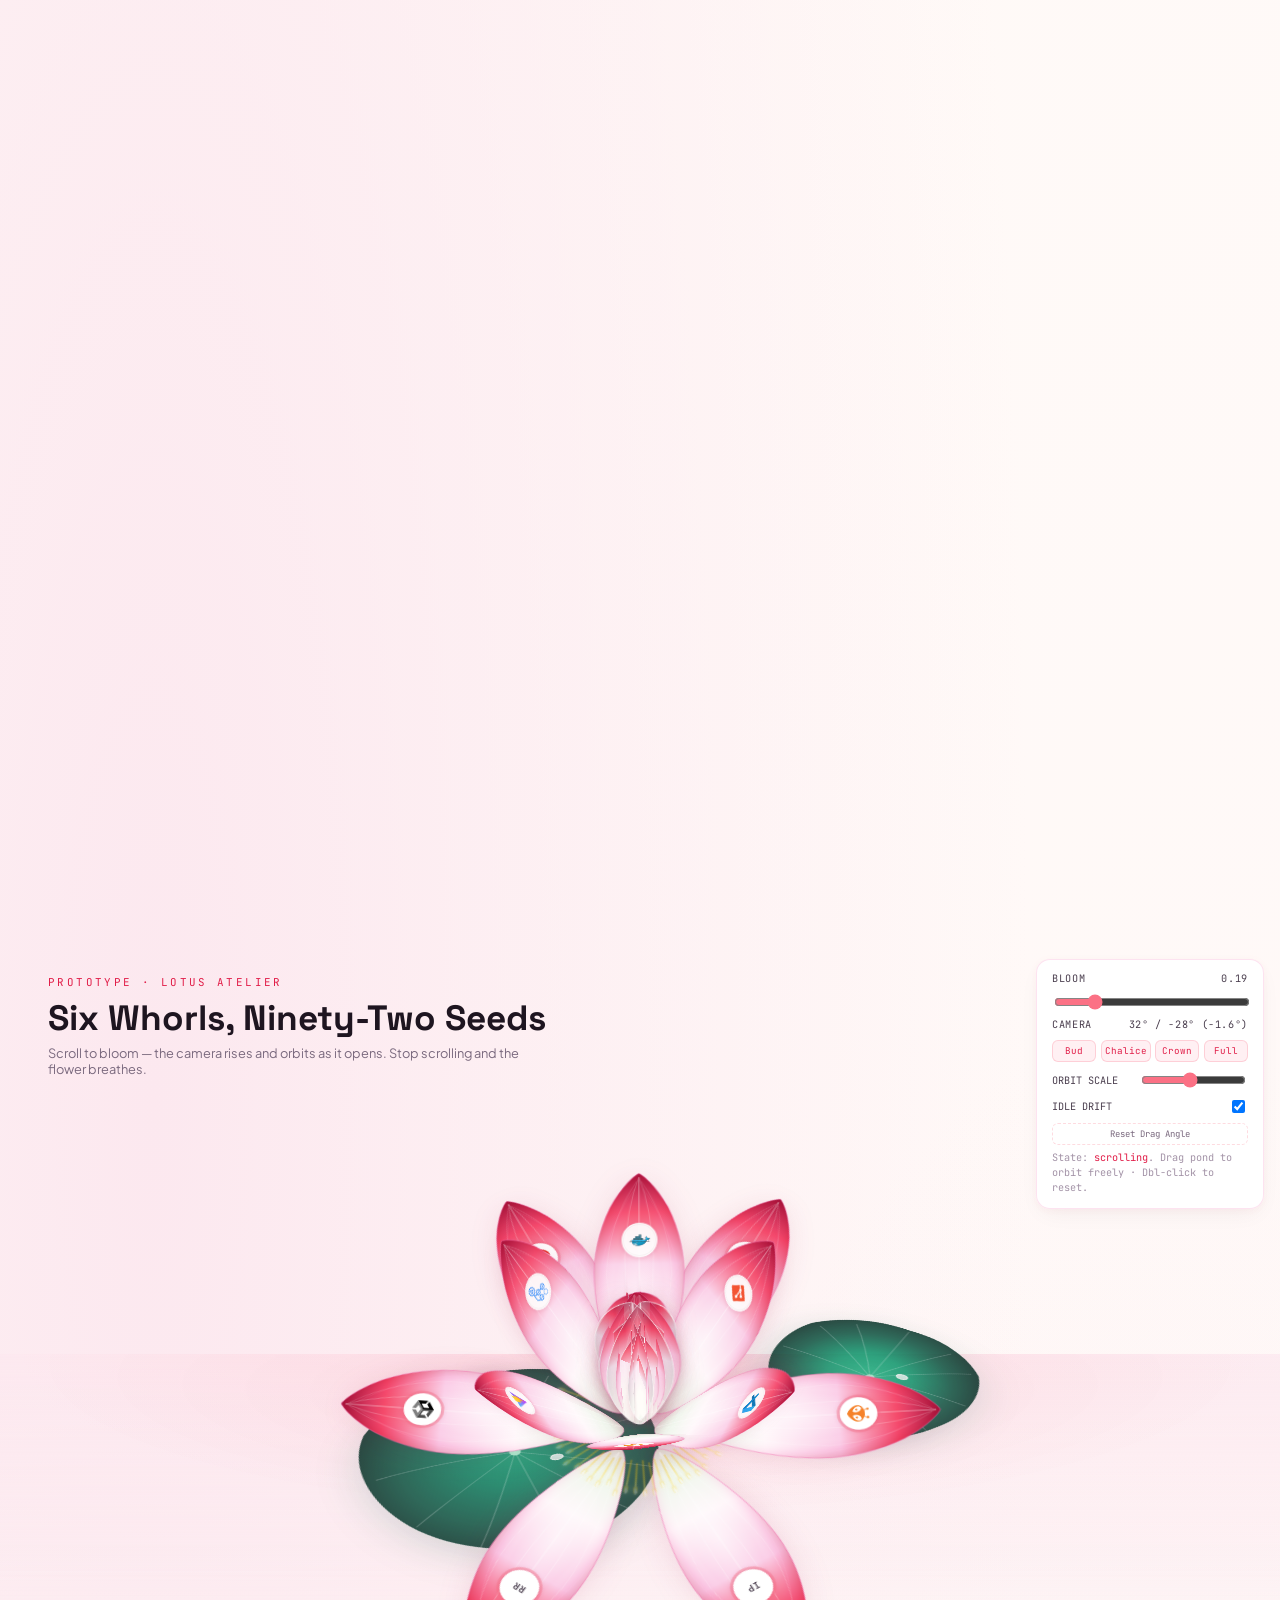
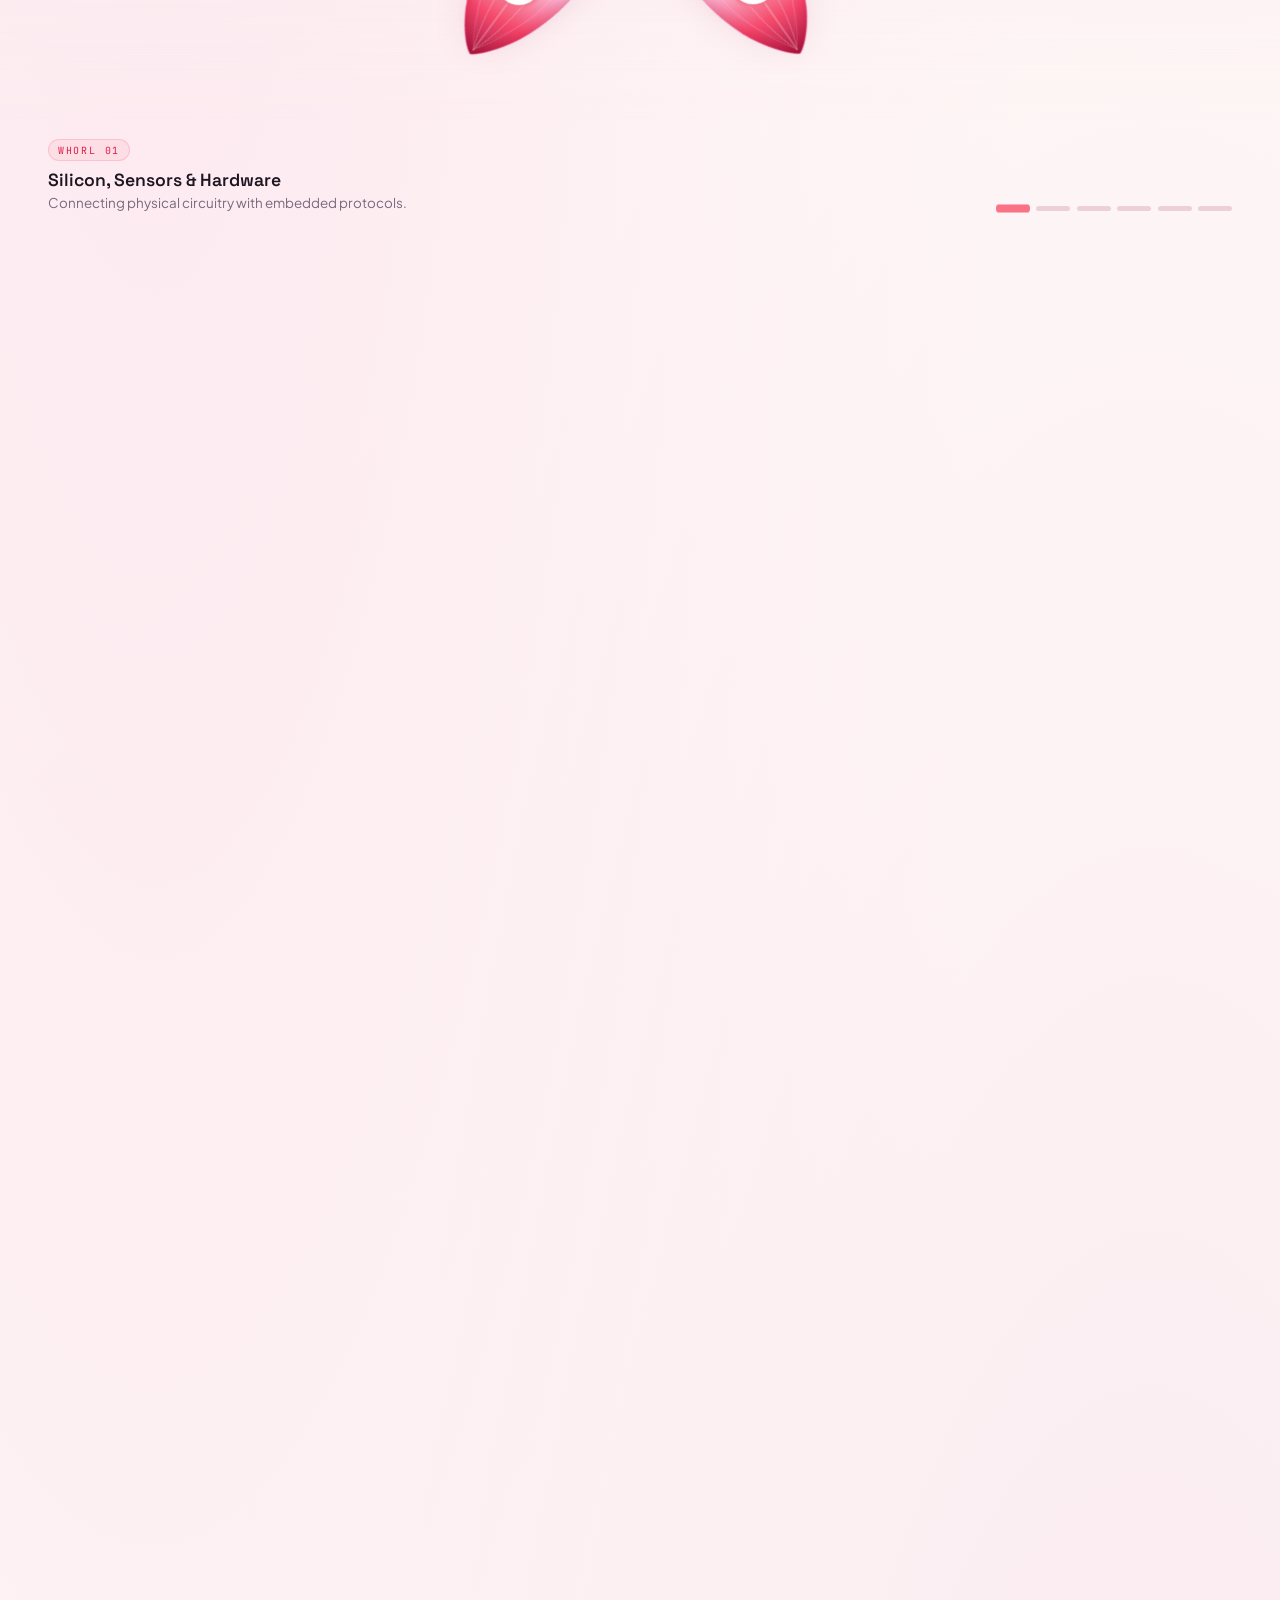
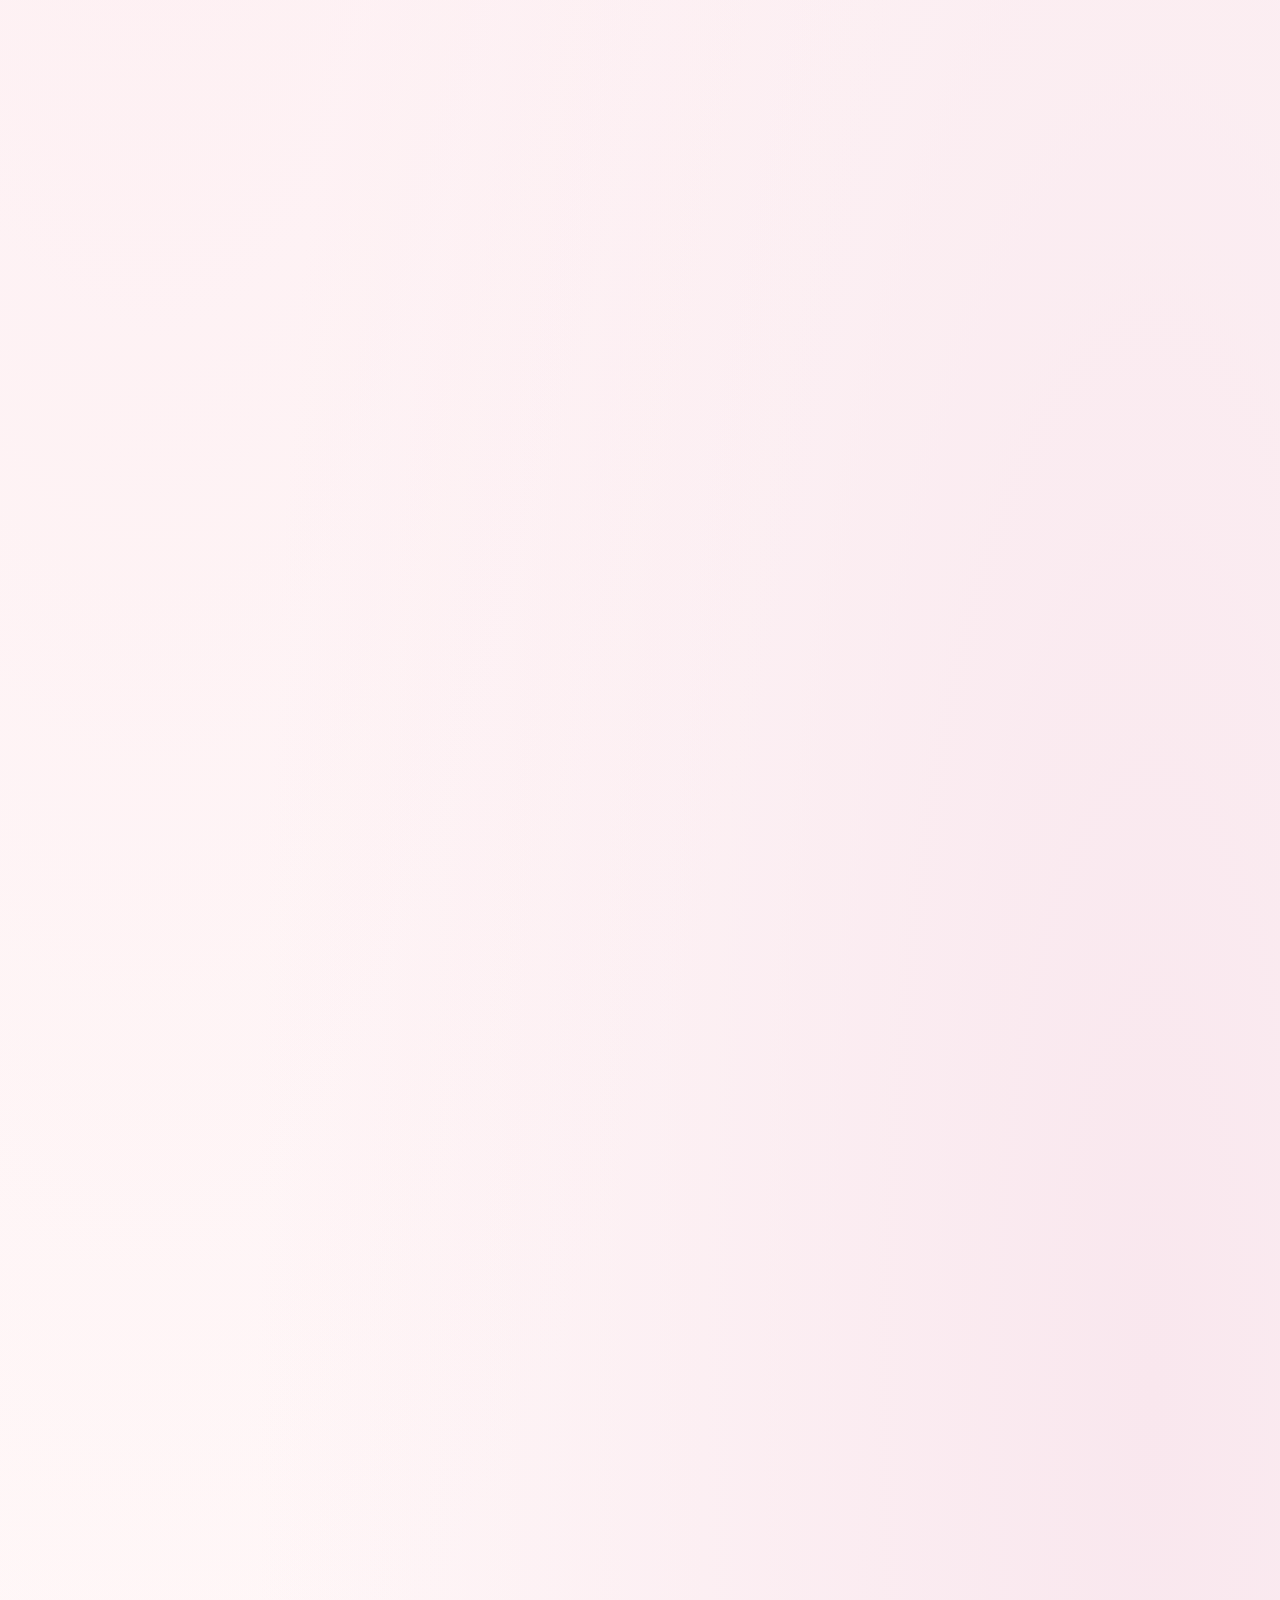
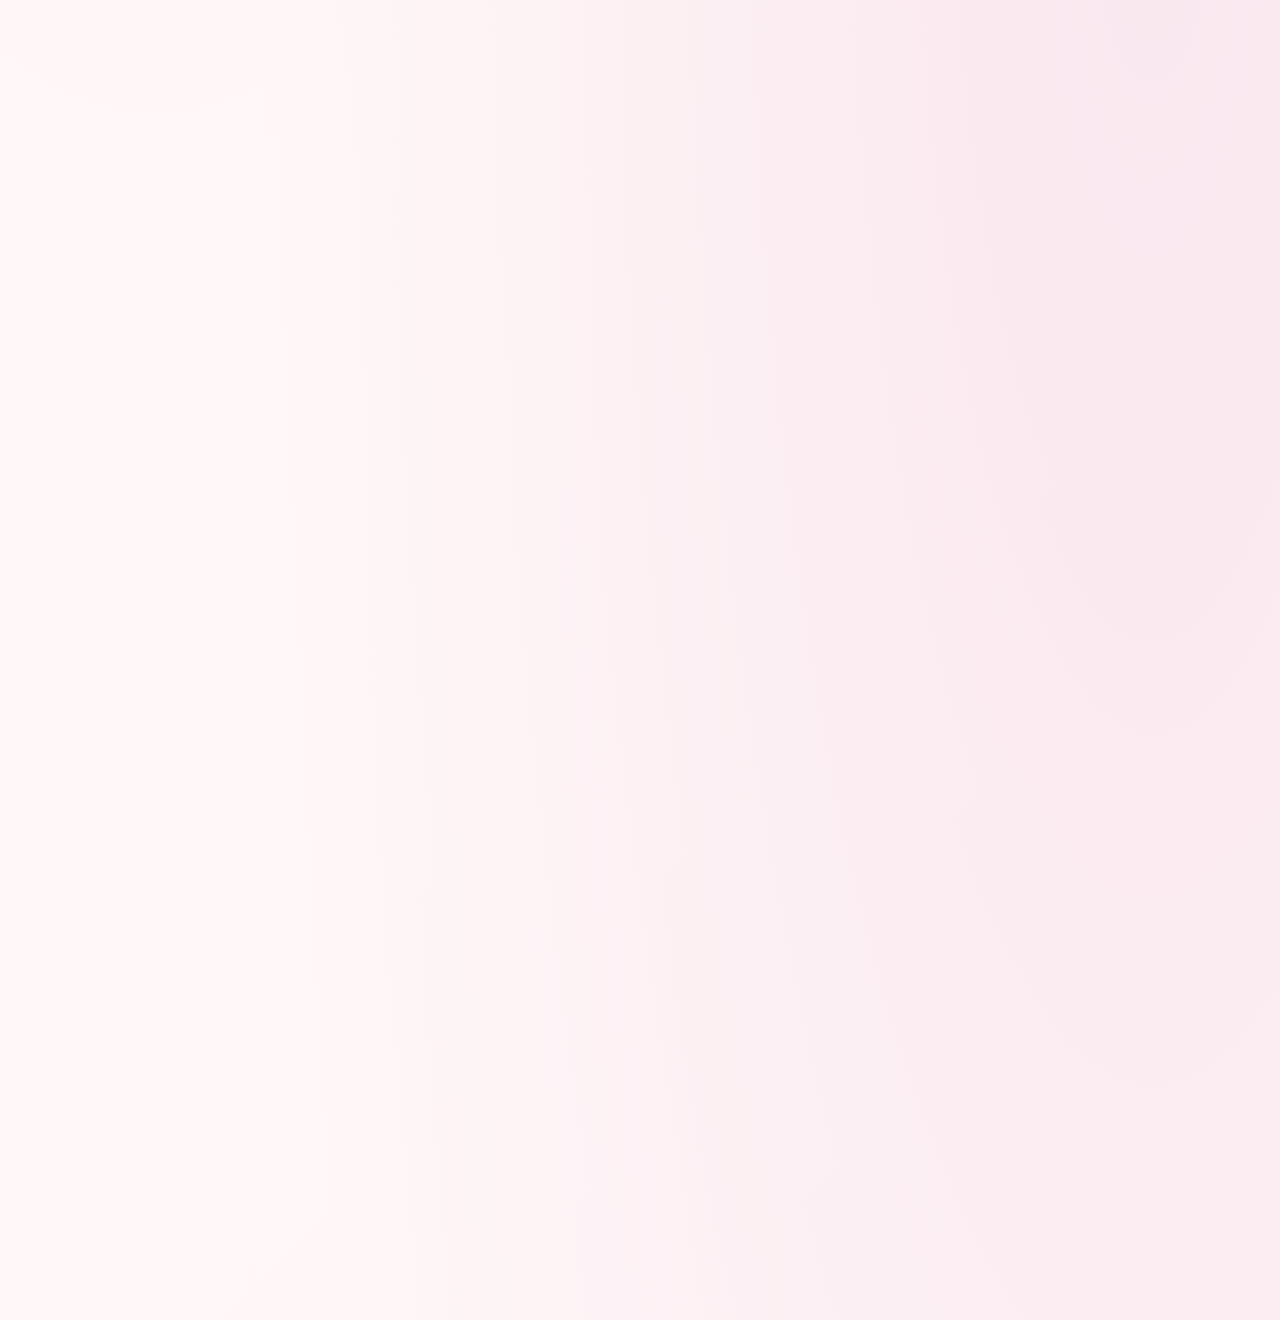
==== commit d066b45f: "feat(atelier-proto): add pink lotus botanical fidelity and virtual momentum smooth scrolling - Repla" ====
--- a/prototypes/lotus-atelier.html
+++ b/prototypes/lotus-atelier.html
@@ -10,6 +10,9 @@
 <link href="https://fonts.googleapis.com/css2?family=Space+Grotesk:wght@400;600;700&family=Plus+Jakarta+Sans:wght@400;500;600&family=JetBrains+Mono:wght@400;500&display=swap" rel="stylesheet">
 <style>
   *, *::before, *::after { box-sizing: border-box; }
+  html {
+    scroll-behavior: auto !important;
+  }
   body {
     margin: 0;
     background: var(--bg-main);
@@ -372,52 +375,63 @@
     <div class="pond" id="pond">
       <div class="water" aria-hidden="true"></div>
       <div class="lotus-pads" id="lotusPads" aria-hidden="true">
-        <!-- Botanical Pad 1 (broad background left) -->
+        <!-- Botanical Peltate Lotus Pad 1 (broad background left, orbicular with radial veins & dew drops) -->
         <svg class="lotus-pad pad-1" viewBox="0 0 240 240">
           <defs>
-            <radialGradient id="padGrad1" cx="48%" cy="46%" r="52%">
+            <radialGradient id="padGrad1" cx="50%" cy="50%" r="52%">
               <stop offset="0%" stop-color="#059669"/>
-              <stop offset="28%" stop-color="#047857"/>
-              <stop offset="70%" stop-color="#064E3B"/>
+              <stop offset="35%" stop-color="#047857"/>
+              <stop offset="74%" stop-color="#064E3B"/>
               <stop offset="100%" stop-color="#022C22"/>
             </radialGradient>
           </defs>
-          <path d="M 120 120 L 114 6 C 160 8, 215 48, 230 102 C 242 152, 212 214, 158 232 C 102 248, 38 220, 14 168 C -8 118, 18 52, 70 16 C 92 4, 114 6, 120 120 Z" fill="url(#padGrad1)"/>
-          <g stroke="rgba(255,255,255,0.18)" stroke-width="1.1" fill="none">
-            <path d="M 120 120 Q 150 70 185 45"/>
-            <path d="M 120 120 Q 180 110 228 112"/>
-            <path d="M 120 120 Q 175 165 200 198"/>
-            <path d="M 120 120 Q 130 185 142 232"/>
-            <path d="M 120 120 Q 80 185 62 215"/>
-            <path d="M 120 120 Q 55 140 18 152"/>
-            <path d="M 120 120 Q 60 80 42 52"/>
-            <path d="M 120 120 Q 90 50 86 18"/>
+          <path d="M 120 10 C 158 8, 196 24, 222 56 C 240 88, 238 132, 220 168 C 198 208, 158 232, 120 234 C 78 232, 38 208, 18 168 C 0 132, -2 88, 16 56 C 42 24, 80 8, 120 10 Z" fill="url(#padGrad1)"/>
+          <g stroke="rgba(255,255,255,0.22)" stroke-width="1.0" fill="none">
+            <path d="M 120 120 Q 148 68 178 32"/>
+            <path d="M 120 120 Q 175 75 212 55"/>
+            <path d="M 120 120 Q 185 110 228 114"/>
+            <path d="M 120 120 Q 180 155 214 178"/>
+            <path d="M 120 120 Q 155 185 178 218"/>
+            <path d="M 120 120 Q 120 185 120 232"/>
+            <path d="M 120 120 Q 85 185 62 218"/>
+            <path d="M 120 120 Q 60 155 26 178"/>
+            <path d="M 120 120 Q 55 110 12 114"/>
+            <path d="M 120 120 Q 65 75 28 55"/>
+            <path d="M 120 120 Q 92 68 62 32"/>
+            <path d="M 120 120 Q 120 60 120 12"/>
           </g>
-          <circle cx="120" cy="120" r="4" fill="#6EE7B7" opacity="0.85"/>
-          <ellipse cx="146" cy="138" rx="4.5" ry="3.2" fill="rgba(255,255,255,0.7)" stroke="rgba(255,255,255,0.9)" stroke-width="0.7"/>
+          <circle cx="120" cy="120" r="4.5" fill="#A7F3D0" opacity="0.9"/>
+          <ellipse cx="148" cy="138" rx="5" ry="3.5" fill="rgba(255,255,255,0.75)" stroke="rgba(255,255,255,0.9)" stroke-width="0.8"/>
+          <ellipse cx="94" cy="98" rx="3.5" ry="2.5" fill="rgba(255,255,255,0.7)" stroke="rgba(255,255,255,0.85)" stroke-width="0.7"/>
         </svg>
-        <!-- Botanical Pad 2 (background right) -->
+        <!-- Botanical Peltate Lotus Pad 2 (background right) -->
         <svg class="lotus-pad pad-2" viewBox="0 0 170 170">
           <defs>
-            <radialGradient id="padGrad2" cx="50%" cy="48%" r="52%">
+            <radialGradient id="padGrad2" cx="50%" cy="50%" r="52%">
               <stop offset="0%" stop-color="#10B981"/>
-              <stop offset="35%" stop-color="#059669"/>
-              <stop offset="75%" stop-color="#064E3B"/>
+              <stop offset="38%" stop-color="#059669"/>
+              <stop offset="76%" stop-color="#064E3B"/>
               <stop offset="100%" stop-color="#022C22"/>
             </radialGradient>
           </defs>
-          <path d="M 85 85 L 80 5 C 115 6, 155 35, 164 75 C 172 112, 148 155, 110 166 C 70 177, 24 154, 8 116 C -6 80, 12 34, 50 10 C 65 3, 80 5, 85 85 Z" fill="url(#padGrad2)"/>
-          <g stroke="rgba(255,255,255,0.2)" stroke-width="1" fill="none">
-            <path d="M 85 85 Q 110 50 135 32"/>
-            <path d="M 85 85 Q 130 80 162 82"/>
-            <path d="M 85 85 Q 125 120 142 144"/>
-            <path d="M 85 85 Q 92 135 100 166"/>
-            <path d="M 85 85 Q 55 130 42 152"/>
-            <path d="M 85 85 Q 40 100 12 110"/>
-            <path d="M 85 85 Q 42 55 30 36"/>
+          <path d="M 85 8 C 112 6, 138 18, 156 40 C 168 62, 168 94, 154 118 C 140 148, 112 164, 85 166 C 56 164, 28 148, 14 118 C 0 94, 0 62, 12 40 C 30 18, 56 6, 85 8 Z" fill="url(#padGrad2)"/>
+          <g stroke="rgba(255,255,255,0.22)" stroke-width="0.9" fill="none">
+            <path d="M 85 85 Q 105 48 126 22"/>
+            <path d="M 85 85 Q 124 54 150 40"/>
+            <path d="M 85 85 Q 132 80 162 82"/>
+            <path d="M 85 85 Q 128 112 152 128"/>
+            <path d="M 85 85 Q 110 132 126 154"/>
+            <path d="M 85 85 Q 85 132 85 164"/>
+            <path d="M 85 85 Q 60 132 44 154"/>
+            <path d="M 85 85 Q 42 112 18 128"/>
+            <path d="M 85 85 Q 38 80 8 82"/>
+            <path d="M 85 85 Q 46 54 20 40"/>
+            <path d="M 85 85 Q 65 48 44 22"/>
+            <path d="M 85 85 Q 85 45 85 10"/>
           </g>
-          <circle cx="85" cy="85" r="3.5" fill="#A7F3D0" opacity="0.85"/>
-          <ellipse cx="102" cy="72" rx="4" ry="2.8" fill="rgba(255,255,255,0.7)" stroke="rgba(255,255,255,0.9)" stroke-width="0.8"/>
+          <circle cx="85" cy="85" r="3.5" fill="#A7F3D0" opacity="0.9"/>
+          <ellipse cx="106" cy="72" rx="4.5" ry="3.2" fill="rgba(255,255,255,0.75)" stroke="rgba(255,255,255,0.9)" stroke-width="0.8"/>
+          <ellipse cx="68" cy="102" rx="3.2" ry="2.2" fill="rgba(255,255,255,0.7)" stroke="rgba(255,255,255,0.85)" stroke-width="0.7"/>
         </svg>
       </div>
       <canvas id="ripples" aria-hidden="true"></canvas>
@@ -493,7 +507,9 @@
   var idleHint = document.getElementById('idleHint');
   var reduced = window.matchMedia('(prefers-reduced-motion: reduce)').matches;
 
-  var PETAL_PATH = 'M 50 8 C 46 8, 28 42, 16 92 C 5 136, 4 182, 18 222 C 28 245, 42 258, 50 262 C 58 258, 72 245, 82 222 C 96 182, 95 136, 84 92 C 72 42, 54 8, 50 8 Z';
+  // Botanical Pink Lotus (Nelumbo nucifera): obovate-cymbiform contour
+  // Widest in the upper-mid third (38-42% from apex), with an elegant claw base and pointed apex cusp
+  var PETAL_PATH = 'M 50 6 C 47 7, 34 18, 22 42 C 11 66, 5 95, 6 122 C 7 156, 17 195, 29 228 C 37 248, 44 260, 50 262 C 56 260, 63 248, 71 228 C 83 195, 93 156, 94 122 C 95 95, 89 66, 78 42 C 66 18, 53 7, 50 6 Z';
 
   function clamp(v, a, b) { return Math.min(b, Math.max(a, v)); }
   function lerp(a, b, t) { return a + (b - a) * t; }
@@ -562,14 +578,58 @@
       .map(function (s) { return s[0]; }).join('').toUpperCase();
   }
 
+  function hexToRgb(hex) {
+    var num = parseInt(hex.replace('#', ''), 16);
+    return [(num >> 16) & 255, (num >> 8) & 255, num & 255];
+  }
+  function rgbToHex(rgb) {
+    return '#' + rgb.map(function (x) {
+      var s = Math.round(clamp(x, 0, 255)).toString(16);
+      return s.length === 1 ? '0' + s : s;
+    }).join('');
+  }
+  function lerpColor(c1, c2, t) {
+    var a = hexToRgb(c1), b = hexToRgb(c2);
+    return rgbToHex([
+      lerp(a[0], b[0], t),
+      lerp(a[1], b[1], t),
+      lerp(a[2], b[2], t)
+    ]);
+  }
+
+  // Botanical Pink Lotus (Nelumbo nucifera) coloration progression across whorls:
+  // wi: 0 (outermost calyx sepals) to 5 (innermost tender core)
+  function lotusPalette(wi) {
+    var t = wi / (N - 1);
+    var isOuter = wi <= 1;
+    return {
+      // Front (Adaxial) inner velvety face
+      claw:     isOuter ? '#D8EED5' : lerpColor('#E5F5E2', '#FFFDF8', t), // pale jade celadon claw base
+      clawMid:  isOuter ? '#EEF8EC' : '#FFFDF9',                          // creamy ivory transition
+      body:     '#FFF7FA',                                                // luminous white belly
+      blush:    lerpColor('#FBCFE8', '#FCE7F3', t),                       // soft tender rose blush
+      rose:     lerpColor('#F43F5E', '#FB7185', t),                       // glowing lotus petal rose
+      apex:     lerpColor('#9F1239', '#BE123C', t),                       // deep carmine apex tip kiss
+      stroke:   'rgba(244, 114, 182, 0.42)',                              // delicate petal edge stroke
+
+      // Back (Abaxial) outer face
+      backCalyx: isOuter ? '#C0E2BD' : lerpColor('#D2EBD0', '#F2FAF0', t), // outer calyx base
+      backMid:   isOuter ? '#EDF8EA' : '#FFFDF9',
+      backBlush: '#FCE7F3',
+      backRose:  lerpColor('#E11D48', '#FB7185', t),
+      backApex:  lerpColor('#881337', '#9F1239', t),
+      backKeel:  'rgba(190, 18, 60, 0.32)'
+    };
+  }
+
   var petals = [];
 
   WHORLS.forEach(function (whorl, wi) {
     var g = geom(wi);
+    var pal = lotusPalette(wi);
     whorl.staples.forEach(function (pair, pi) {
       var name = pair[0], mark = pair[1];
       var brand = brandOf(name, mark);
-      var color = (brand && brand.color) || '#FB7185';
       var angle = g.offset + pi * (360 / whorl.staples.length);
 
       var petal = document.createElement('div');
@@ -590,11 +650,6 @@
       var bgid = 'pbg-' + wi + '-' + pi;
       var bsh = 'pbsh-' + wi + '-' + pi;
 
-      var isOuter = wi <= 1;
-      var calyxColor = isOuter ? '#EAF6E8' : '#F7FDF4';
-      var outerCalyxBase = isOuter ? '#C2E8C0' : '#E8F5E4';
-      var outerMid = isOuter ? 'color-mix(in oklab, ' + color + ' 28%, #FED7E2)' : 'color-mix(in oklab, ' + color + ' 35%, #FCE7F3)';
-
       // 1. FRONT FACE (Inner velvety surface, fine veins, delicate blush, and sticker)
       var front = document.createElement('div');
       front.className = 'petal-face petal-front';
@@ -602,27 +657,31 @@
         '<svg viewBox="0 0 100 264" preserveAspectRatio="none" aria-hidden="true">' +
           '<defs>' +
             '<linearGradient id="' + gid + '" x1="0" y1="1" x2="0" y2="0">' +
-              '<stop offset="0%" stop-color="' + calyxColor + '"/>' +
-              '<stop offset="18%" stop-color="#FFFDF7"/>' +
-              '<stop offset="48%" stop-color="color-mix(in oklab, ' + color + ' 24%, #FFEBF0)"/>' +
-              '<stop offset="78%" stop-color="color-mix(in oklab, ' + color + ' 55%, #F472B6)"/>' +
-              '<stop offset="100%" stop-color="color-mix(in oklab, ' + color + ' 82%, #BE123C)"/>' +
+              '<stop offset="0%" stop-color="' + pal.claw + '"/>' +
+              '<stop offset="12%" stop-color="' + pal.clawMid + '"/>' +
+              '<stop offset="34%" stop-color="' + pal.body + '"/>' +
+              '<stop offset="62%" stop-color="' + pal.blush + '"/>' +
+              '<stop offset="84%" stop-color="' + pal.rose + '"/>' +
+              '<stop offset="100%" stop-color="' + pal.apex + '"/>' +
             '</linearGradient>' +
-            '<radialGradient id="' + shid + '" cx="50%" cy="58%" r="48%">' +
-              '<stop offset="0%" stop-color="rgba(255,255,255,0.42)"/>' +
-              '<stop offset="65%" stop-color="rgba(255,255,255,0.0)"/>' +
-              '<stop offset="100%" stop-color="rgba(190,18,60,0.12)"/>' +
+            '<radialGradient id="' + shid + '" cx="50%" cy="54%" r="52%">' +
+              '<stop offset="0%" stop-color="rgba(255,255,255,0.48)"/>' +
+              '<stop offset="55%" stop-color="rgba(255,255,255,0.0)"/>' +
+              '<stop offset="82%" stop-color="rgba(244,114,182,0.16)"/>' +
+              '<stop offset="100%" stop-color="rgba(190,18,60,0.22)"/>' +
             '</radialGradient>' +
           '</defs>' +
           '<path class="petal-shape" d="' + PETAL_PATH + '" fill="url(#' + gid + ')" ' +
-            'stroke="color-mix(in oklab, ' + color + ' 35%, rgba(255,255,255,0.92))" stroke-width="1.1"/>' +
+            'stroke="' + pal.stroke + '" stroke-width="1.1"/>' +
           '<path d="' + PETAL_PATH + '" fill="url(#' + shid + ')"/>' +
-          '<g class="petal-veins" opacity="0.36">' +
-            '<path d="M 50 14 Q 50 135 50 258" stroke="#FFFFFF" stroke-width="1.1" fill="none"/>' +
-            '<path d="M 50 258 Q 32 180 34 85 Q 36 45 50 14" stroke="#FFFFFF" stroke-width="0.75" fill="none"/>' +
-            '<path d="M 50 258 Q 68 180 66 85 Q 64 45 50 14" stroke="#FFFFFF" stroke-width="0.75" fill="none"/>' +
-            '<path d="M 50 258 Q 18 200 20 120 Q 24 70 48 20" stroke="#FFFFFF" stroke-width="0.55" fill="none"/>' +
-            '<path d="M 50 258 Q 82 200 80 120 Q 76 70 52 20" stroke="#FFFFFF" stroke-width="0.55" fill="none"/>' +
+          '<g class="petal-veins" opacity="0.44">' +
+            '<path d="M 50 10 Q 50 135 50 258" stroke="rgba(255,255,255,0.85)" stroke-width="1.1" fill="none"/>' +
+            '<path d="M 50 258 Q 36 175 36 95 Q 38 42 50 10" stroke="rgba(255,255,255,0.65)" stroke-width="0.75" fill="none"/>' +
+            '<path d="M 50 258 Q 64 175 64 95 Q 62 42 50 10" stroke="rgba(255,255,255,0.65)" stroke-width="0.75" fill="none"/>' +
+            '<path d="M 50 258 Q 22 185 18 115 Q 20 58 48 14" stroke="rgba(255,255,255,0.5)" stroke-width="0.6" fill="none"/>' +
+            '<path d="M 50 258 Q 78 185 82 115 Q 80 58 52 14" stroke="rgba(255,255,255,0.5)" stroke-width="0.6" fill="none"/>' +
+            '<path d="M 50 258 Q 12 195 10 135 Q 12 75 46 22" stroke="rgba(255,230,240,0.38)" stroke-width="0.45" fill="none"/>' +
+            '<path d="M 50 258 Q 88 195 90 135 Q 88 75 54 22" stroke="rgba(255,230,240,0.38)" stroke-width="0.45" fill="none"/>' +
           '</g>' +
         '</svg>';
 
@@ -648,28 +707,29 @@
         '<svg viewBox="0 0 100 264" preserveAspectRatio="none" aria-hidden="true">' +
           '<defs>' +
             '<linearGradient id="' + bgid + '" x1="0" y1="1" x2="0" y2="0">' +
-              '<stop offset="0%" stop-color="' + outerCalyxBase + '"/>' +
-              '<stop offset="22%" stop-color="#F2FBF0"/>' +
-              '<stop offset="52%" stop-color="' + outerMid + '"/>' +
-              '<stop offset="82%" stop-color="color-mix(in oklab, ' + color + ' 60%, #FB7185)"/>' +
-              '<stop offset="100%" stop-color="color-mix(in oklab, ' + color + ' 85%, #9F1239)"/>' +
+              '<stop offset="0%" stop-color="' + pal.backCalyx + '"/>' +
+              '<stop offset="15%" stop-color="' + pal.backMid + '"/>' +
+              '<stop offset="38%" stop-color="#FFFDF9"/>' +
+              '<stop offset="65%" stop-color="' + pal.backBlush + '"/>' +
+              '<stop offset="86%" stop-color="' + pal.backRose + '"/>' +
+              '<stop offset="100%" stop-color="' + pal.backApex + '"/>' +
             '</linearGradient>' +
             '<linearGradient id="' + bsh + '" x1="0" y1="0" x2="1" y2="0">' +
-              '<stop offset="0%" stop-color="rgba(0,0,0,0.14)"/>' +
-              '<stop offset="30%" stop-color="rgba(255,255,255,0.0)"/>' +
-              '<stop offset="50%" stop-color="rgba(255,255,255,0.36)"/>' +
-              '<stop offset="70%" stop-color="rgba(255,255,255,0.0)"/>' +
-              '<stop offset="100%" stop-color="rgba(0,0,0,0.14)"/>' +
+              '<stop offset="0%" stop-color="rgba(0,0,0,0.12)"/>' +
+              '<stop offset="28%" stop-color="rgba(255,255,255,0.0)"/>' +
+              '<stop offset="50%" stop-color="rgba(255,255,255,0.40)"/>' +
+              '<stop offset="72%" stop-color="rgba(255,255,255,0.0)"/>' +
+              '<stop offset="100%" stop-color="rgba(0,0,0,0.12)"/>' +
             '</linearGradient>' +
           '</defs>' +
           '<path class="petal-shape" d="' + PETAL_PATH + '" fill="url(#' + bgid + ')" ' +
-            'stroke="color-mix(in oklab, ' + color + ' 45%, #FFFFFF)" stroke-width="1.2"/>' +
+            'stroke="rgba(255,255,255,0.9)" stroke-width="1.1"/>' +
           '<path d="' + PETAL_PATH + '" fill="url(#' + bsh + ')"/>' +
-          '<path d="M 50 8 Q 50 135 50 260" stroke="rgba(159,18,57,0.32)" stroke-width="3.2" stroke-linecap="round" fill="none"/>' +
-          '<path d="M 50 8 Q 50 135 50 260" stroke="#FFFFFF" stroke-width="1.8" stroke-linecap="round" fill="none" opacity="0.75"/>' +
-          '<g opacity="0.25">' +
-            '<path d="M 50 258 Q 30 185 30 95 Q 35 48 50 14" stroke="#FFFFFF" stroke-width="0.8" fill="none"/>' +
-            '<path d="M 50 258 Q 70 185 70 95 Q 65 48 50 14" stroke="#FFFFFF" stroke-width="0.8" fill="none"/>' +
+          '<path d="M 50 8 Q 50 135 50 260" stroke="' + pal.backKeel + '" stroke-width="3.2" stroke-linecap="round" fill="none"/>' +
+          '<path d="M 50 8 Q 50 135 50 260" stroke="#FFFFFF" stroke-width="1.8" stroke-linecap="round" fill="none" opacity="0.80"/>' +
+          '<g opacity="0.28">' +
+            '<path d="M 50 258 Q 30 185 28 105 Q 32 50 50 12" stroke="#FFFFFF" stroke-width="0.8" fill="none"/>' +
+            '<path d="M 50 258 Q 70 185 72 105 Q 68 50 50 12" stroke="#FFFFFF" stroke-width="0.8" fill="none"/>' +
           '</g>' +
         '</svg>';
 
@@ -766,6 +826,39 @@
   world.appendChild(pod);
   world.appendChild(podLabel);
 
+  // ------------------------------------------------------------------
+  // STATE & SMOOTH MOMENTUM SCROLL ENGINE
+  // ------------------------------------------------------------------
+  var urlParams = new URLSearchParams(window.location.search);
+  var initialBloom = urlParams.has('bloom') ? clamp(parseFloat(urlParams.get('bloom')), 0, 1) : 0.35;
+  var bloom = initialBloom;         // where we actually are — eased, never snapped
+  var idle = 0;             // 0 = actively scrolling, 1 = fully settled
+  var lastInput = performance.now();
+  var orbitAmount = 28;     // scales the yaw keyframes
+  var idleEnabled = true;
+
+  function maxScroll() {
+    return Math.max(1, track.offsetHeight - window.innerHeight);
+  }
+
+  function whorlProgress(p, b) {
+    return clamp((b - (p.wi * 0.13 + p.delay)) / 0.42, 0, 1);
+  }
+
+  // Momentum virtual scroll controller
+  var currentScroll = window.scrollY || (initialBloom * maxScroll());
+  var targetScroll = currentScroll;
+  var scrollVelocity = 0;
+  var isProgrammaticScroll = false;
+  var hasUserScrolled = window.scrollY > 0;
+  var isTouch = false;
+
+  function smoothScrollTo(y) {
+    targetScroll = clamp(y, 0, maxScroll());
+    hasUserScrolled = true;
+    lastInput = performance.now();
+  }
+
   // stops
   WHORLS.forEach(function (w, i) {
     var b = document.createElement('button');
@@ -773,22 +866,10 @@
     b.type = 'button';
     b.title = w.title;
     b.addEventListener('click', function () {
-      window.scrollTo({ top: clamp(i * 0.13 + 0.2, 0, 1) * maxScroll(), behavior: 'smooth' });
+      smoothScrollTo(clamp(i * 0.13 + 0.2, 0, 1) * maxScroll());
     });
     stops.appendChild(b);
   });
-
-  // ------------------------------------------------------------------
-  // STATE
-  // ------------------------------------------------------------------
-  var urlParams = new URLSearchParams(window.location.search);
-  var initialBloom = urlParams.has('bloom') ? clamp(parseFloat(urlParams.get('bloom')), 0, 1) : 0.35;
-  var bloomTarget = initialBloom;   // where scroll (or the scrubber) wants us
-  var bloom = initialBloom;         // where we actually are — eased, never snapped
-  var idle = 0;             // 0 = actively scrolling, 1 = fully settled
-  var lastInput = performance.now();
-  var orbitAmount = 28;     // scales the yaw keyframes
-  var idleEnabled = true;
 
   // Enhanced mouse parallax & 3D drag-to-orbit
   var pointerYaw = 0, pointerTilt = 0;         // cursor tilt targets
@@ -812,24 +893,74 @@
   if (bloomRange) bloomRange.value = String(initialBloom);
   if (bloomOut) bloomOut.textContent = initialBloom.toFixed(2);
 
-  function maxScroll() {
-    return Math.max(1, track.offsetHeight - window.innerHeight);
-  }
-
-  function whorlProgress(p, b) {
-    return clamp((b - (p.wi * 0.13 + p.delay)) / 0.42, 0, 1);
-  }
+  window.addEventListener('touchstart', function () { isTouch = true; }, { passive: true });
+  window.addEventListener('touchend', function () { isTouch = false; }, { passive: true });
+
+  window.addEventListener('wheel', function (e) {
+    if (reduced) return;
+
+    var dy = e.deltaY;
+    if (e.deltaMode === 1) dy *= 36;        // Firefox line mode
+    else if (e.deltaMode === 2) dy *= 600;   // Page mode
+
+    targetScroll = clamp(targetScroll + dy, 0, maxScroll());
+    hasUserScrolled = true;
+    lastInput = performance.now();
+
+    e.preventDefault();
+  }, { passive: false });
 
   window.addEventListener('scroll', function () {
-    bloomTarget = clamp(window.scrollY / maxScroll(), 0, 1);
-    bloomRange.value = String(bloomTarget);
+    if (isProgrammaticScroll) {
+      isProgrammaticScroll = false;
+      return;
+    }
+    // External scroll (scrollbar drag, mobile touch, etc.)
+    if (Math.abs(window.scrollY - targetScroll) > 1) {
+      targetScroll = clamp(window.scrollY, 0, maxScroll());
+      hasUserScrolled = true;
+      if (isTouch) {
+        currentScroll = targetScroll;
+      }
+    }
     lastInput = performance.now();
   }, { passive: true });
 
+  window.addEventListener('keydown', function (e) {
+    if (e.target.tagName === 'INPUT' || e.target.tagName === 'TEXTAREA') return;
+    var step = window.innerHeight * 0.24;
+    if (e.key === 'ArrowDown') {
+      smoothScrollTo(targetScroll + step);
+      e.preventDefault();
+    } else if (e.key === 'ArrowUp') {
+      smoothScrollTo(targetScroll - step);
+      e.preventDefault();
+    } else if (e.key === 'PageDown' || (e.key === ' ' && !e.shiftKey)) {
+      smoothScrollTo(targetScroll + window.innerHeight * 0.78);
+      e.preventDefault();
+    } else if (e.key === 'PageUp' || (e.key === ' ' && e.shiftKey)) {
+      smoothScrollTo(targetScroll - window.innerHeight * 0.78);
+      e.preventDefault();
+    } else if (e.key === 'Home') {
+      smoothScrollTo(0);
+      e.preventDefault();
+    } else if (e.key === 'End') {
+      smoothScrollTo(maxScroll());
+      e.preventDefault();
+    }
+  });
+
   bloomRange.addEventListener('input', function (e) {
-    bloomTarget = parseFloat(e.target.value);
+    var val = parseFloat(e.target.value);
+    targetScroll = val * maxScroll();
+    currentScroll = targetScroll;
+    bloom = val;
+    hasUserScrolled = true;
+    isProgrammaticScroll = true;
+    window.scrollTo(0, Math.round(targetScroll));
     lastInput = performance.now();
   });
+
   document.getElementById('orbitRange').addEventListener('input', function (e) {
     orbitAmount = parseInt(e.target.value, 10);
   });
@@ -841,9 +972,7 @@
   Array.prototype.forEach.call(document.querySelectorAll('.cam-btn'), function (btn) {
     btn.addEventListener('click', function () {
       var val = parseFloat(btn.getAttribute('data-bloom'));
-      bloomTarget = val;
-      if (bloomRange) bloomRange.value = String(val);
-      window.scrollTo({ top: val * maxScroll(), behavior: 'smooth' });
+      smoothScrollTo(val * maxScroll());
       lastInput = performance.now();
     });
   });
@@ -926,8 +1055,27 @@
     var dt = Math.min((now - prevNow) / 1000, 0.1);   // clamp after a tab-switch stall
     prevNow = now;
 
-    // scroll -> bloom is eased, so flicks and trackpad jitter never show
-    bloom += (bloomTarget - bloom) * (reduced ? 1 : damp(0.085, dt));
+    // ---- SMOOTH MOMENTUM SCROLL & BLOOM INTEGRATION ----
+    if (reduced) {
+      currentScroll = targetScroll;
+      bloom = clamp(currentScroll / maxScroll(), 0, 1);
+    } else {
+      var prevScroll = currentScroll;
+      // Critically damped momentum scroll smoothing (Lenis-quality physical easing)
+      currentScroll += (targetScroll - currentScroll) * damp(0.082, dt);
+      scrollVelocity = (currentScroll - prevScroll) / Math.max(0.001, dt);
+
+      // Synchronize native window scrollbar when user interacts
+      if (hasUserScrolled && Math.abs(window.scrollY - currentScroll) >= 0.5) {
+        isProgrammaticScroll = true;
+        window.scrollTo(0, Math.round(currentScroll));
+      }
+
+      var targetB = clamp(currentScroll / maxScroll(), 0, 1);
+      bloom += (targetB - bloom) * damp(0.16, dt);
+    }
+
+    bloomRange.value = bloom.toFixed(3);
 
     // idle ramps in over ~1.5s after the last input, and out fast when it resumes
     var wantIdle = (idleEnabled && !reduced && now - lastInput > 700) ? 1 : 0;
@@ -951,9 +1099,12 @@
     var waveRoll  = Math.cos(t * 0.44 + 1.7) * 1.2 * idle;
     var waveYaw   = Math.sin(t * 0.31) * 3.4 * idle;
 
+    // Dynamic scroll velocity pitch inertia: subtle physical weight when scrolling
+    var scrollPitchInertia = clamp(scrollVelocity * 0.0022, -3.2, 3.2);
+
     // Flight trajectory roll banking + cursor parallax roll
     var totalRoll = cam.roll + waveRoll + (pYaw * 0.12);
-    var totalTilt = clamp(cam.tilt + wavePitch + pTilt + curDragTilt, 10, 85);
+    var totalTilt = clamp(cam.tilt + wavePitch + pTilt + curDragTilt + scrollPitchInertia, 10, 85);
     var totalYaw  = cam.yaw * (orbitAmount / 28) + waveYaw + pYaw + curDragYaw;
     var totalDist = cam.dist * (1 + 0.006 * Math.sin(t * 0.27) * idle);
     var totalLift = cam.lift + (waveHeave * 0.4);
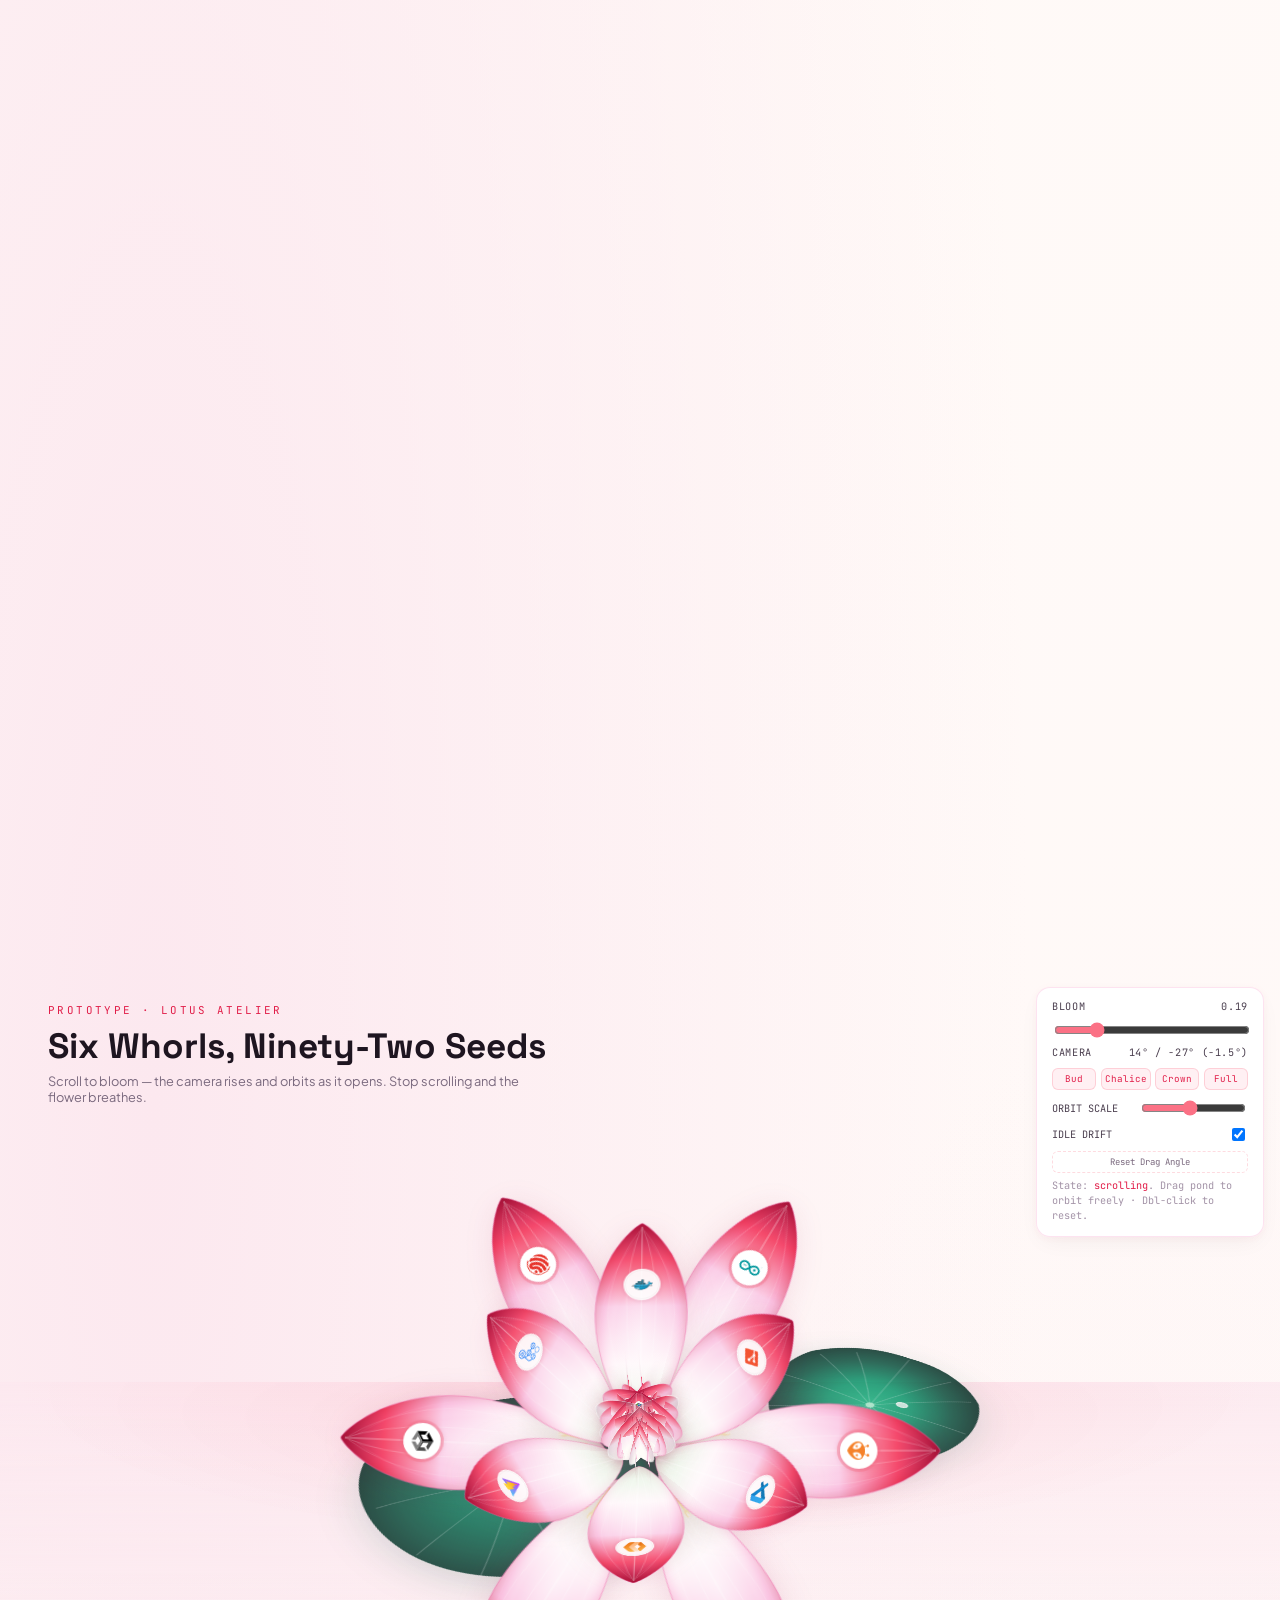
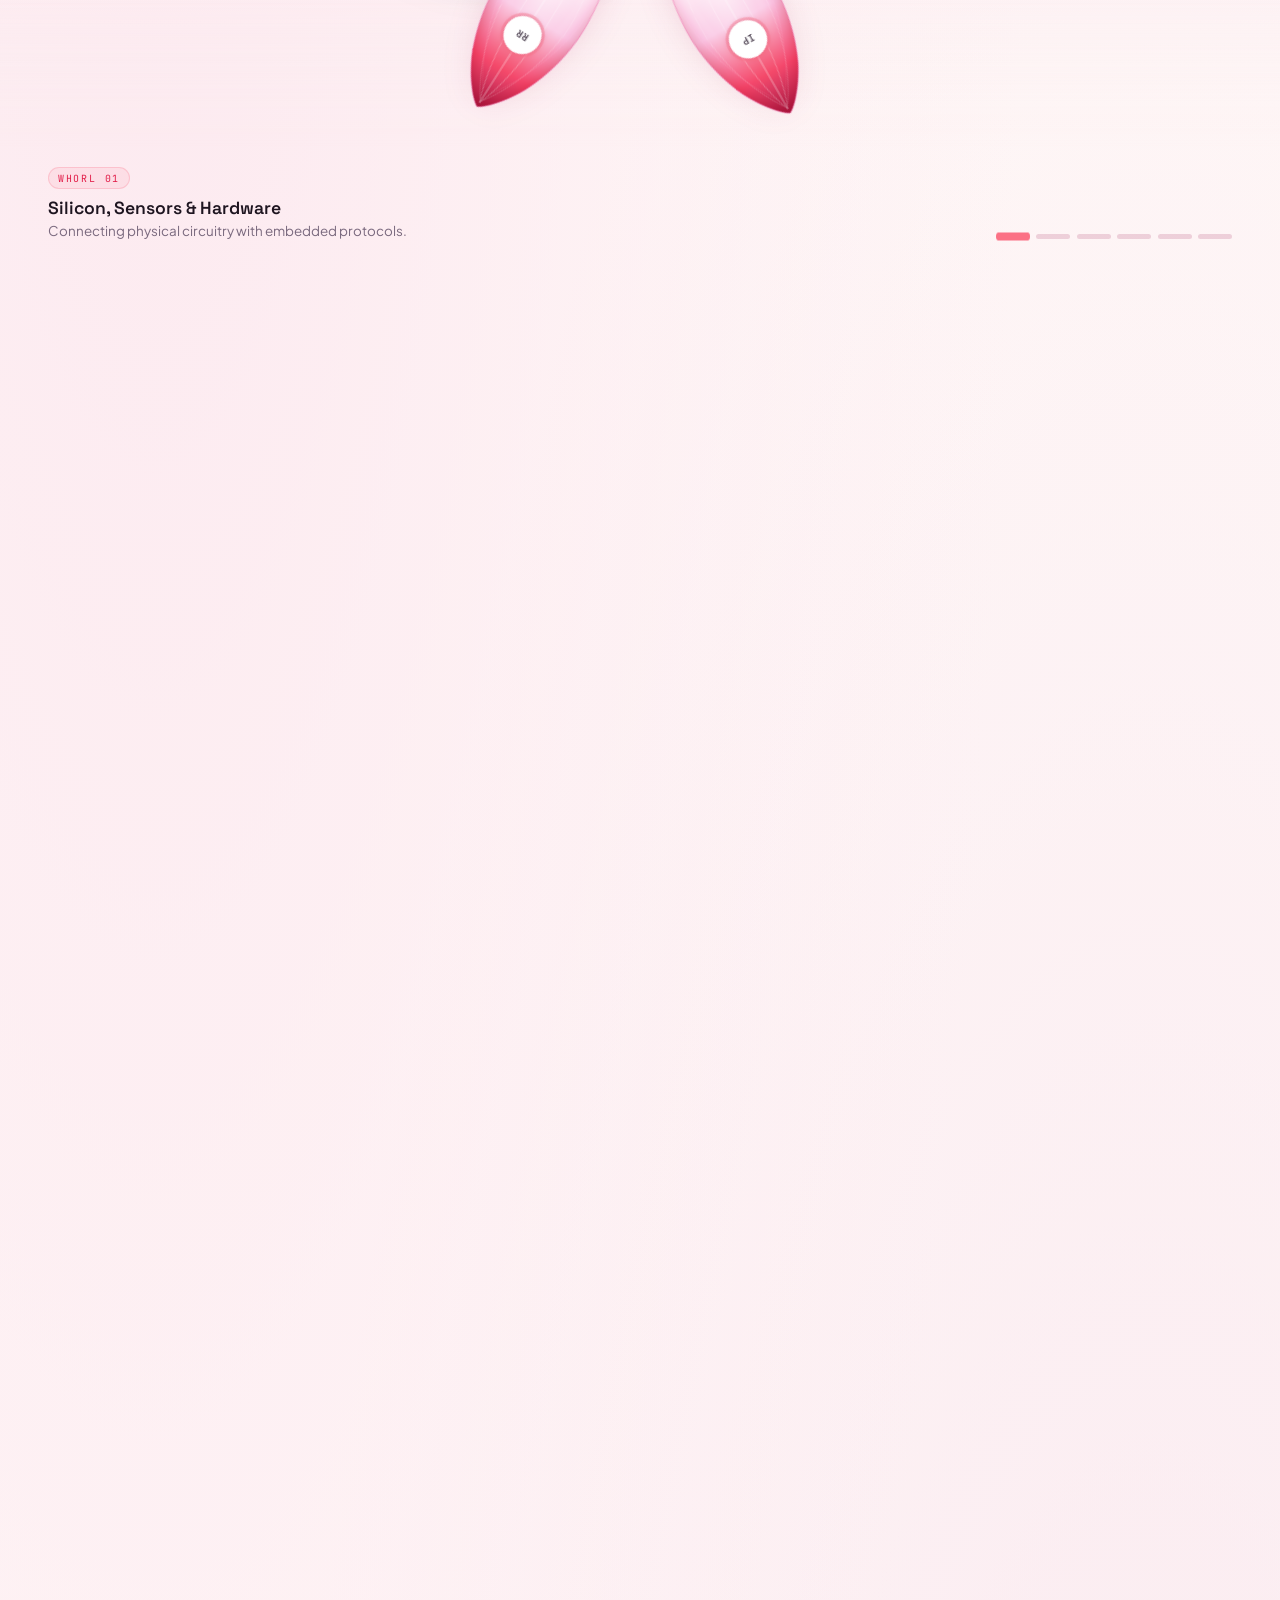
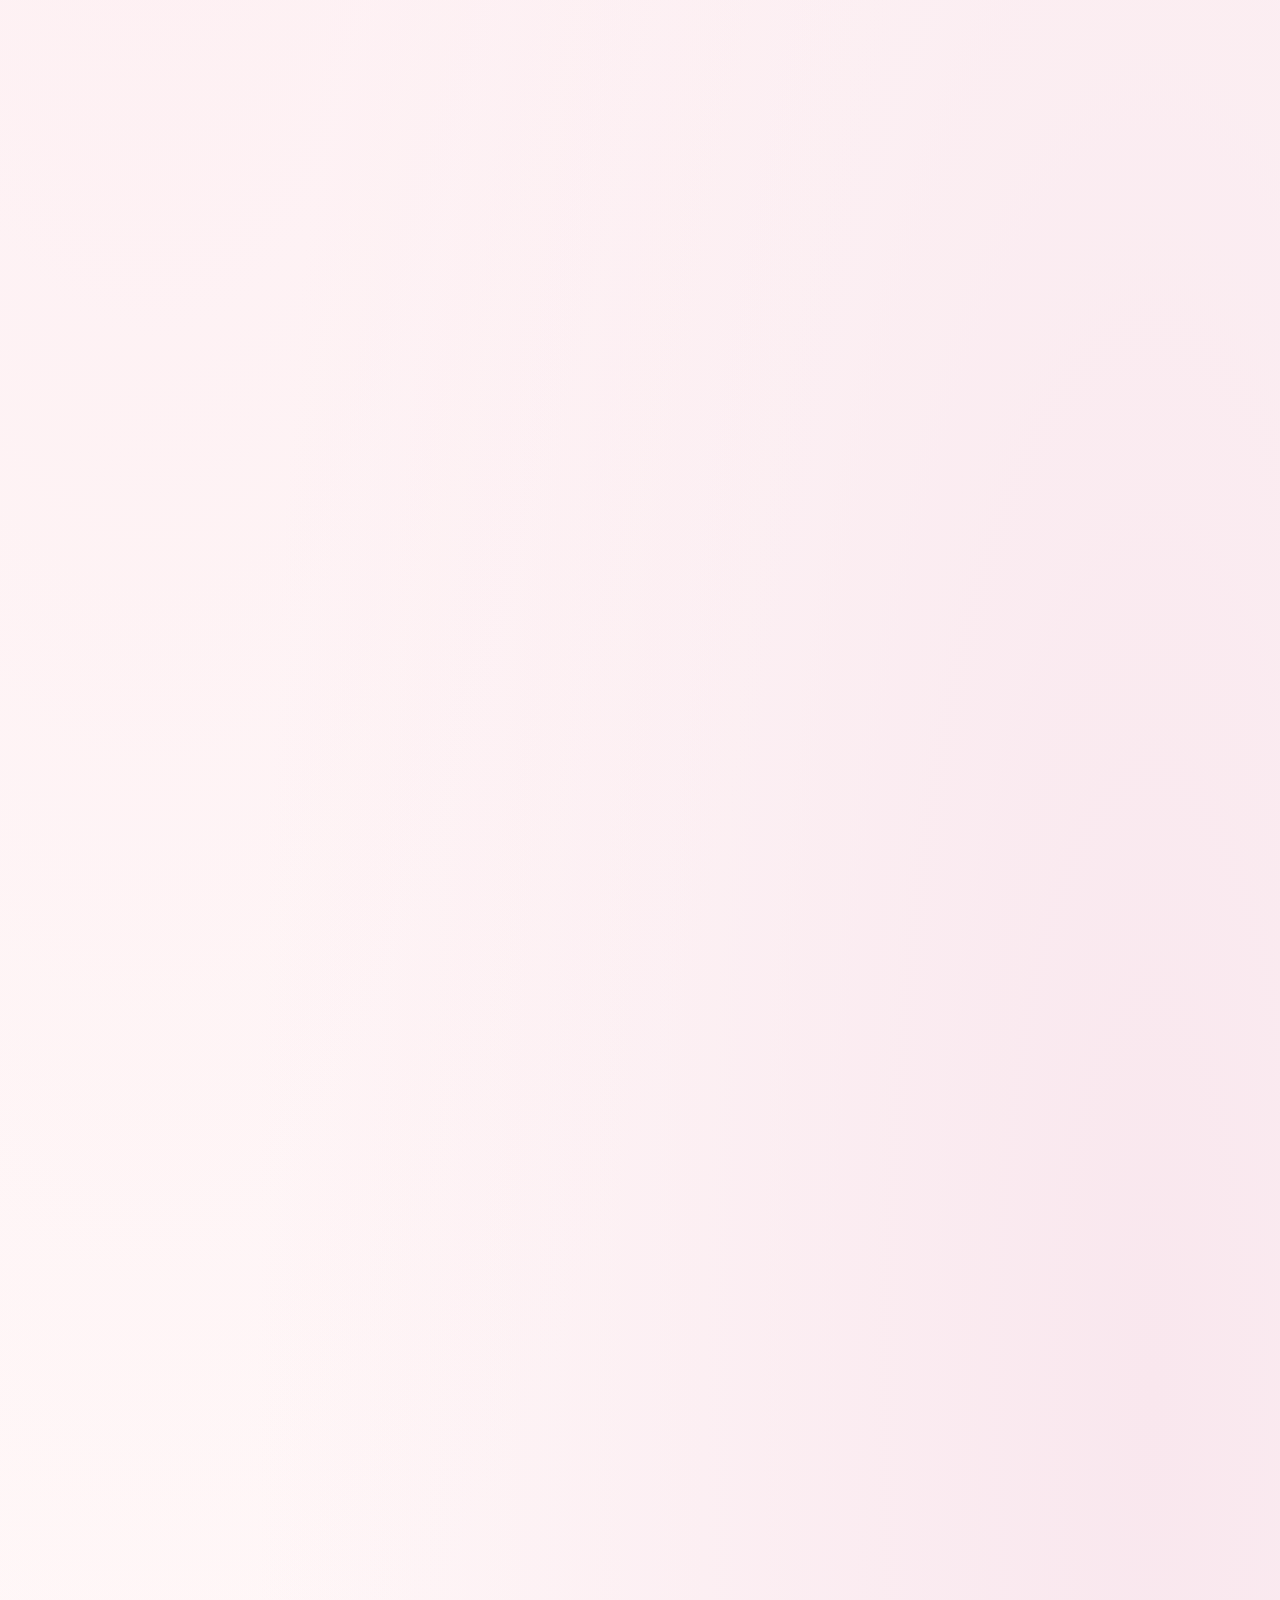
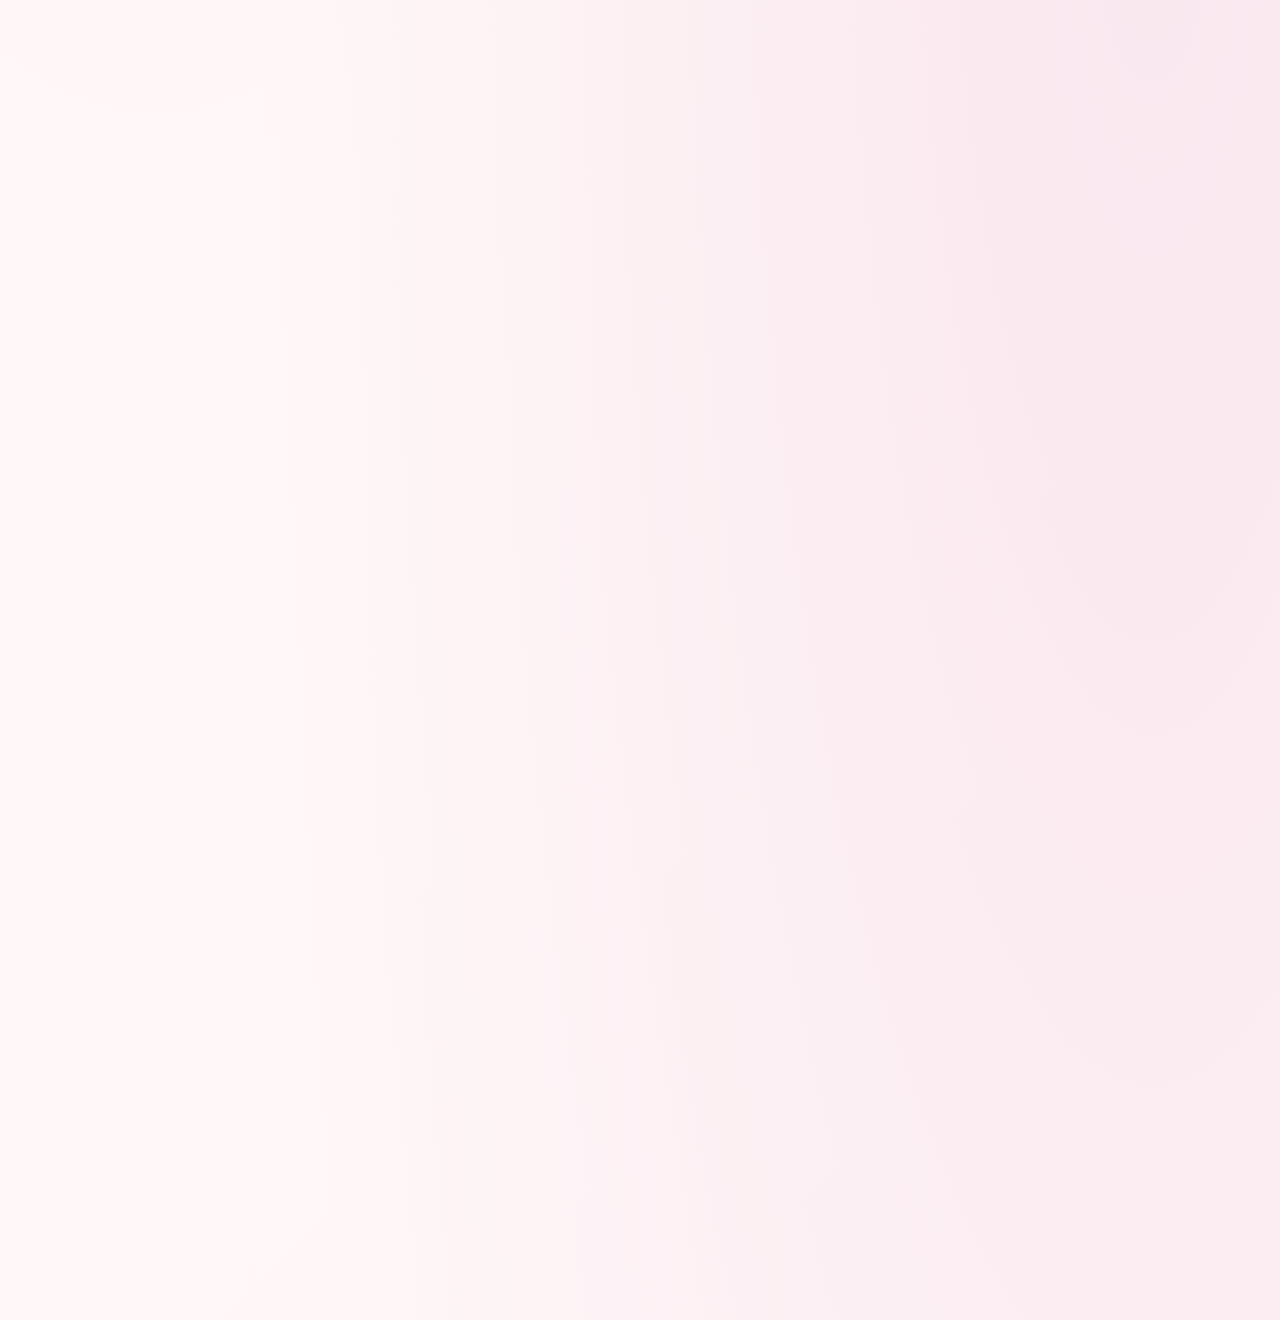
==== commit baee76c6: "feat(atelier-proto): calibrate camera tilt and drag bounds from 10° start to 32° end - Adjust keyfra" ====
--- a/prototypes/lotus-atelier.html
+++ b/prototypes/lotus-atelier.html
@@ -458,10 +458,10 @@
   <input type="range" id="bloomRange" min="0" max="1" step="0.001" value="0.35">
   <label><span>CAMERA</span><span id="camOut">—</span></label>
   <div class="cam-presets">
-    <button type="button" class="cam-btn" data-bloom="0.00" title="Low bud macro view">Bud</button>
-    <button type="button" class="cam-btn" data-bloom="0.35" title="Opening chalice view">Chalice</button>
-    <button type="button" class="cam-btn" data-bloom="0.72" title="Stamen crown view">Crown</button>
-    <button type="button" class="cam-btn" data-bloom="1.00" title="Full botanical overview">Full</button>
+    <button type="button" class="cam-btn" data-bloom="0.00" title="Low bud macro view (10° tilt)">Bud</button>
+    <button type="button" class="cam-btn" data-bloom="0.35" title="Opening chalice view (20° tilt)">Chalice</button>
+    <button type="button" class="cam-btn" data-bloom="0.72" title="Stamen crown view (28° tilt)">Crown</button>
+    <button type="button" class="cam-btn" data-bloom="1.00" title="Full botanical overview (32° tilt)">Full</button>
   </div>
   <div class="row">
     <span>ORBIT SCALE</span>
@@ -529,13 +529,13 @@
   //   roll: banking along the flight trajectory curve
   // ------------------------------------------------------------------
   var CAM = [
-    { at: 0.00, tilt: 20, yaw: -48, dist: 1.06, lift:  6, roll: -2.5 },
-    { at: 0.16, tilt: 32, yaw: -30, dist: 1.02, lift:  3, roll: -1.4 },
-    { at: 0.35, tilt: 46, yaw:  -8, dist: 0.98, lift:  0, roll:  0.4 },
-    { at: 0.55, tilt: 56, yaw:  18, dist: 1.05, lift: -3, roll:  2.2 },
-    { at: 0.72, tilt: 63, yaw:  44, dist: 1.01, lift: -5, roll:  1.6 },
-    { at: 0.88, tilt: 67, yaw:  62, dist: 0.96, lift: -6, roll:  0.8 },
-    { at: 1.00, tilt: 62, yaw:  76, dist: 0.92, lift: -4, roll:  0.0 }
+    { at: 0.00, tilt: 10, yaw: -48, dist: 1.06, lift:  6, roll: -2.5 },
+    { at: 0.16, tilt: 15, yaw: -30, dist: 1.02, lift:  3, roll: -1.4 },
+    { at: 0.35, tilt: 20, yaw:  -8, dist: 0.98, lift:  0, roll:  0.4 },
+    { at: 0.55, tilt: 25, yaw:  18, dist: 1.05, lift: -3, roll:  2.2 },
+    { at: 0.72, tilt: 28, yaw:  44, dist: 1.01, lift: -5, roll:  1.6 },
+    { at: 0.88, tilt: 31, yaw:  62, dist: 0.96, lift: -6, roll:  0.8 },
+    { at: 1.00, tilt: 32, yaw:  76, dist: 0.92, lift: -4, roll:  0.0 }
   ];
 
   function camAt(b) {
@@ -1004,7 +1004,10 @@
       var dx = e.clientX - dragStartX;
       var dy = e.clientY - dragStartY;
       targetDragYaw = startDragYaw + dx * 0.45;
-      targetDragTilt = clamp(startDragTilt - dy * 0.35, -35, 35);
+      var curCamTilt = camAt(bloom).tilt;
+      var maxUp = 32 - curCamTilt;
+      var maxDown = 10 - curCamTilt;
+      targetDragTilt = clamp(startDragTilt - dy * 0.35, maxDown - 1.5, maxUp + 1.5);
     } else {
       pointerYaw = ((e.clientX - r.left) / r.width - 0.5) * 10;      // +/- 5deg
       pointerTilt = ((e.clientY - r.top) / r.height - 0.5) * -7;    // +/- 3.5deg
@@ -1104,7 +1107,7 @@
 
     // Flight trajectory roll banking + cursor parallax roll
     var totalRoll = cam.roll + waveRoll + (pYaw * 0.12);
-    var totalTilt = clamp(cam.tilt + wavePitch + pTilt + curDragTilt + scrollPitchInertia, 10, 85);
+    var totalTilt = clamp(cam.tilt + wavePitch + pTilt + curDragTilt + scrollPitchInertia, 10, 32);
     var totalYaw  = cam.yaw * (orbitAmount / 28) + waveYaw + pYaw + curDragYaw;
     var totalDist = cam.dist * (1 + 0.006 * Math.sin(t * 0.27) * idle);
     var totalLift = cam.lift + (waveHeave * 0.4);
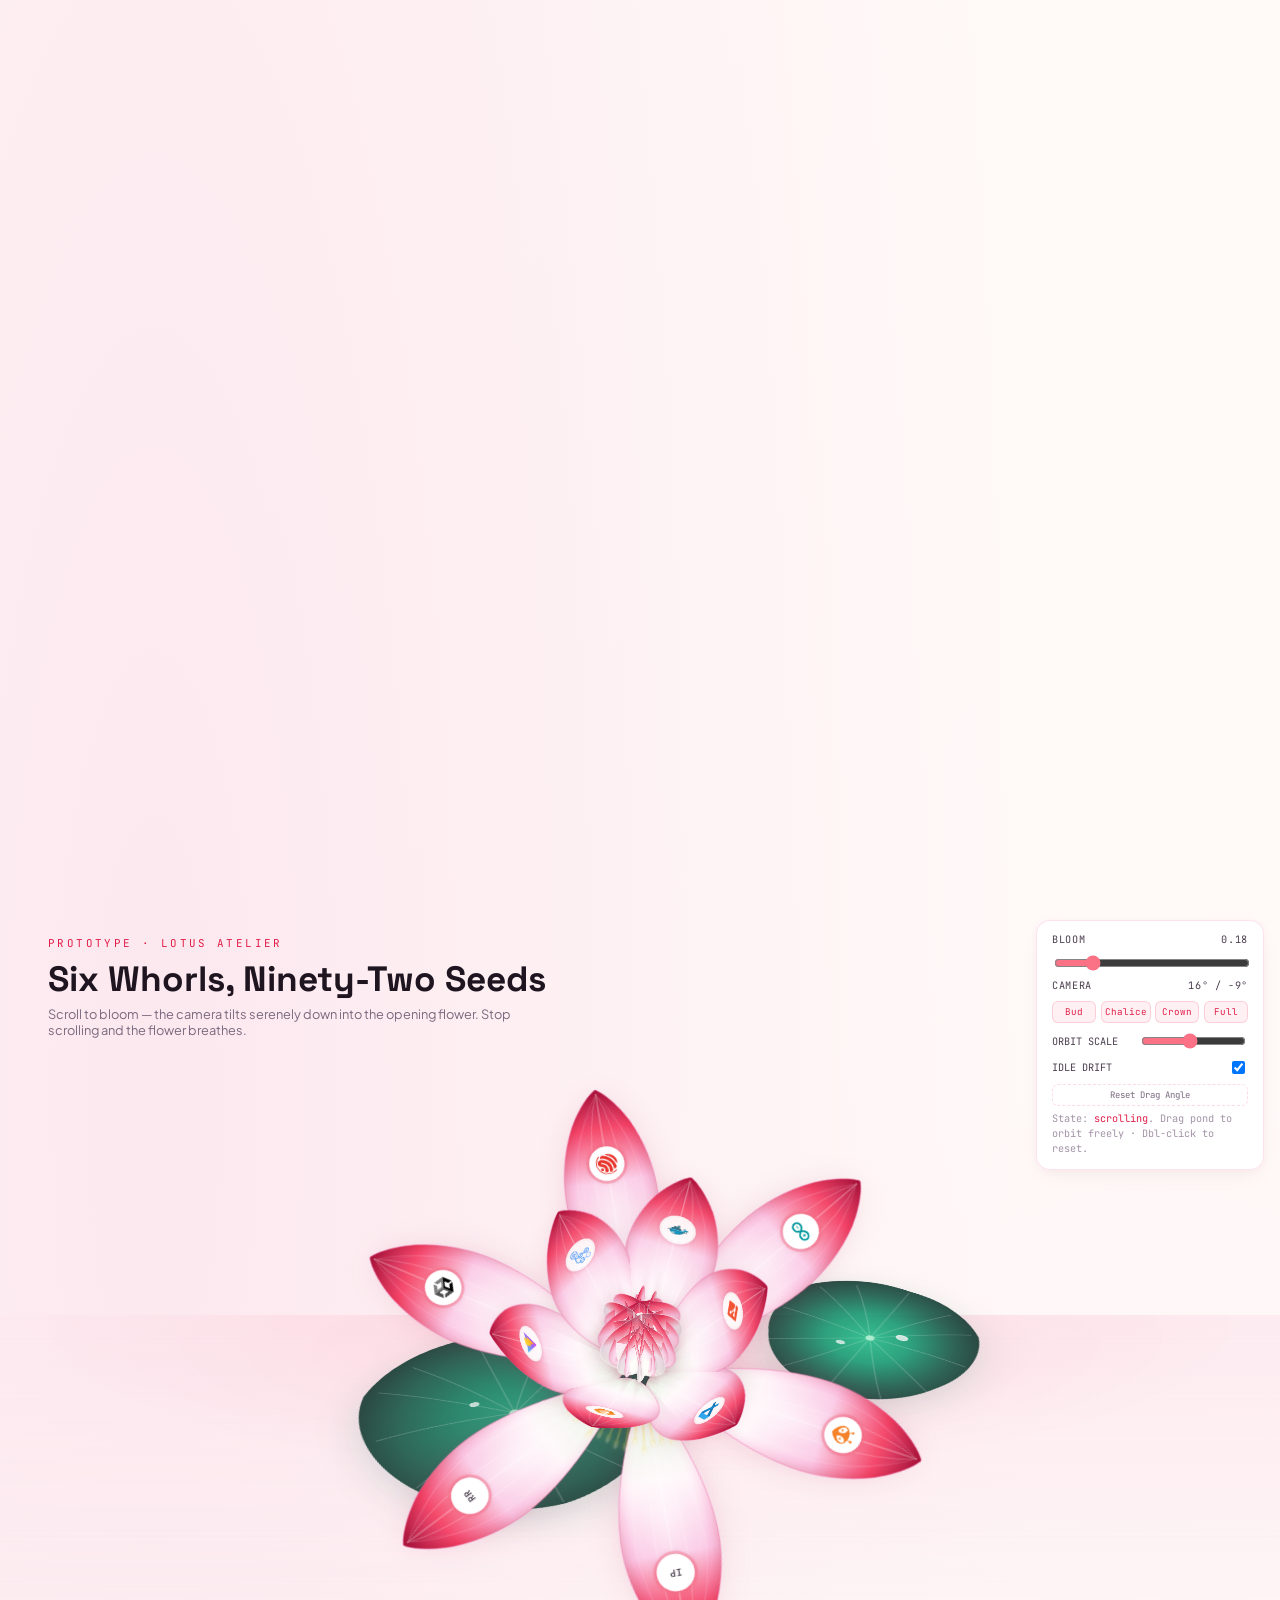
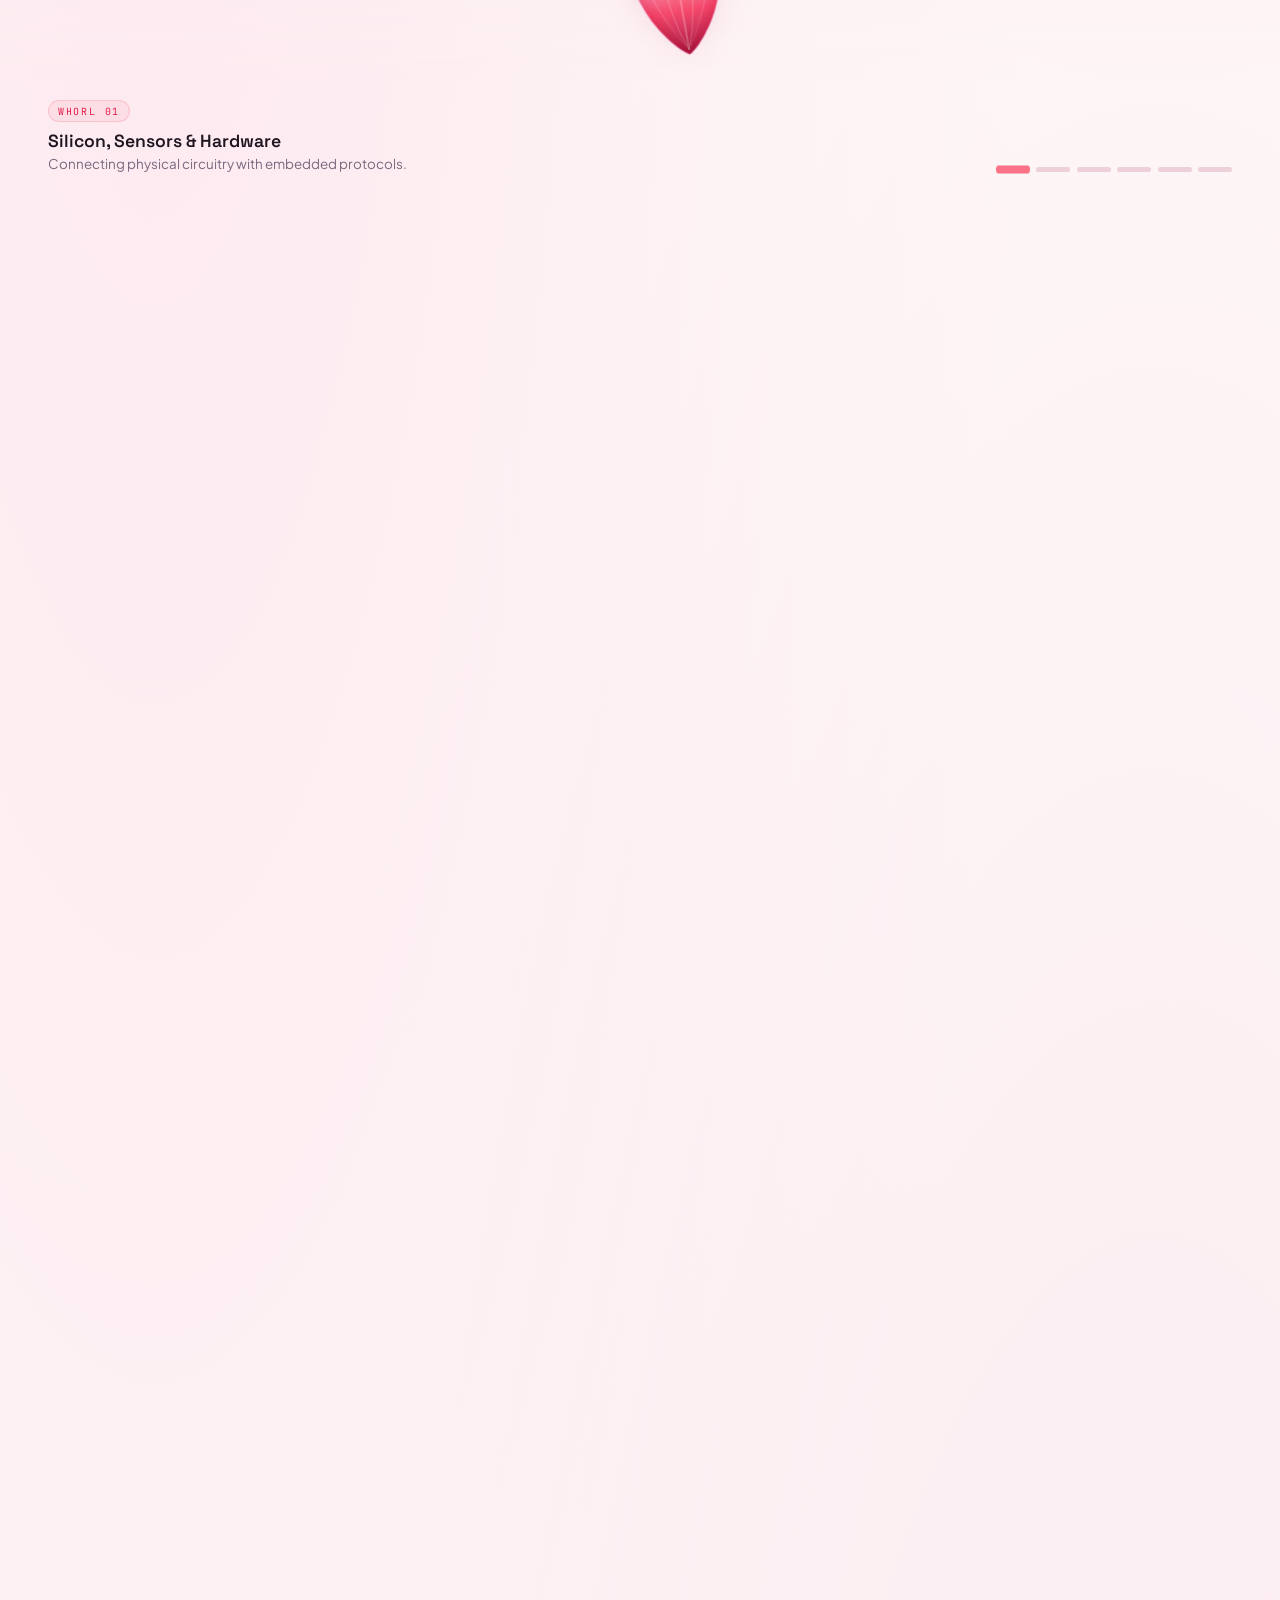
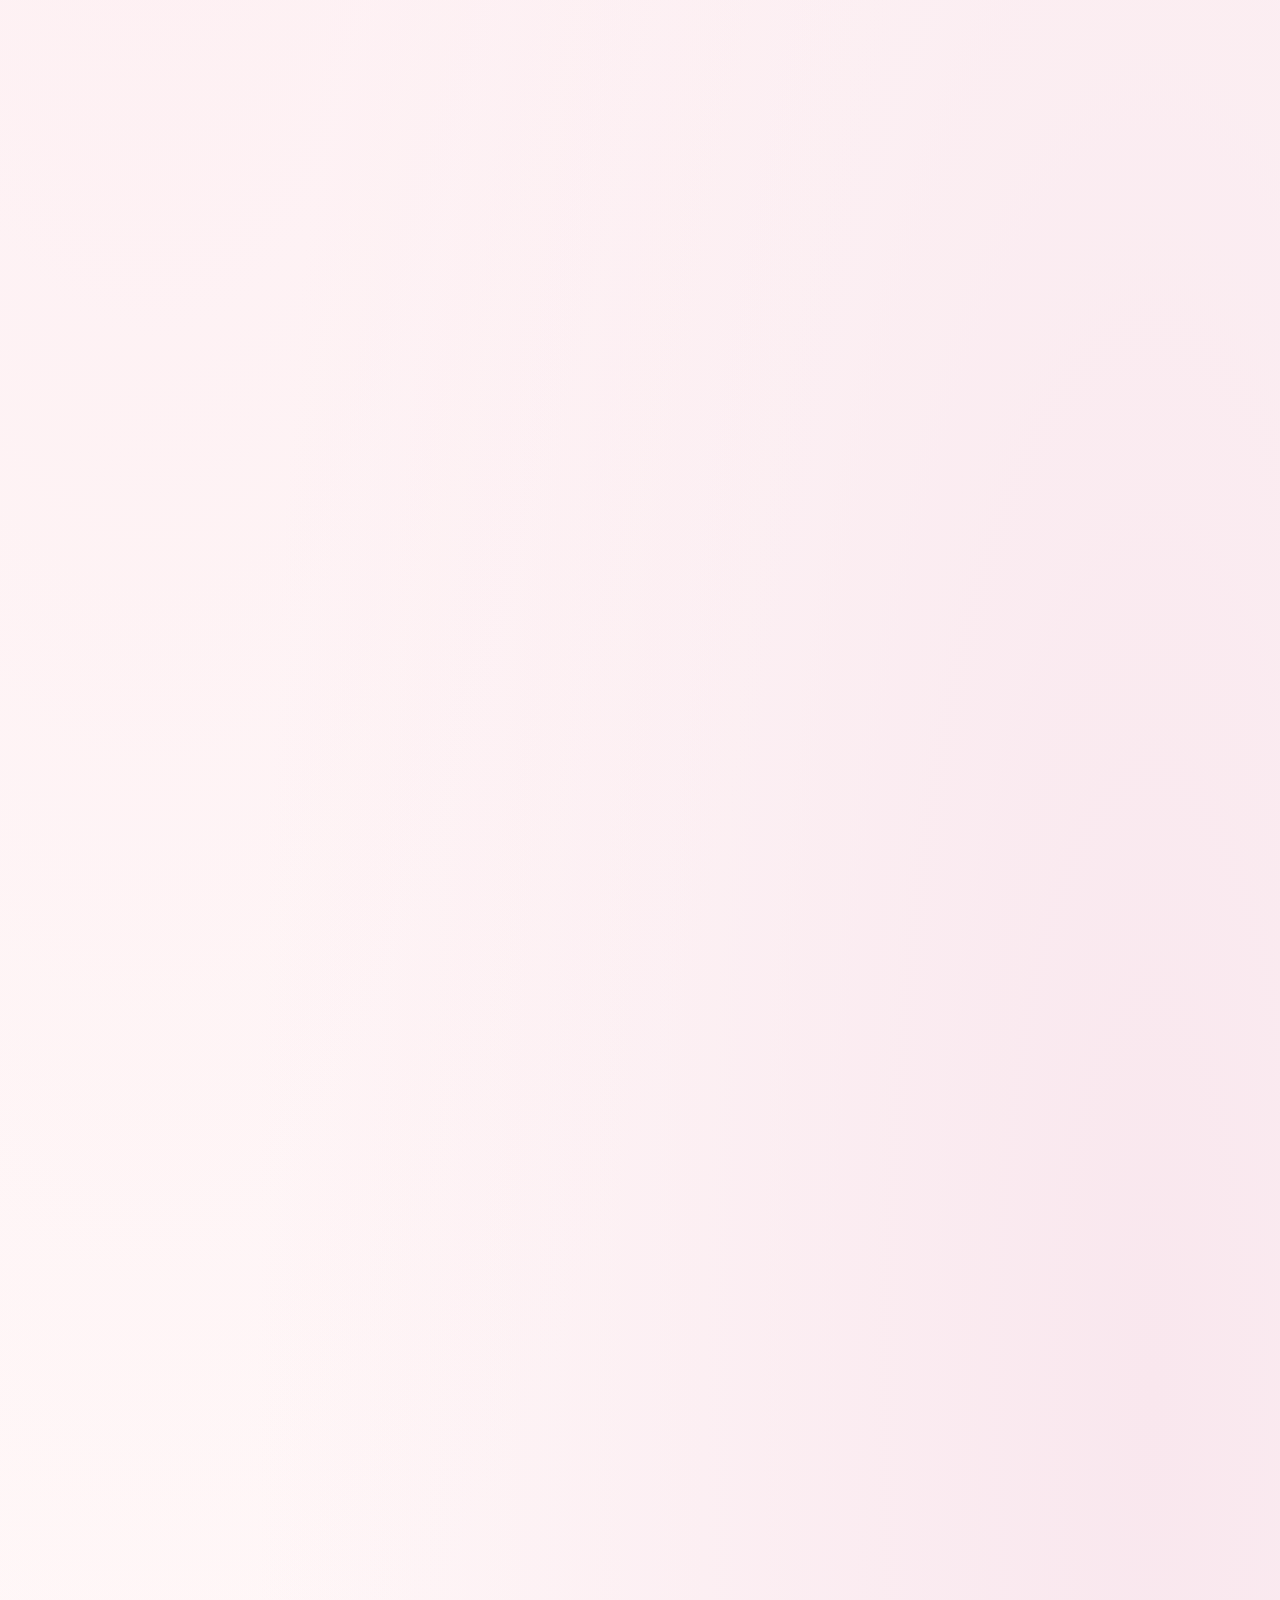
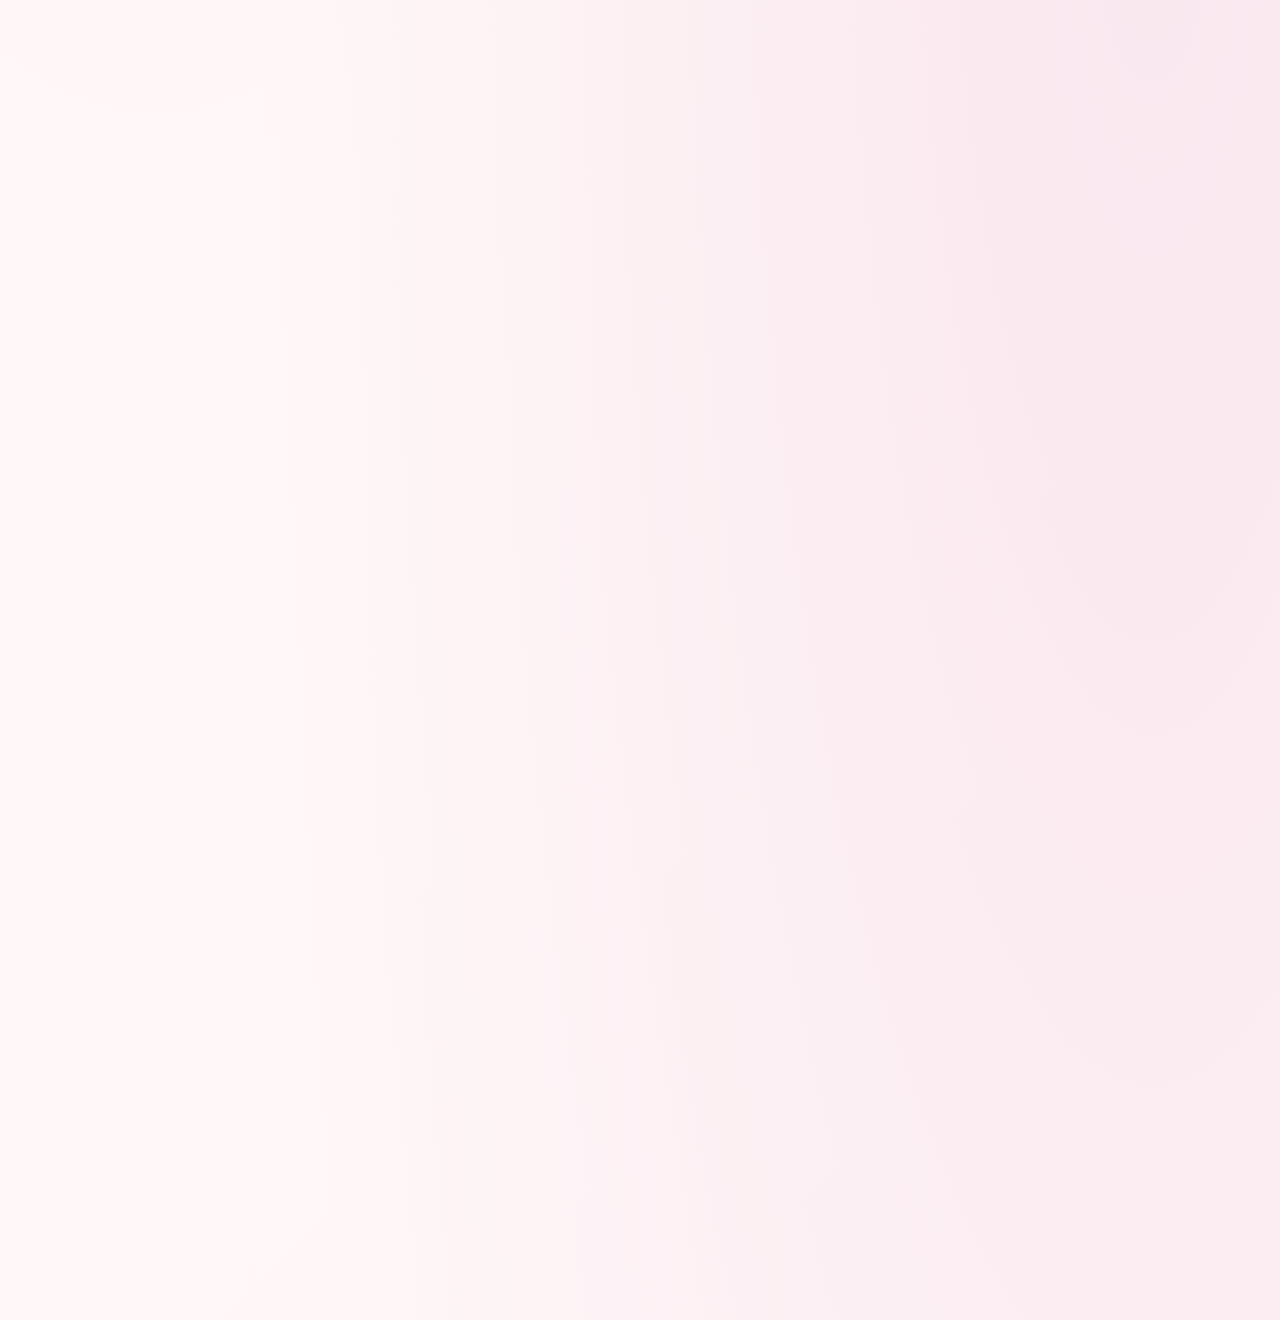
==== commit 05be91a0: "fix(atelier): simplify camera reaction to scrolling and stabilize framing Atelier's camera previousl" ====
--- a/prototypes/lotus-atelier.html
+++ b/prototypes/lotus-atelier.html
@@ -369,7 +369,7 @@
     <header class="proto-head">
       <p class="proto-eyebrow">Prototype · Lotus Atelier</p>
       <h1 class="proto-title">Six Whorls, Ninety-Two Seeds</h1>
-      <p class="proto-note">Scroll to bloom — the camera rises and orbits as it opens. Stop scrolling and the flower breathes.</p>
+      <p class="proto-note">Scroll to bloom — the camera tilts serenely down into the opening flower. Stop scrolling and the flower breathes.</p>
     </header>
 
     <div class="pond" id="pond">
@@ -458,10 +458,10 @@
   <input type="range" id="bloomRange" min="0" max="1" step="0.001" value="0.35">
   <label><span>CAMERA</span><span id="camOut">—</span></label>
   <div class="cam-presets">
-    <button type="button" class="cam-btn" data-bloom="0.00" title="Low bud macro view (10° tilt)">Bud</button>
-    <button type="button" class="cam-btn" data-bloom="0.35" title="Opening chalice view (20° tilt)">Chalice</button>
-    <button type="button" class="cam-btn" data-bloom="0.72" title="Stamen crown view (28° tilt)">Crown</button>
-    <button type="button" class="cam-btn" data-bloom="1.00" title="Full botanical overview (32° tilt)">Full</button>
+    <button type="button" class="cam-btn" data-bloom="0.00" title="Low bud view (14° tilt)">Bud</button>
+    <button type="button" class="cam-btn" data-bloom="0.35" title="Opening chalice view (18° tilt)">Chalice</button>
+    <button type="button" class="cam-btn" data-bloom="0.72" title="Stamen crown view (25° tilt)">Crown</button>
+    <button type="button" class="cam-btn" data-bloom="1.00" title="Full botanical overview (28° tilt)">Full</button>
   </div>
   <div class="row">
     <span>ORBIT SCALE</span>
@@ -521,21 +521,17 @@
   }
 
   // ------------------------------------------------------------------
-  // CAMERA RIG — keyframed against bloom, interpolated with smoothstep
-  //   tilt: how far we look down into the flower
-  //   yaw:  orbit around the vertical axis (sweeps 124deg across bloom)
-  //   dist: dolly push-in and pull-back (scale)
-  //   lift: vertical pan, as a share of the rig height
-  //   roll: banking along the flight trajectory curve
+  // CAMERA RIG — simplified serene tilt progression across bloom
+  //   tilt: smooth monotonic pitch down into the flower (14° bud -> 28° bloom)
+  //   yaw:  subtle, serene spin across bloom (-14° bud -> 0° mid -> +14° bloom)
+  //   dist: rock-solid distance (1.00), eliminating zoom-in/out oscillation
+  //   lift: centered vertically (0), eliminating bobbing
+  //   roll: level horizon (0°), eliminating banking
   // ------------------------------------------------------------------
   var CAM = [
-    { at: 0.00, tilt: 10, yaw: -48, dist: 1.06, lift:  6, roll: -2.5 },
-    { at: 0.16, tilt: 15, yaw: -30, dist: 1.02, lift:  3, roll: -1.4 },
-    { at: 0.35, tilt: 20, yaw:  -8, dist: 0.98, lift:  0, roll:  0.4 },
-    { at: 0.55, tilt: 25, yaw:  18, dist: 1.05, lift: -3, roll:  2.2 },
-    { at: 0.72, tilt: 28, yaw:  44, dist: 1.01, lift: -5, roll:  1.6 },
-    { at: 0.88, tilt: 31, yaw:  62, dist: 0.96, lift: -6, roll:  0.8 },
-    { at: 1.00, tilt: 32, yaw:  76, dist: 0.92, lift: -4, roll:  0.0 }
+    { at: 0.00, tilt: 14, yaw: -14, dist: 1.00, lift: 0, roll: 0 },
+    { at: 0.50, tilt: 21, yaw:   0, dist: 1.00, lift: 0, roll: 0 },
+    { at: 1.00, tilt: 28, yaw:  14, dist: 1.00, lift: 0, roll: 0 }
   ];
 
   function camAt(b) {
@@ -1064,8 +1060,8 @@
       bloom = clamp(currentScroll / maxScroll(), 0, 1);
     } else {
       var prevScroll = currentScroll;
-      // Critically damped momentum scroll smoothing (Lenis-quality physical easing)
-      currentScroll += (targetScroll - currentScroll) * damp(0.082, dt);
+      // Responsive, smooth scroll easing
+      currentScroll += (targetScroll - currentScroll) * damp(0.14, dt);
       scrollVelocity = (currentScroll - prevScroll) / Math.max(0.001, dt);
 
       // Synchronize native window scrollbar when user interacts
@@ -1075,7 +1071,7 @@
       }
 
       var targetB = clamp(currentScroll / maxScroll(), 0, 1);
-      bloom += (targetB - bloom) * damp(0.16, dt);
+      bloom += (targetB - bloom) * damp(0.24, dt);
     }
 
     bloomRange.value = bloom.toFixed(3);
@@ -1102,14 +1098,11 @@
     var waveRoll  = Math.cos(t * 0.44 + 1.7) * 1.2 * idle;
     var waveYaw   = Math.sin(t * 0.31) * 3.4 * idle;
 
-    // Dynamic scroll velocity pitch inertia: subtle physical weight when scrolling
-    var scrollPitchInertia = clamp(scrollVelocity * 0.0022, -3.2, 3.2);
-
-    // Flight trajectory roll banking + cursor parallax roll
+    // Simplified serene camera reaction: no velocity pitch kick on scroll up/down
     var totalRoll = cam.roll + waveRoll + (pYaw * 0.12);
-    var totalTilt = clamp(cam.tilt + wavePitch + pTilt + curDragTilt + scrollPitchInertia, 10, 32);
+    var totalTilt = clamp(cam.tilt + wavePitch + pTilt + curDragTilt, 10, 32);
     var totalYaw  = cam.yaw * (orbitAmount / 28) + waveYaw + pYaw + curDragYaw;
-    var totalDist = cam.dist * (1 + 0.006 * Math.sin(t * 0.27) * idle);
+    var totalDist = cam.dist;
     var totalLift = cam.lift + (waveHeave * 0.4);
     var shiftX    = pShiftX;
     var shiftY    = pShiftY;
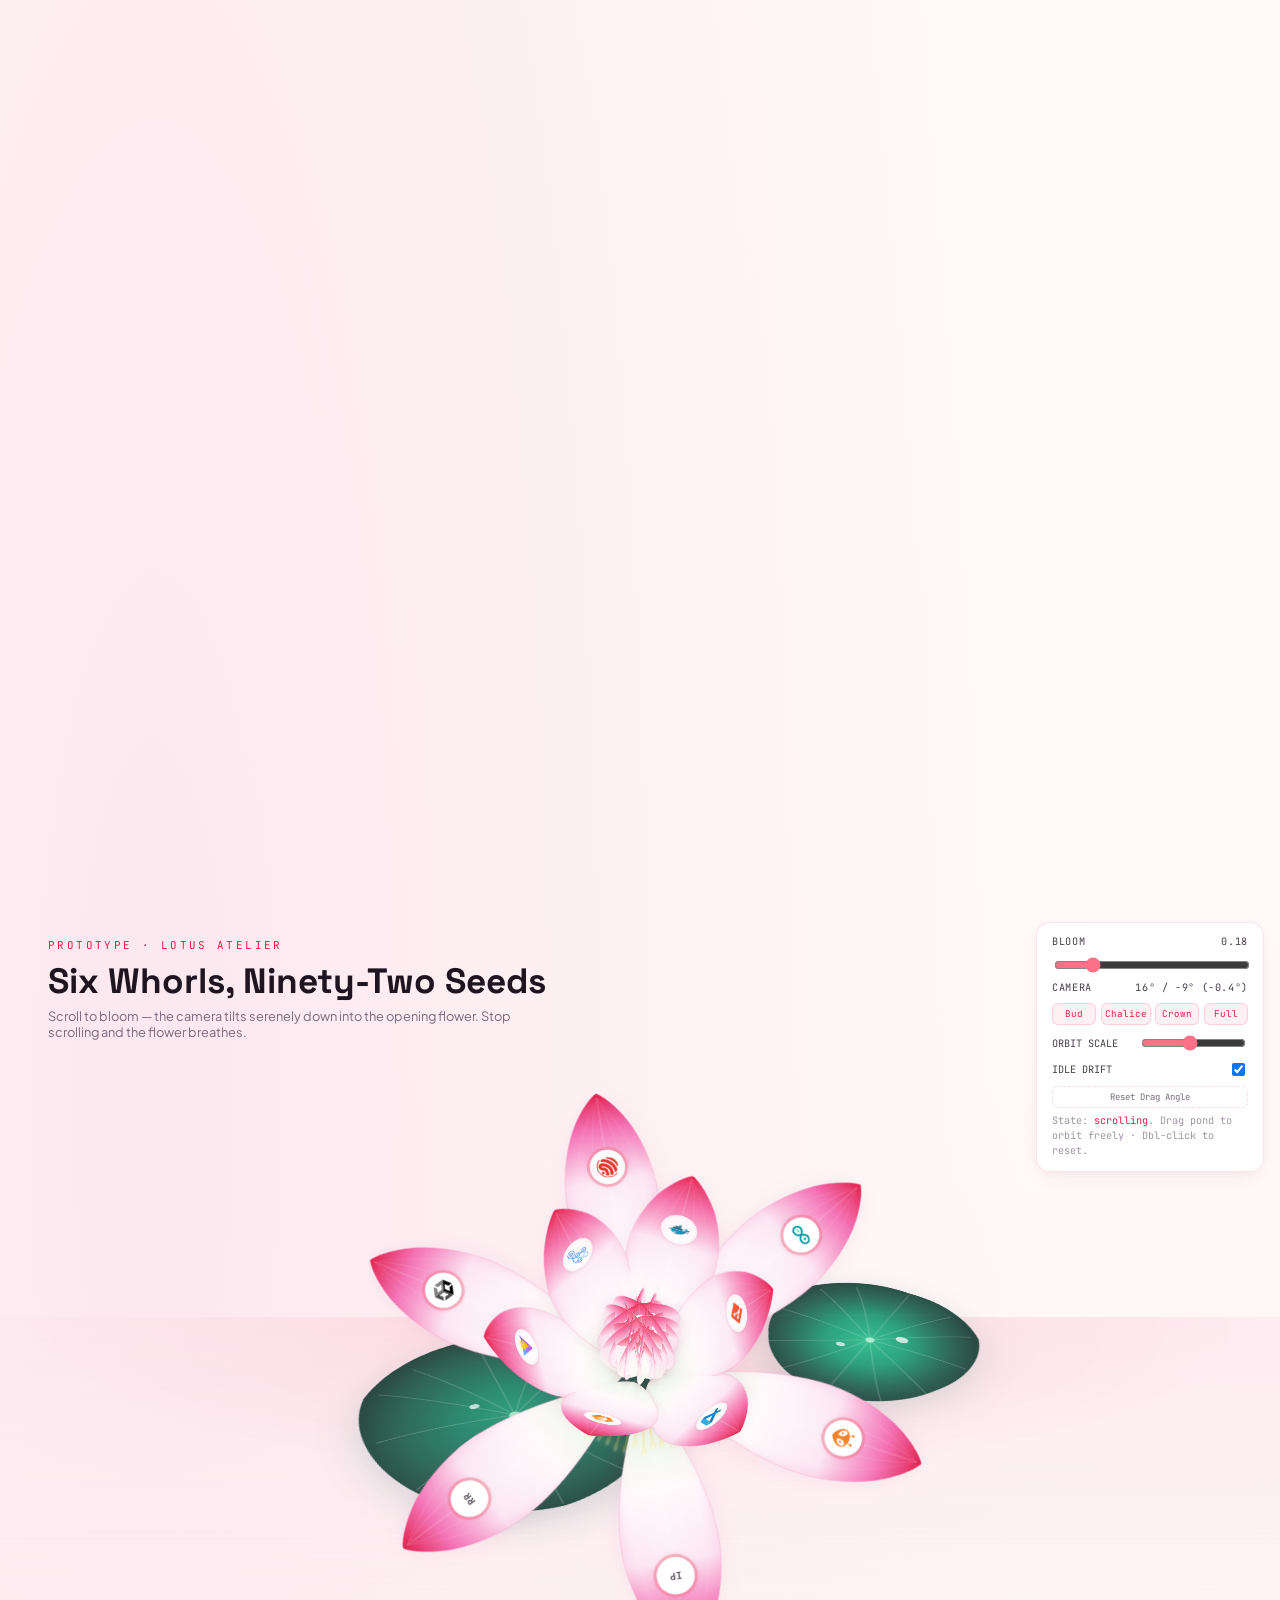
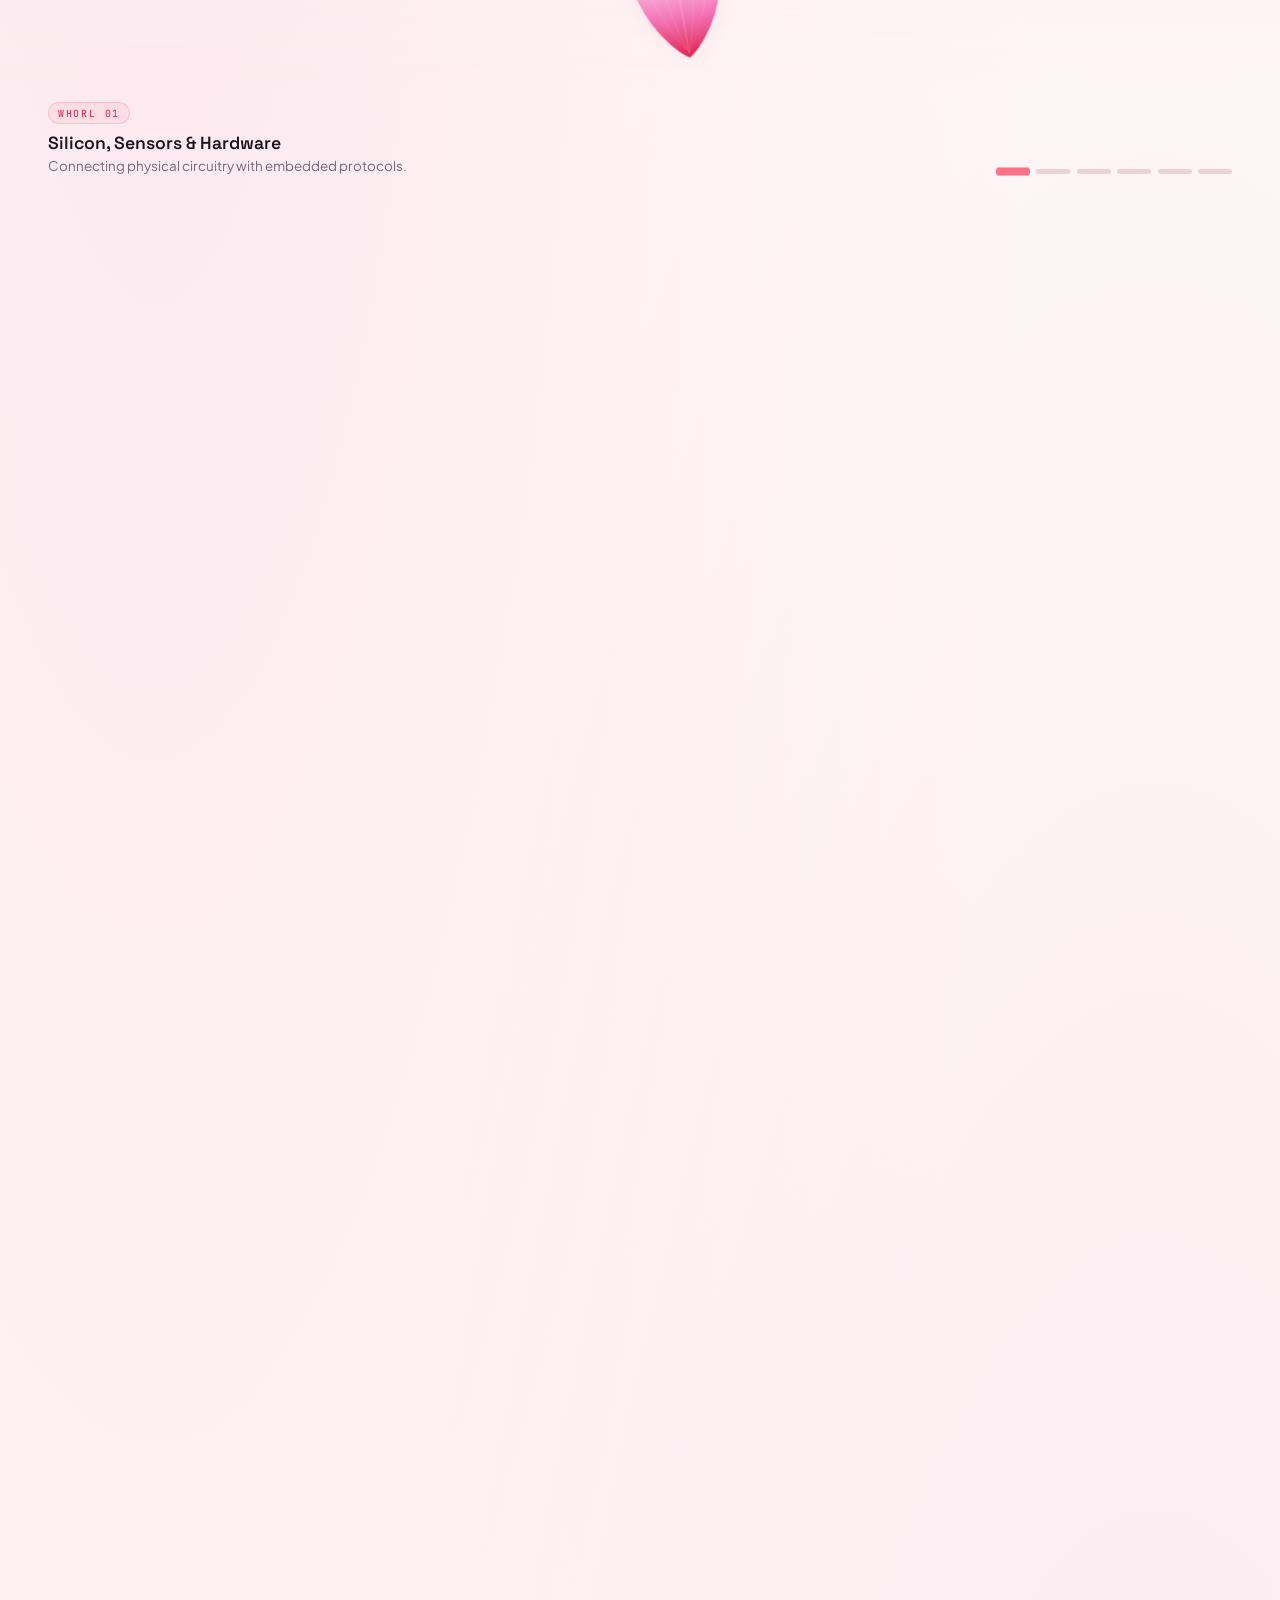
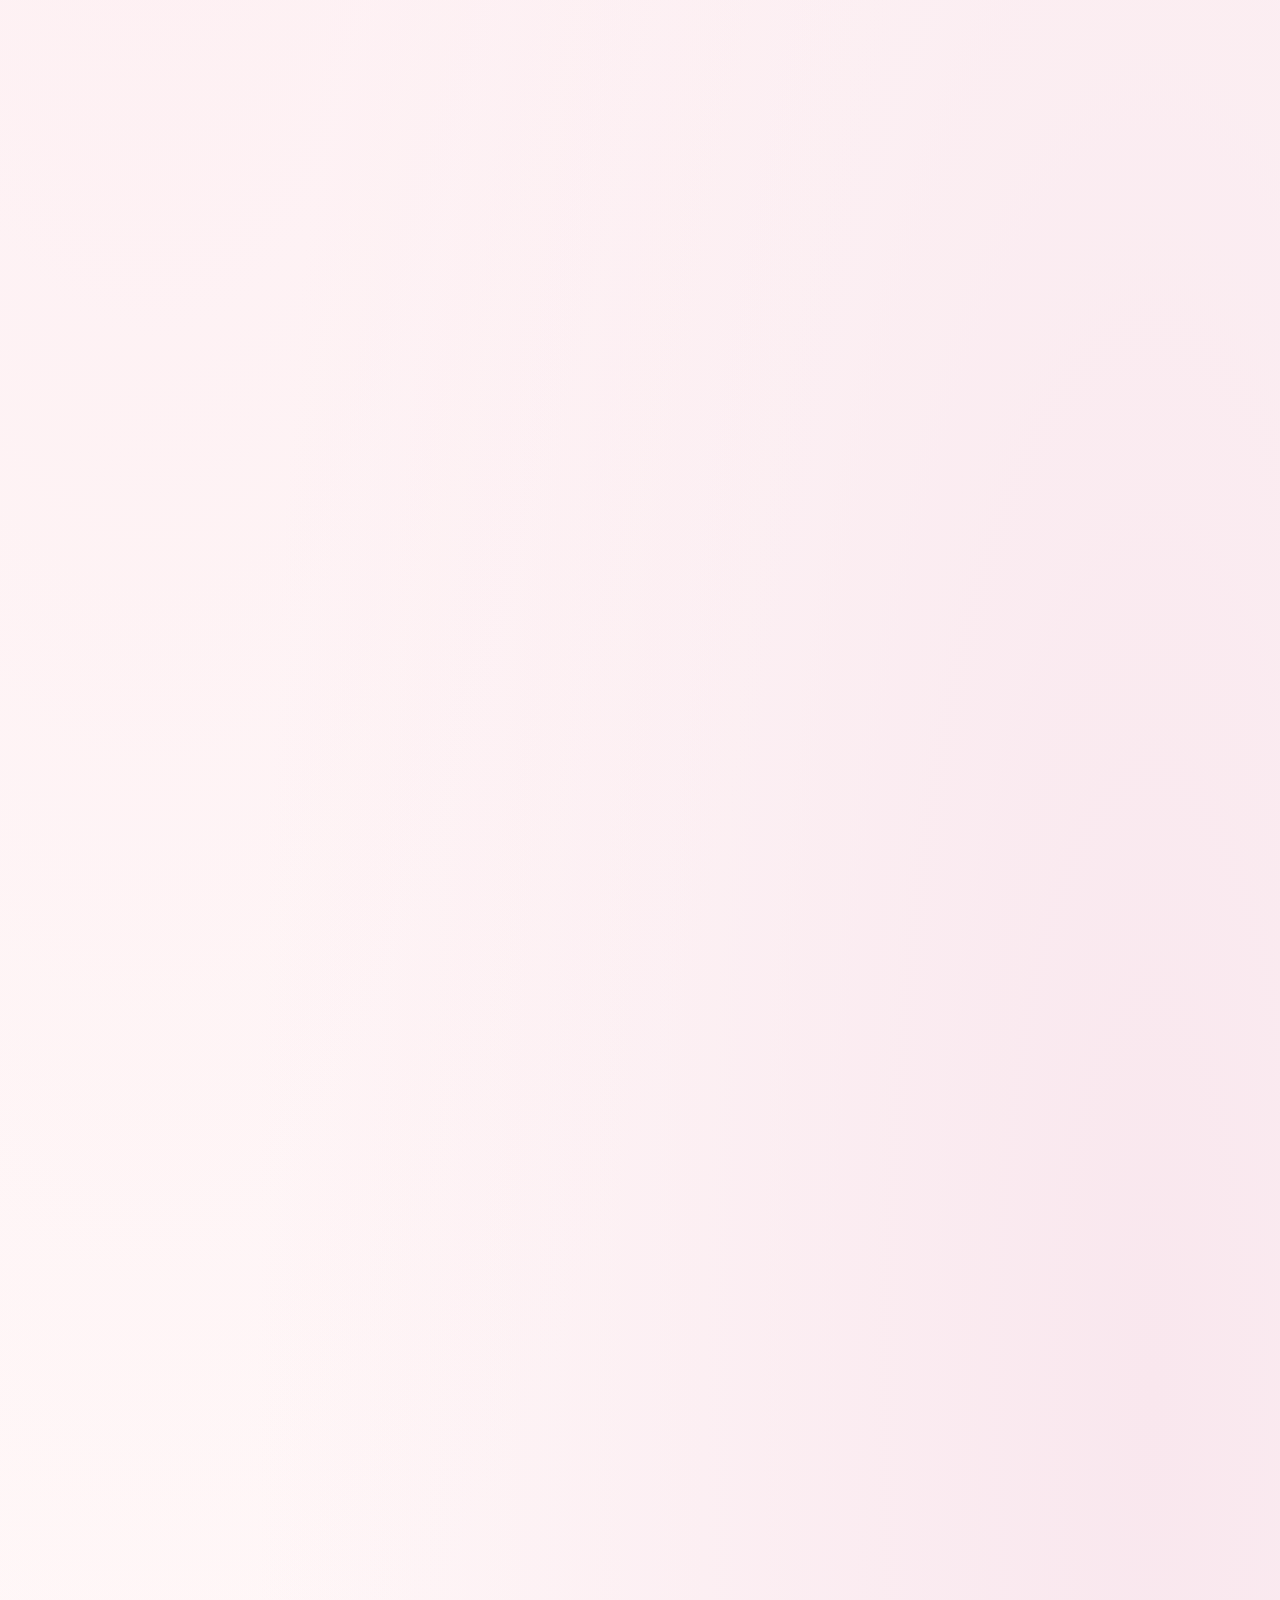
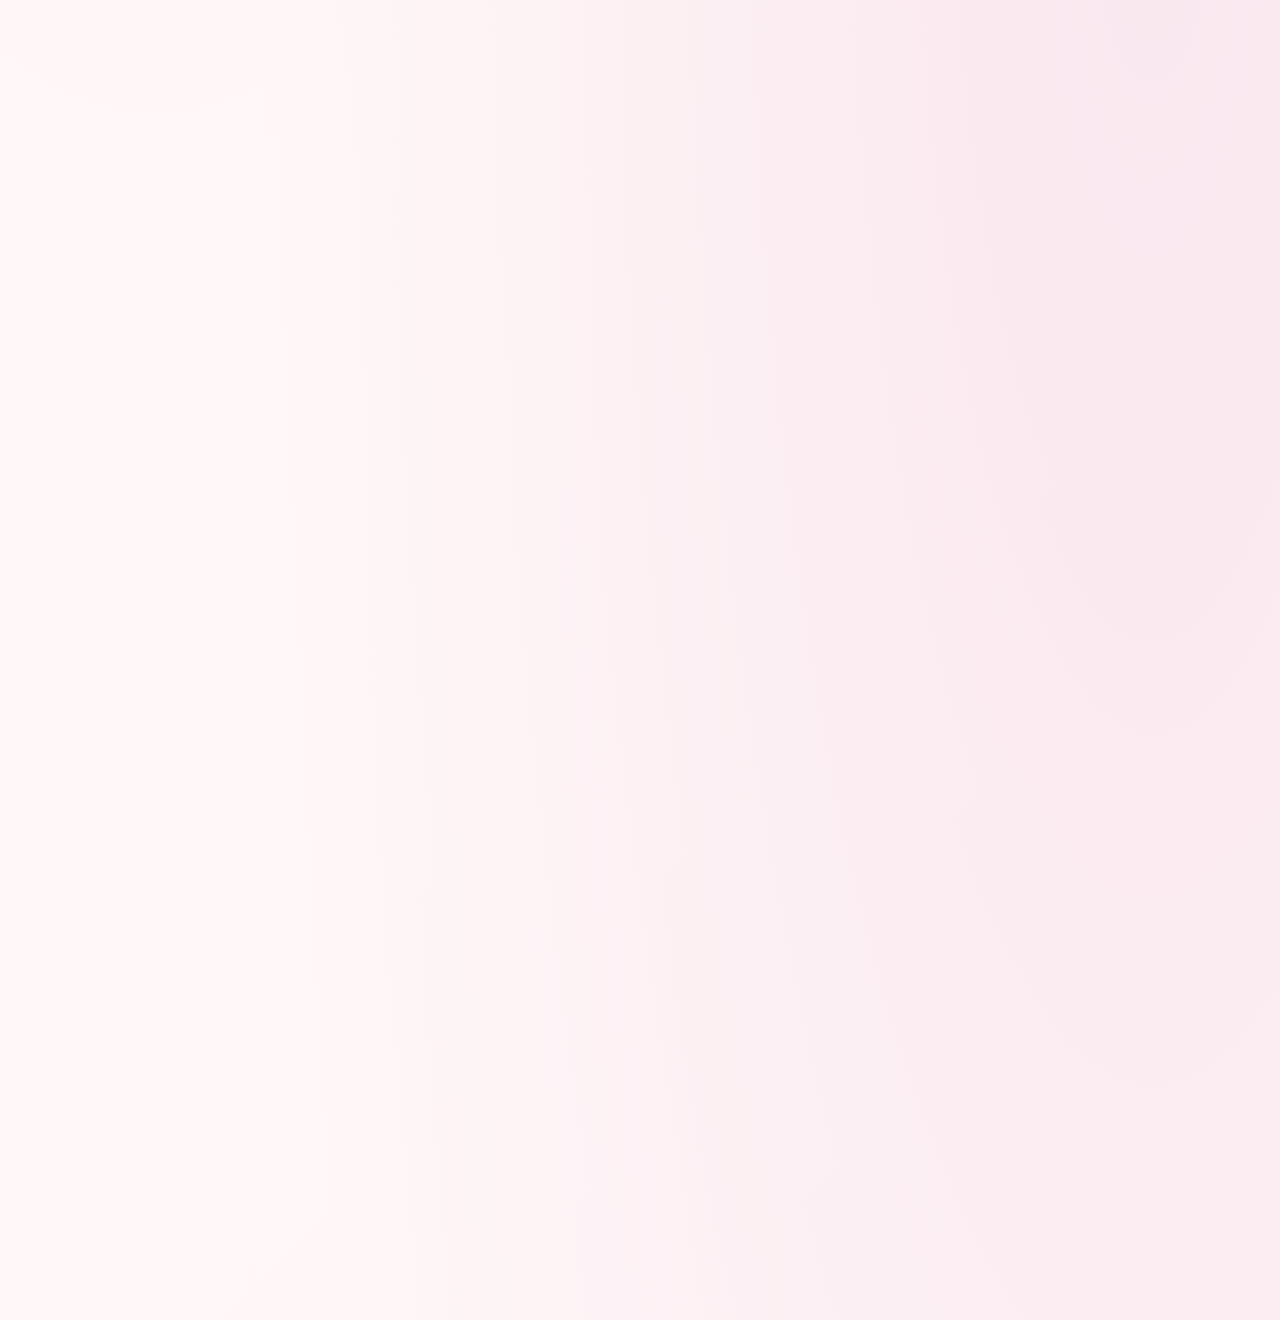
==== commit 2d8592af: "feat(atelier): add momentum lerp scroll dampening on bloom and smooth petal palette - Replaced rigid" ====
--- a/prototypes/lotus-atelier.html
+++ b/prototypes/lotus-atelier.html
@@ -147,7 +147,7 @@
   }
 
   .petal-shape {
-    filter: drop-shadow(0 6px 14px rgba(157, 23, 77, 0.12));
+    filter: drop-shadow(0 4px 10px rgba(157, 23, 77, 0.06));
     transition: filter 220ms ease;
   }
   .petal.is-hot .petal-shape {
@@ -597,24 +597,23 @@
   // wi: 0 (outermost calyx sepals) to 5 (innermost tender core)
   function lotusPalette(wi) {
     var t = wi / (N - 1);
-    var isOuter = wi <= 1;
     return {
       // Front (Adaxial) inner velvety face
-      claw:     isOuter ? '#D8EED5' : lerpColor('#E5F5E2', '#FFFDF8', t), // pale jade celadon claw base
-      clawMid:  isOuter ? '#EEF8EC' : '#FFFDF9',                          // creamy ivory transition
-      body:     '#FFF7FA',                                                // luminous white belly
-      blush:    lerpColor('#FBCFE8', '#FCE7F3', t),                       // soft tender rose blush
-      rose:     lerpColor('#F43F5E', '#FB7185', t),                       // glowing lotus petal rose
-      apex:     lerpColor('#9F1239', '#BE123C', t),                       // deep carmine apex tip kiss
-      stroke:   'rgba(244, 114, 182, 0.42)',                              // delicate petal edge stroke
+      claw:     lerpColor('#DCEDD8', '#FFFDF9', t), // soft celadon pearl gently warming to ivory
+      clawMid:  lerpColor('#EFF8ED', '#FFFEFA', t), // seamless creamy silk transition
+      body:     '#FFF9FB',                          // luminous warm porcelain white
+      blush:    lerpColor('#FCE7F3', '#FDF2F8', t), // tender diffuse blush
+      rose:     lerpColor('#F472B6', '#FB7185', t), // glowing petal rose
+      apex:     lerpColor('#E11D48', '#F43F5E', t), // luminous warm rose kiss (no muddy dark maroon)
+      stroke:   'rgba(244, 114, 182, 0.26)',        // delicate petal edge stroke
 
       // Back (Abaxial) outer face
-      backCalyx: isOuter ? '#C0E2BD' : lerpColor('#D2EBD0', '#F2FAF0', t), // outer calyx base
-      backMid:   isOuter ? '#EDF8EA' : '#FFFDF9',
-      backBlush: '#FCE7F3',
-      backRose:  lerpColor('#E11D48', '#FB7185', t),
-      backApex:  lerpColor('#881337', '#9F1239', t),
-      backKeel:  'rgba(190, 18, 60, 0.32)'
+      backCalyx: lerpColor('#CFE5CB', '#F4FAF1', t), // gentle outer calyx base
+      backMid:   lerpColor('#EFF8ED', '#FFFEFA', t),
+      backBlush: lerpColor('#FCE7F3', '#FDF2F8', t),
+      backRose:  lerpColor('#F472B6', '#FB7185', t),
+      backApex:  lerpColor('#E11D48', '#F43F5E', t),
+      backKeel:  'rgba(225, 29, 72, 0.16)'
     };
   }
 
@@ -654,30 +653,30 @@
           '<defs>' +
             '<linearGradient id="' + gid + '" x1="0" y1="1" x2="0" y2="0">' +
               '<stop offset="0%" stop-color="' + pal.claw + '"/>' +
-              '<stop offset="12%" stop-color="' + pal.clawMid + '"/>' +
-              '<stop offset="34%" stop-color="' + pal.body + '"/>' +
-              '<stop offset="62%" stop-color="' + pal.blush + '"/>' +
-              '<stop offset="84%" stop-color="' + pal.rose + '"/>' +
+              '<stop offset="14%" stop-color="' + pal.clawMid + '"/>' +
+              '<stop offset="36%" stop-color="' + pal.body + '"/>' +
+              '<stop offset="64%" stop-color="' + pal.blush + '"/>' +
+              '<stop offset="85%" stop-color="' + pal.rose + '"/>' +
               '<stop offset="100%" stop-color="' + pal.apex + '"/>' +
             '</linearGradient>' +
-            '<radialGradient id="' + shid + '" cx="50%" cy="54%" r="52%">' +
-              '<stop offset="0%" stop-color="rgba(255,255,255,0.48)"/>' +
-              '<stop offset="55%" stop-color="rgba(255,255,255,0.0)"/>' +
-              '<stop offset="82%" stop-color="rgba(244,114,182,0.16)"/>' +
-              '<stop offset="100%" stop-color="rgba(190,18,60,0.22)"/>' +
+            '<radialGradient id="' + shid + '" cx="50%" cy="52%" r="56%">' +
+              '<stop offset="0%" stop-color="rgba(255,255,255,0.28)"/>' +
+              '<stop offset="58%" stop-color="rgba(255,255,255,0.0)"/>' +
+              '<stop offset="85%" stop-color="rgba(244,114,182,0.10)"/>' +
+              '<stop offset="100%" stop-color="rgba(225,29,72,0.08)"/>' +
             '</radialGradient>' +
           '</defs>' +
           '<path class="petal-shape" d="' + PETAL_PATH + '" fill="url(#' + gid + ')" ' +
-            'stroke="' + pal.stroke + '" stroke-width="1.1"/>' +
+            'stroke="' + pal.stroke + '" stroke-width="0.85"/>' +
           '<path d="' + PETAL_PATH + '" fill="url(#' + shid + ')"/>' +
-          '<g class="petal-veins" opacity="0.44">' +
-            '<path d="M 50 10 Q 50 135 50 258" stroke="rgba(255,255,255,0.85)" stroke-width="1.1" fill="none"/>' +
-            '<path d="M 50 258 Q 36 175 36 95 Q 38 42 50 10" stroke="rgba(255,255,255,0.65)" stroke-width="0.75" fill="none"/>' +
-            '<path d="M 50 258 Q 64 175 64 95 Q 62 42 50 10" stroke="rgba(255,255,255,0.65)" stroke-width="0.75" fill="none"/>' +
-            '<path d="M 50 258 Q 22 185 18 115 Q 20 58 48 14" stroke="rgba(255,255,255,0.5)" stroke-width="0.6" fill="none"/>' +
-            '<path d="M 50 258 Q 78 185 82 115 Q 80 58 52 14" stroke="rgba(255,255,255,0.5)" stroke-width="0.6" fill="none"/>' +
-            '<path d="M 50 258 Q 12 195 10 135 Q 12 75 46 22" stroke="rgba(255,230,240,0.38)" stroke-width="0.45" fill="none"/>' +
-            '<path d="M 50 258 Q 88 195 90 135 Q 88 75 54 22" stroke="rgba(255,230,240,0.38)" stroke-width="0.45" fill="none"/>' +
+          '<g class="petal-veins" opacity="0.30">' +
+            '<path d="M 50 10 Q 50 135 50 258" stroke="rgba(255,255,255,0.80)" stroke-width="0.9" fill="none"/>' +
+            '<path d="M 50 258 Q 36 175 36 95 Q 38 42 50 10" stroke="rgba(255,255,255,0.55)" stroke-width="0.6" fill="none"/>' +
+            '<path d="M 50 258 Q 64 175 64 95 Q 62 42 50 10" stroke="rgba(255,255,255,0.55)" stroke-width="0.6" fill="none"/>' +
+            '<path d="M 50 258 Q 22 185 18 115 Q 20 58 48 14" stroke="rgba(255,255,255,0.42)" stroke-width="0.5" fill="none"/>' +
+            '<path d="M 50 258 Q 78 185 82 115 Q 80 58 52 14" stroke="rgba(255,255,255,0.42)" stroke-width="0.5" fill="none"/>' +
+            '<path d="M 50 258 Q 12 195 10 135 Q 12 75 46 22" stroke="rgba(255,230,240,0.30)" stroke-width="0.38" fill="none"/>' +
+            '<path d="M 50 258 Q 88 195 90 135 Q 88 75 54 22" stroke="rgba(255,230,240,0.30)" stroke-width="0.38" fill="none"/>' +
           '</g>' +
         '</svg>';
 
@@ -711,21 +710,21 @@
               '<stop offset="100%" stop-color="' + pal.backApex + '"/>' +
             '</linearGradient>' +
             '<linearGradient id="' + bsh + '" x1="0" y1="0" x2="1" y2="0">' +
-              '<stop offset="0%" stop-color="rgba(0,0,0,0.12)"/>' +
-              '<stop offset="28%" stop-color="rgba(255,255,255,0.0)"/>' +
-              '<stop offset="50%" stop-color="rgba(255,255,255,0.40)"/>' +
-              '<stop offset="72%" stop-color="rgba(255,255,255,0.0)"/>' +
-              '<stop offset="100%" stop-color="rgba(0,0,0,0.12)"/>' +
+              '<stop offset="0%" stop-color="rgba(190,18,60,0.04)"/>' +
+              '<stop offset="30%" stop-color="rgba(255,255,255,0.0)"/>' +
+              '<stop offset="50%" stop-color="rgba(255,255,255,0.22)"/>' +
+              '<stop offset="70%" stop-color="rgba(255,255,255,0.0)"/>' +
+              '<stop offset="100%" stop-color="rgba(190,18,60,0.04)"/>' +
             '</linearGradient>' +
           '</defs>' +
           '<path class="petal-shape" d="' + PETAL_PATH + '" fill="url(#' + bgid + ')" ' +
-            'stroke="rgba(255,255,255,0.9)" stroke-width="1.1"/>' +
+            'stroke="rgba(255,255,255,0.75)" stroke-width="0.85"/>' +
           '<path d="' + PETAL_PATH + '" fill="url(#' + bsh + ')"/>' +
-          '<path d="M 50 8 Q 50 135 50 260" stroke="' + pal.backKeel + '" stroke-width="3.2" stroke-linecap="round" fill="none"/>' +
-          '<path d="M 50 8 Q 50 135 50 260" stroke="#FFFFFF" stroke-width="1.8" stroke-linecap="round" fill="none" opacity="0.80"/>' +
-          '<g opacity="0.28">' +
-            '<path d="M 50 258 Q 30 185 28 105 Q 32 50 50 12" stroke="#FFFFFF" stroke-width="0.8" fill="none"/>' +
-            '<path d="M 50 258 Q 70 185 72 105 Q 68 50 50 12" stroke="#FFFFFF" stroke-width="0.8" fill="none"/>' +
+          '<path d="M 50 8 Q 50 135 50 260" stroke="' + pal.backKeel + '" stroke-width="1.8" stroke-linecap="round" fill="none"/>' +
+          '<path d="M 50 8 Q 50 135 50 260" stroke="#FFFFFF" stroke-width="1.0" stroke-linecap="round" fill="none" opacity="0.60"/>' +
+          '<g opacity="0.22">' +
+            '<path d="M 50 258 Q 30 185 28 105 Q 32 50 50 12" stroke="#FFFFFF" stroke-width="0.6" fill="none"/>' +
+            '<path d="M 50 258 Q 70 185 72 105 Q 68 50 50 12" stroke="#FFFFFF" stroke-width="0.6" fill="none"/>' +
           '</g>' +
         '</svg>';
 
@@ -1060,8 +1059,12 @@
       bloom = clamp(currentScroll / maxScroll(), 0, 1);
     } else {
       var prevScroll = currentScroll;
-      // Responsive, smooth scroll easing
-      currentScroll += (targetScroll - currentScroll) * damp(0.14, dt);
+      // Responsive, smooth scroll dampening (momentum lerp)
+      if (Math.abs(targetScroll - currentScroll) < 0.2) {
+        currentScroll = targetScroll;
+      } else {
+        currentScroll += (targetScroll - currentScroll) * damp(0.10, dt);
+      }
       scrollVelocity = (currentScroll - prevScroll) / Math.max(0.001, dt);
 
       // Synchronize native window scrollbar when user interacts
@@ -1070,8 +1073,8 @@
         window.scrollTo(0, Math.round(currentScroll));
       }
 
-      var targetB = clamp(currentScroll / maxScroll(), 0, 1);
-      bloom += (targetB - bloom) * damp(0.24, dt);
+      // Bloom follows the momentum-damped scroll smoothly without secondary lag
+      bloom = clamp(currentScroll / maxScroll(), 0, 1);
     }
 
     bloomRange.value = bloom.toFixed(3);
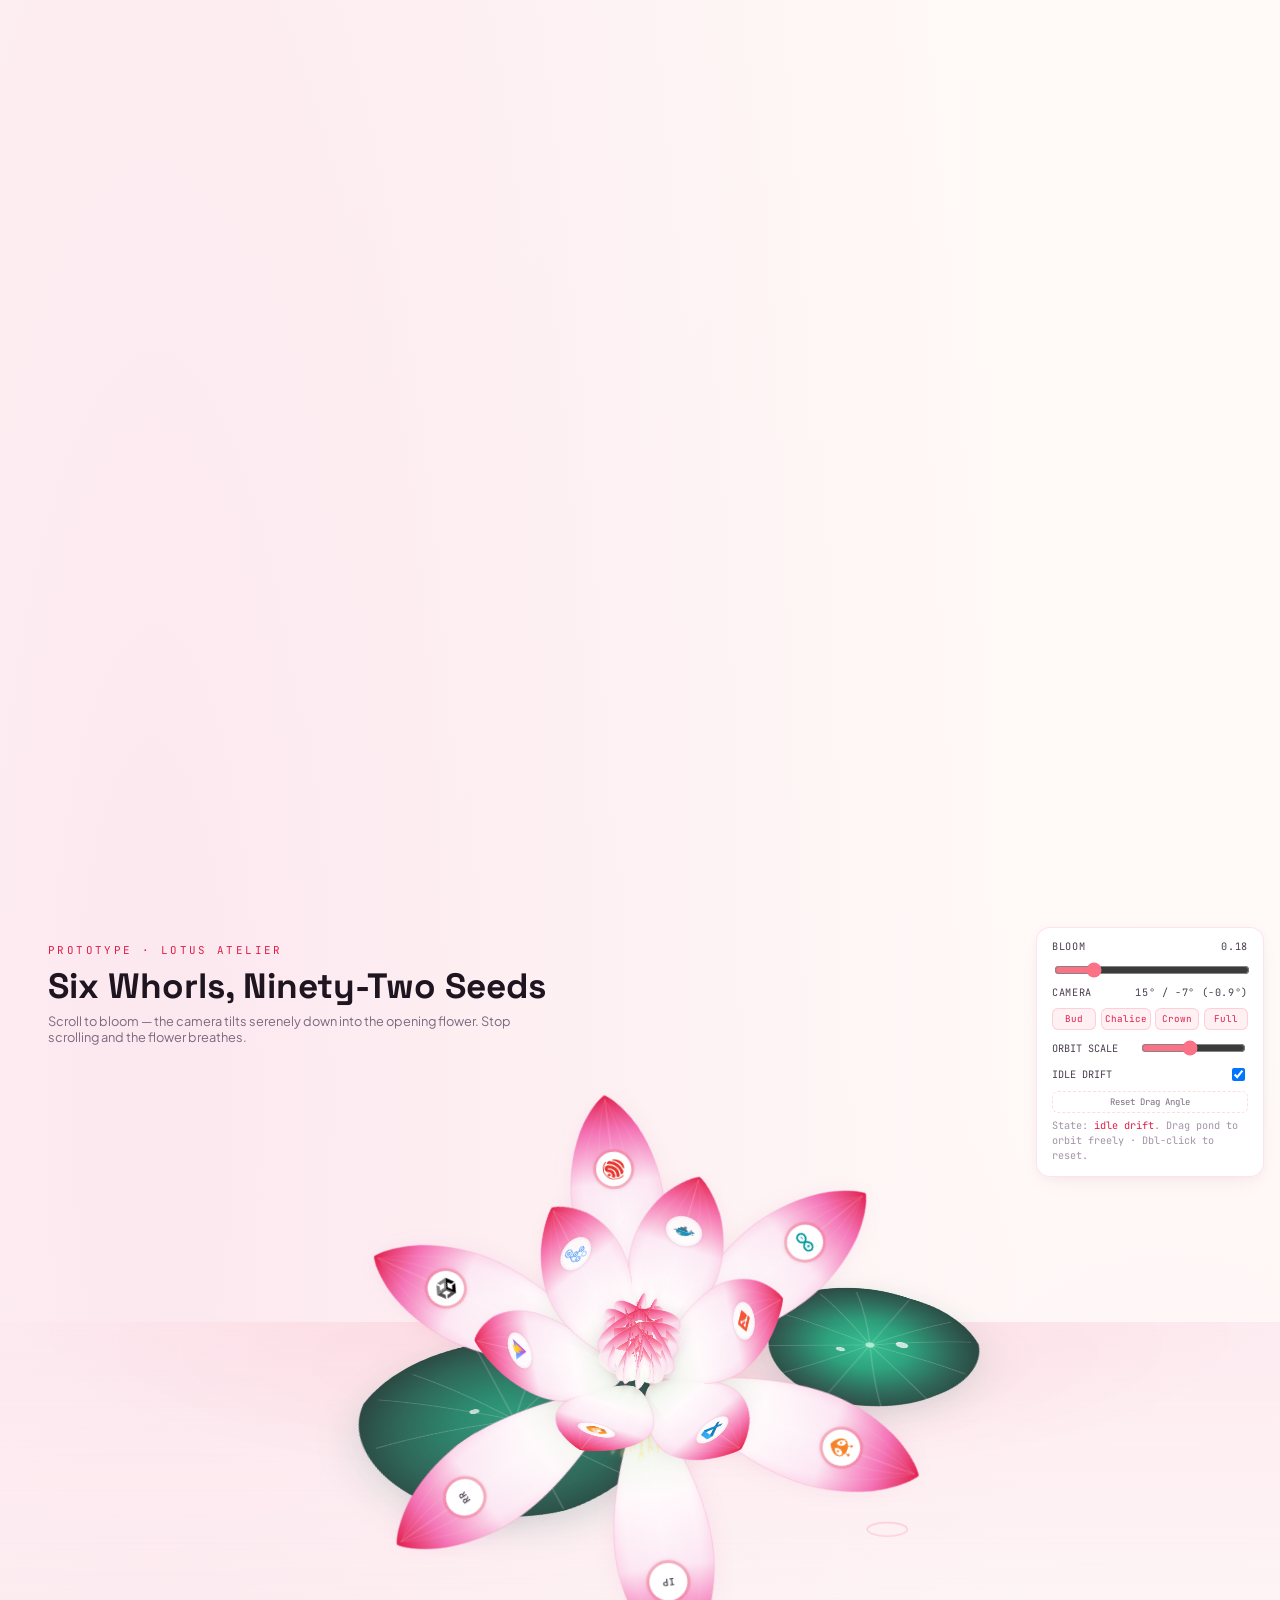
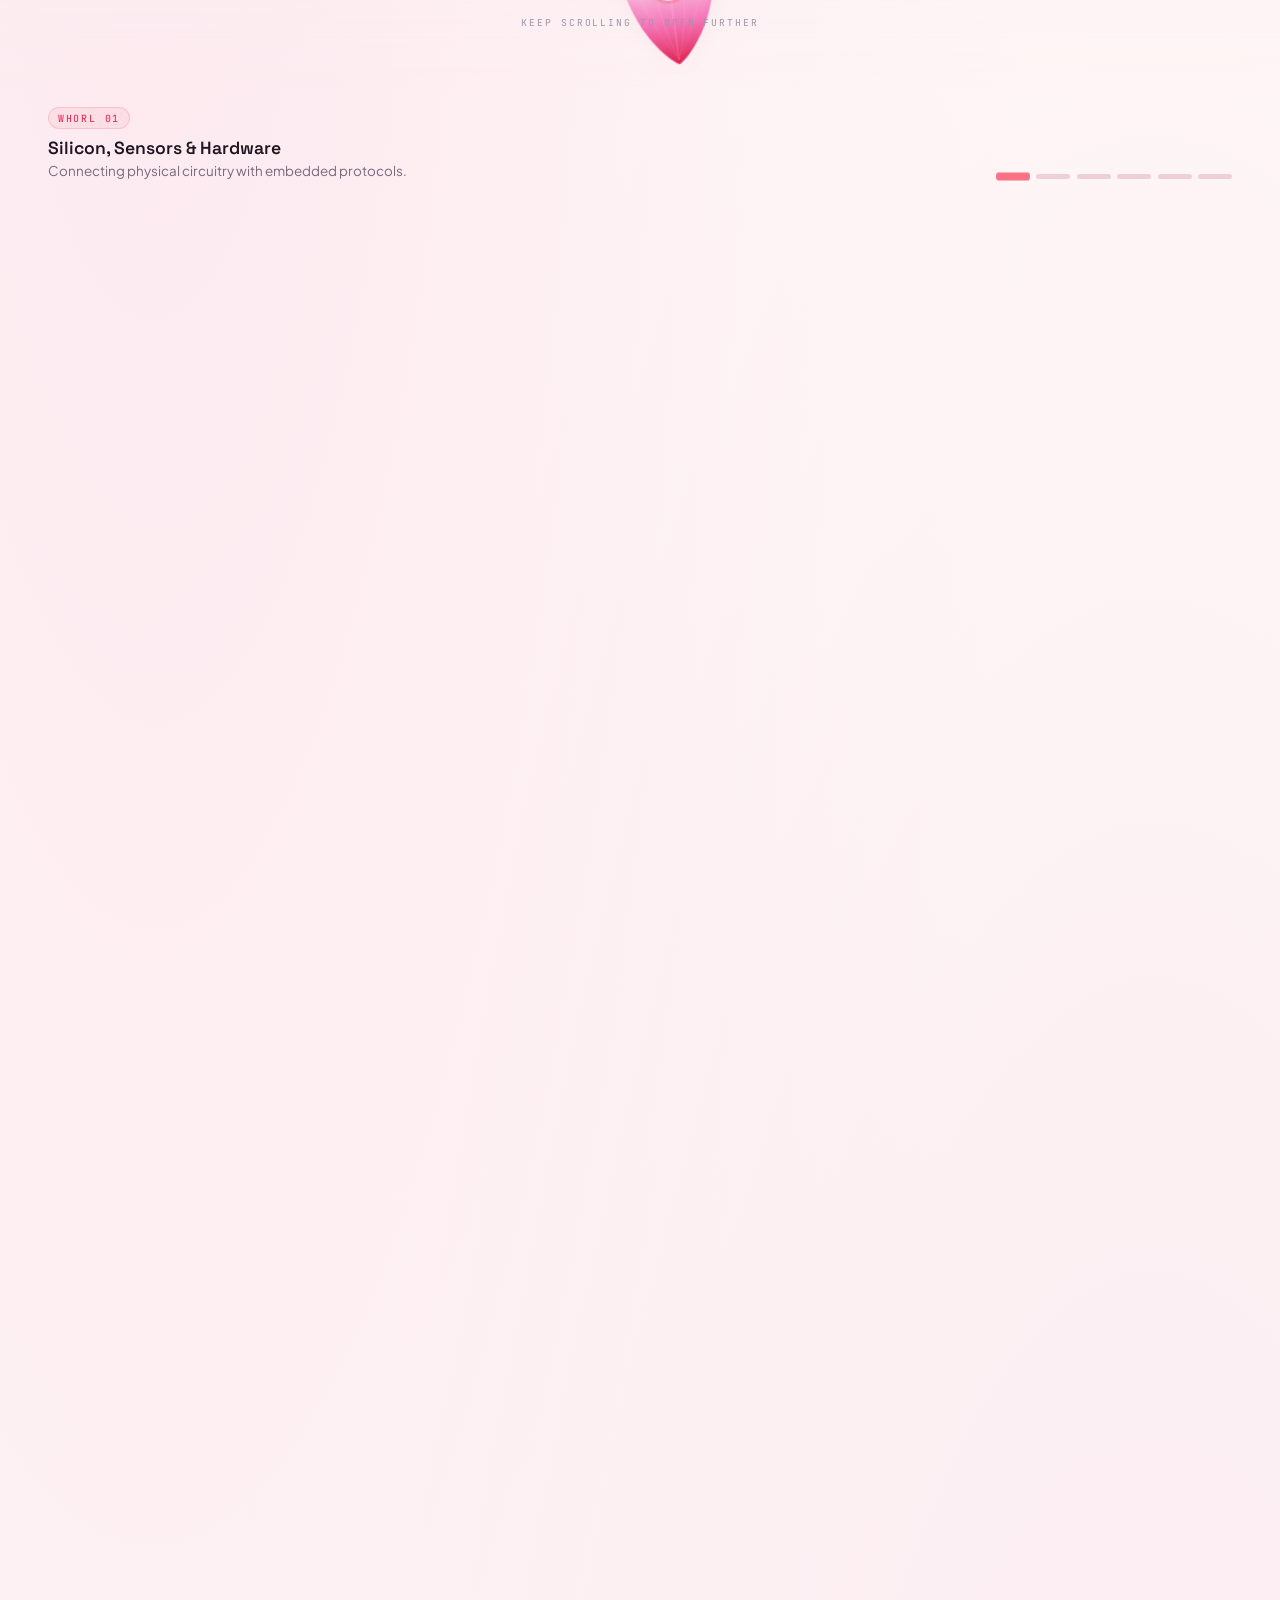
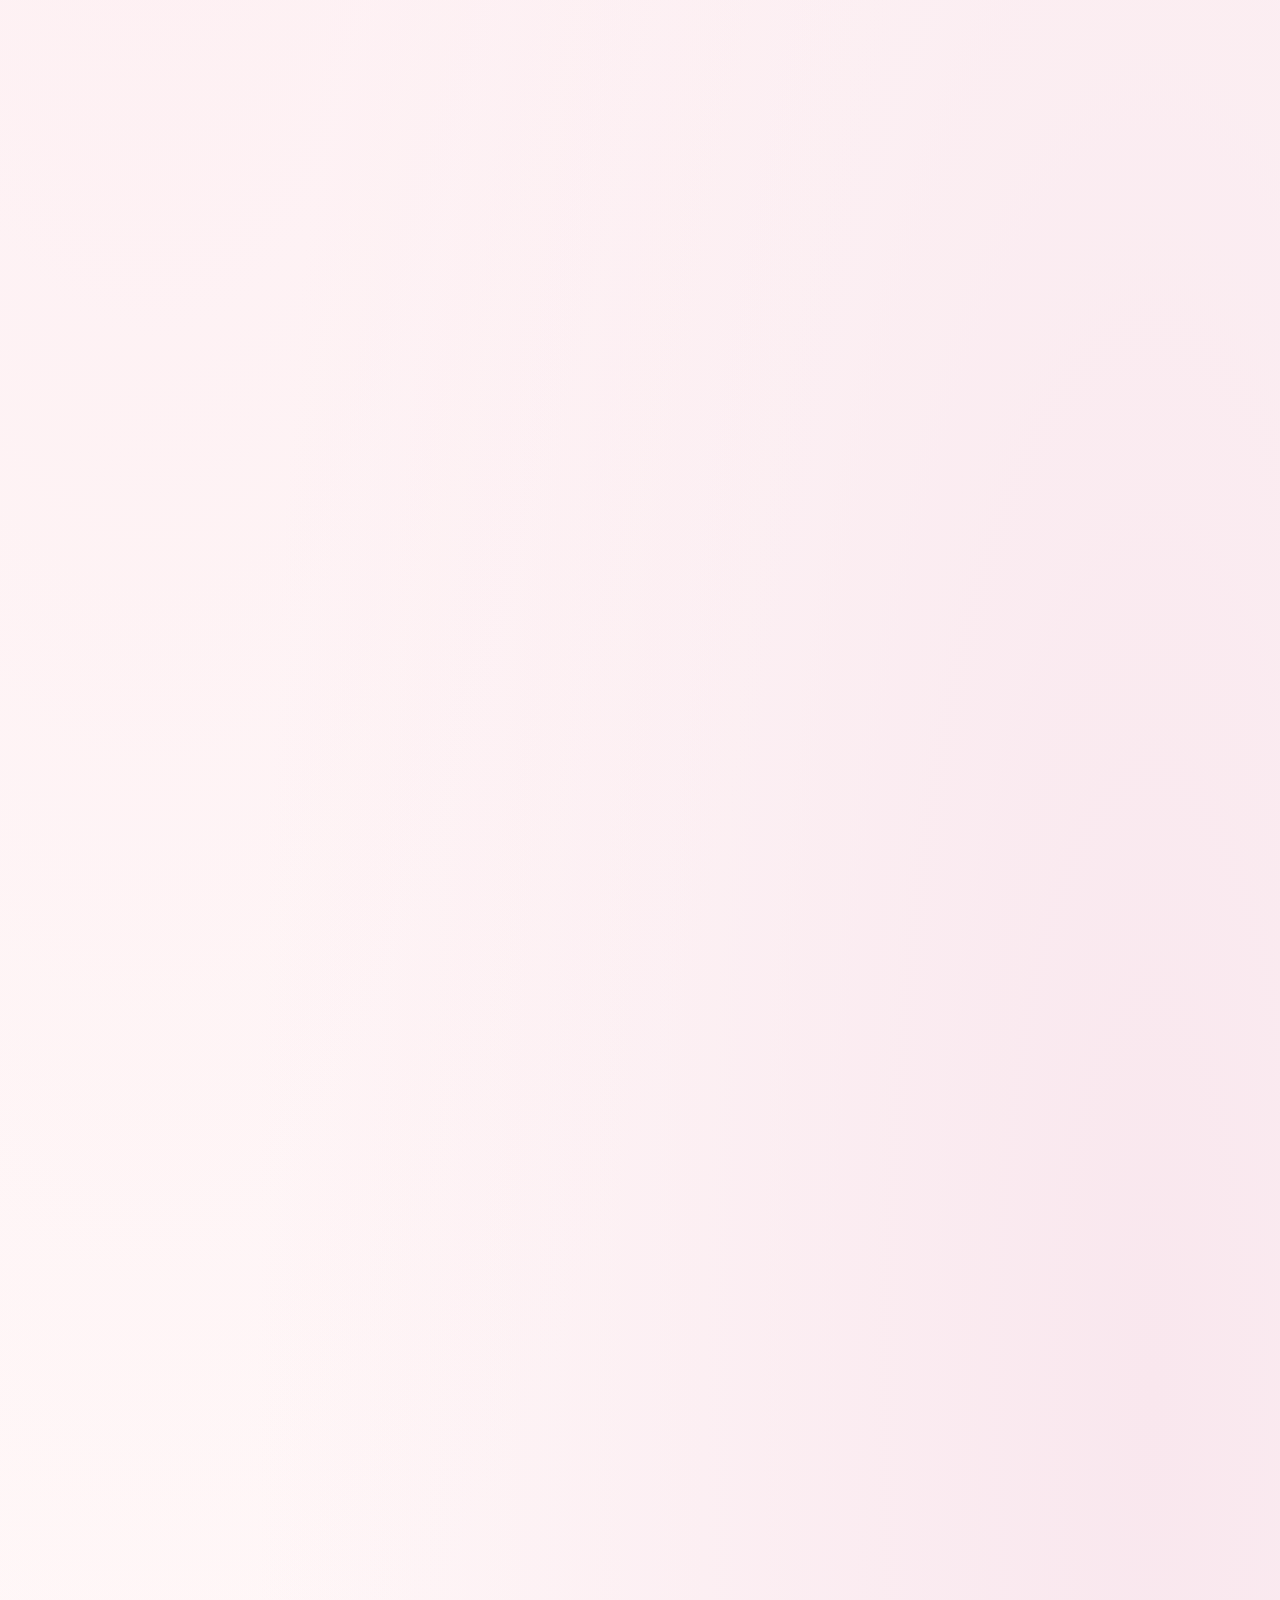
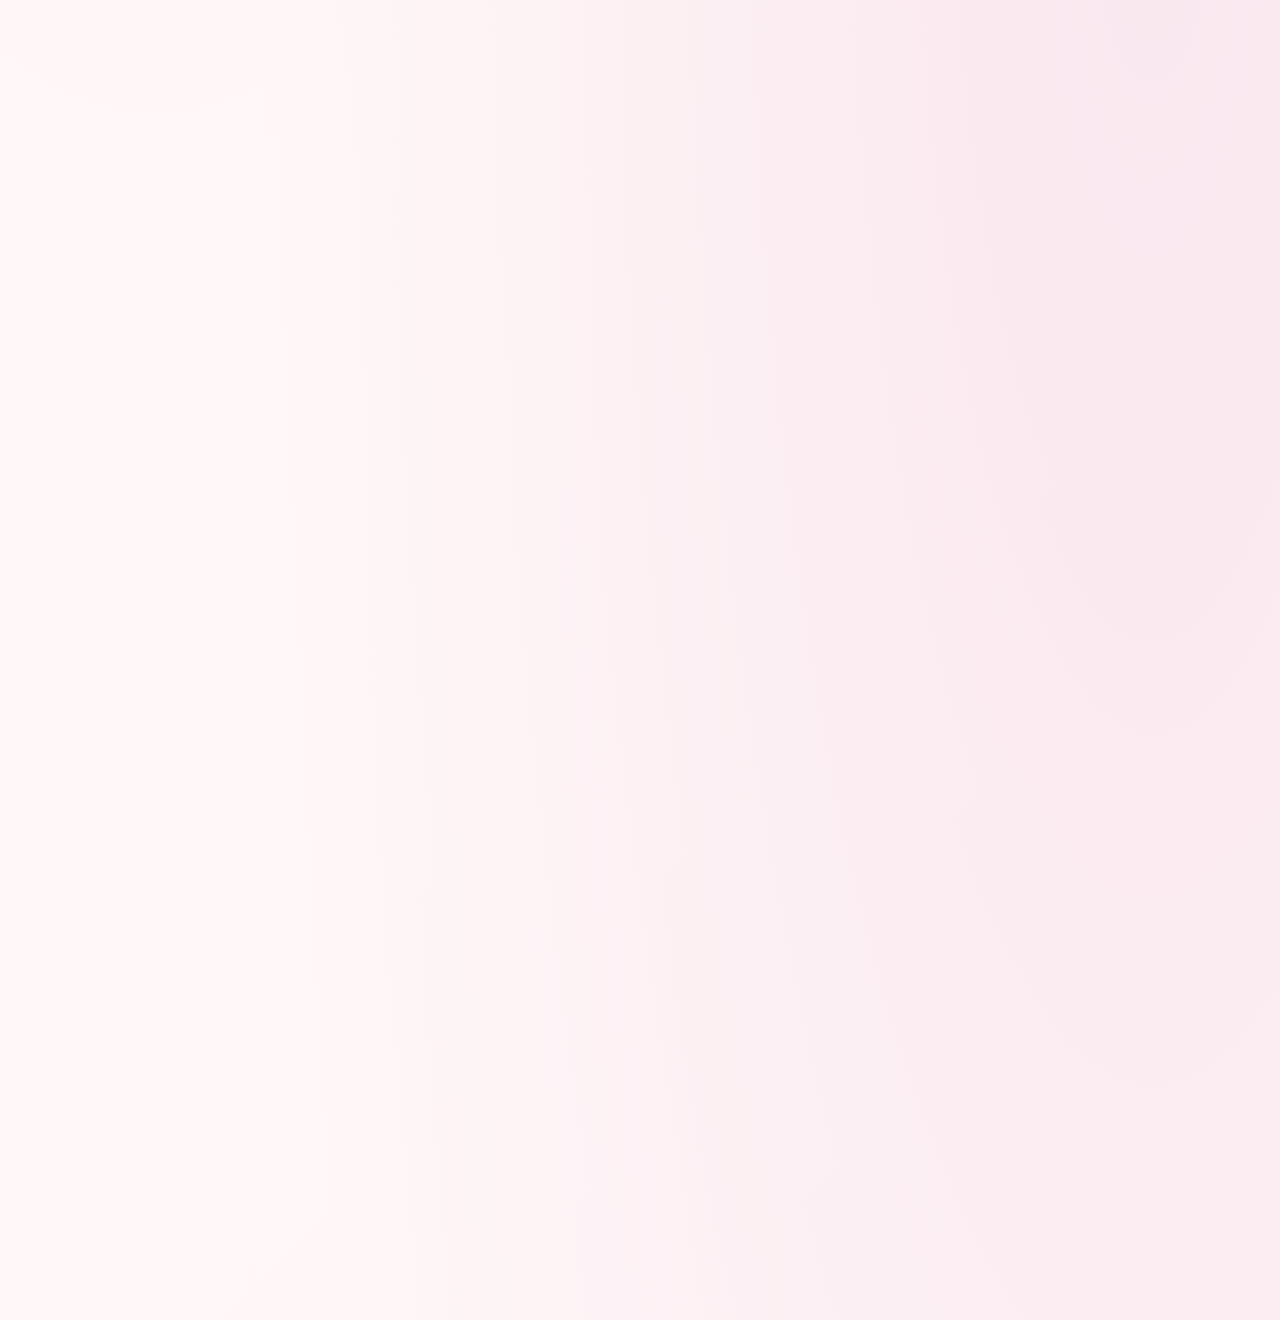
==== commit 4da6a726: "fix(atelier): reduce stiff-to-breathing delay and speed up idle ramp-in - Cut idle detection dead de" ====
--- a/prototypes/lotus-atelier.html
+++ b/prototypes/lotus-atelier.html
@@ -1079,9 +1079,9 @@
 
     bloomRange.value = bloom.toFixed(3);
 
-    // idle ramps in over ~1.5s after the last input, and out fast when it resumes
-    var wantIdle = (idleEnabled && !reduced && now - lastInput > 700) ? 1 : 0;
-    idle += (wantIdle - idle) * damp(wantIdle ? 0.018 : 0.12, dt);
+    // idle ramps in quickly and smoothly after the last input (100ms delay, ~0.4s settle)
+    var wantIdle = (idleEnabled && !reduced && now - lastInput > 100) ? 1 : 0;
+    idle += (wantIdle - idle) * damp(wantIdle ? 0.08 : 0.12, dt);
 
     // idle breathing nudges the bloom itself, so the petals keep living
     var b = clamp(bloom + Math.sin(t * 0.55) * 0.014 * idle, 0, 1);
